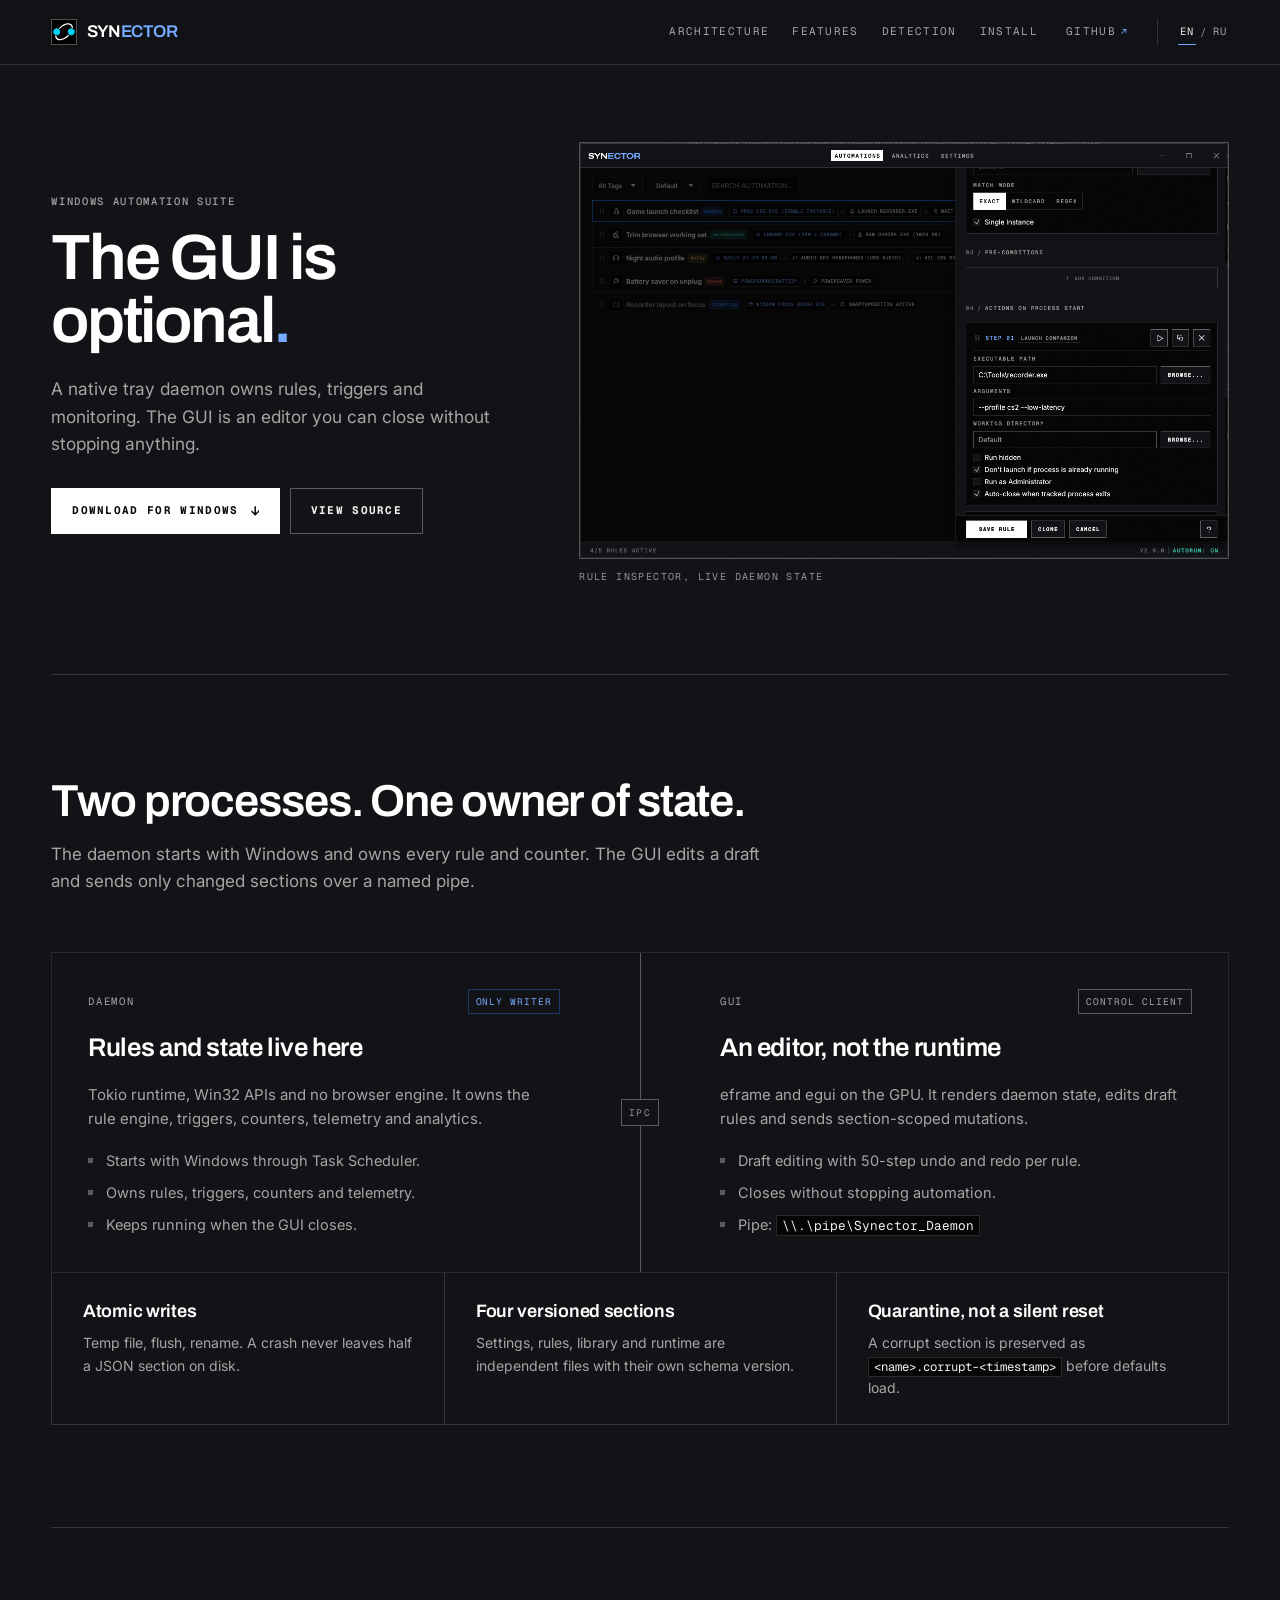
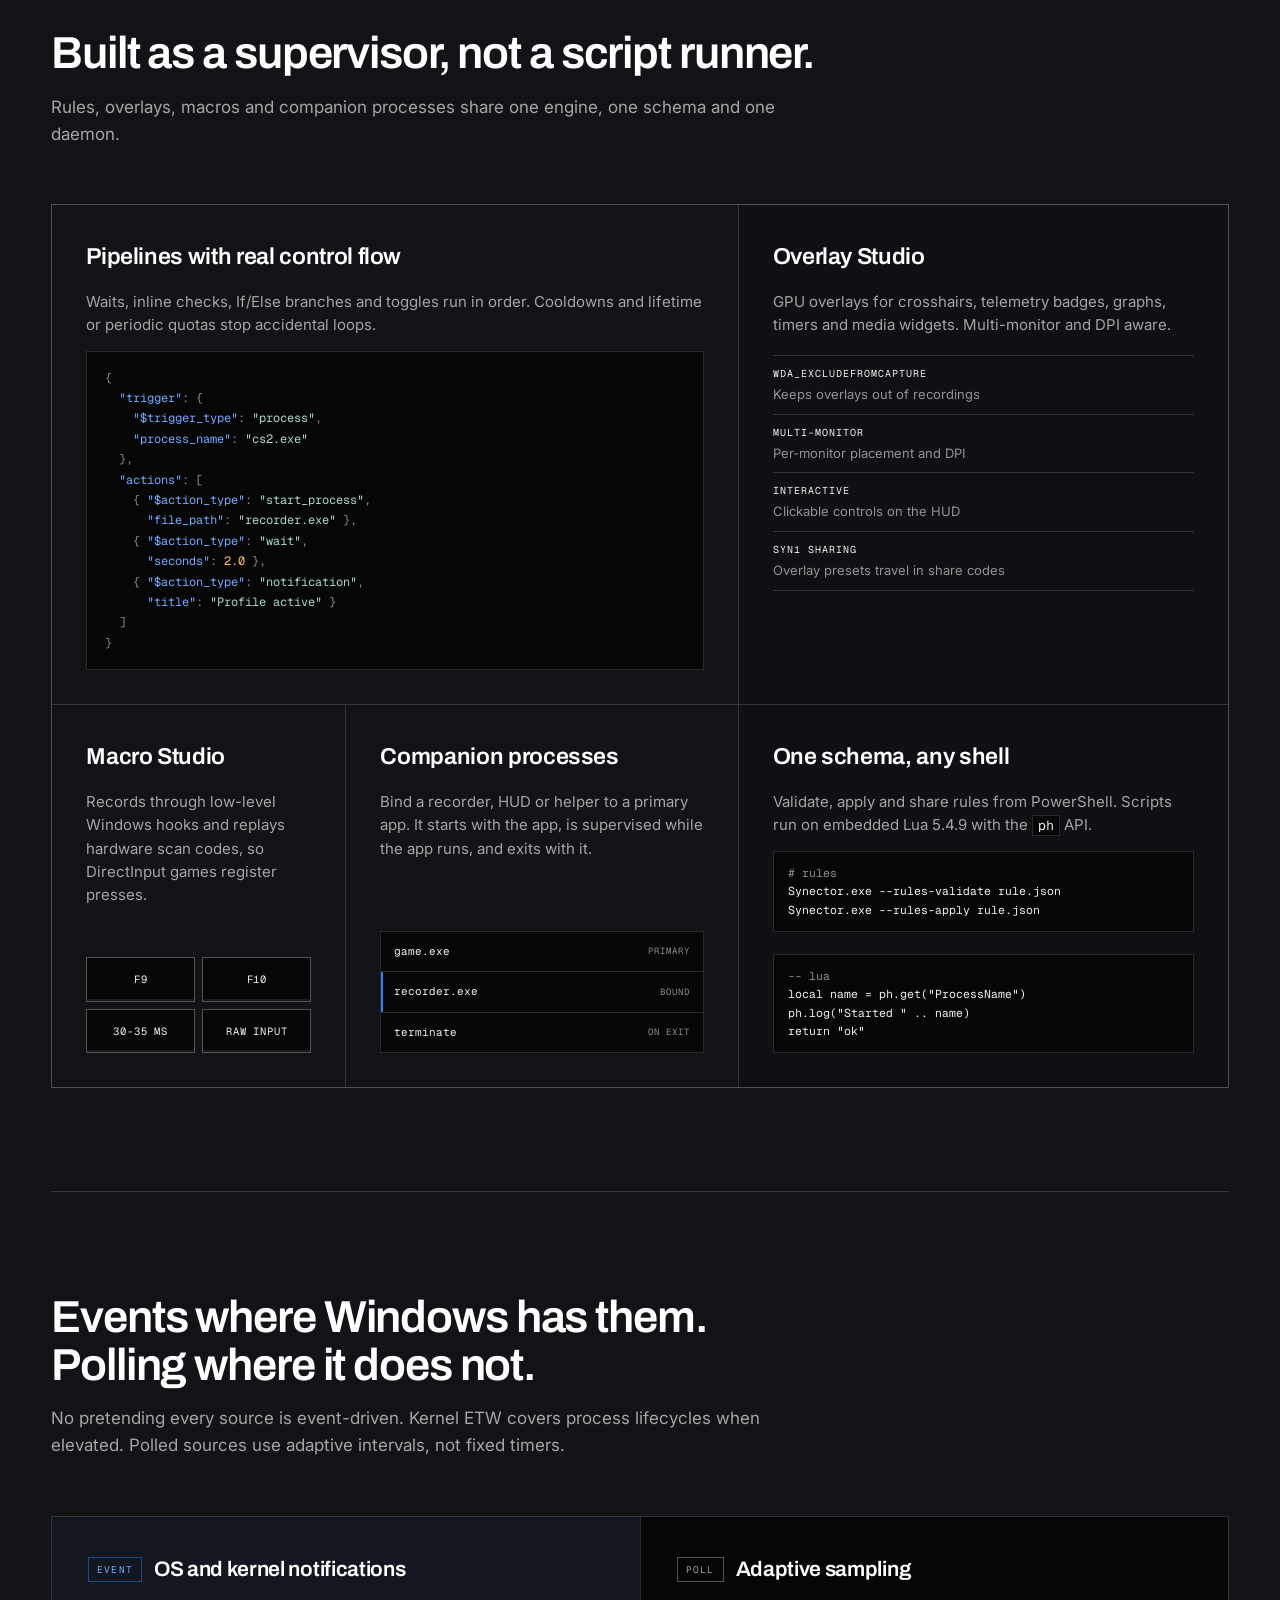
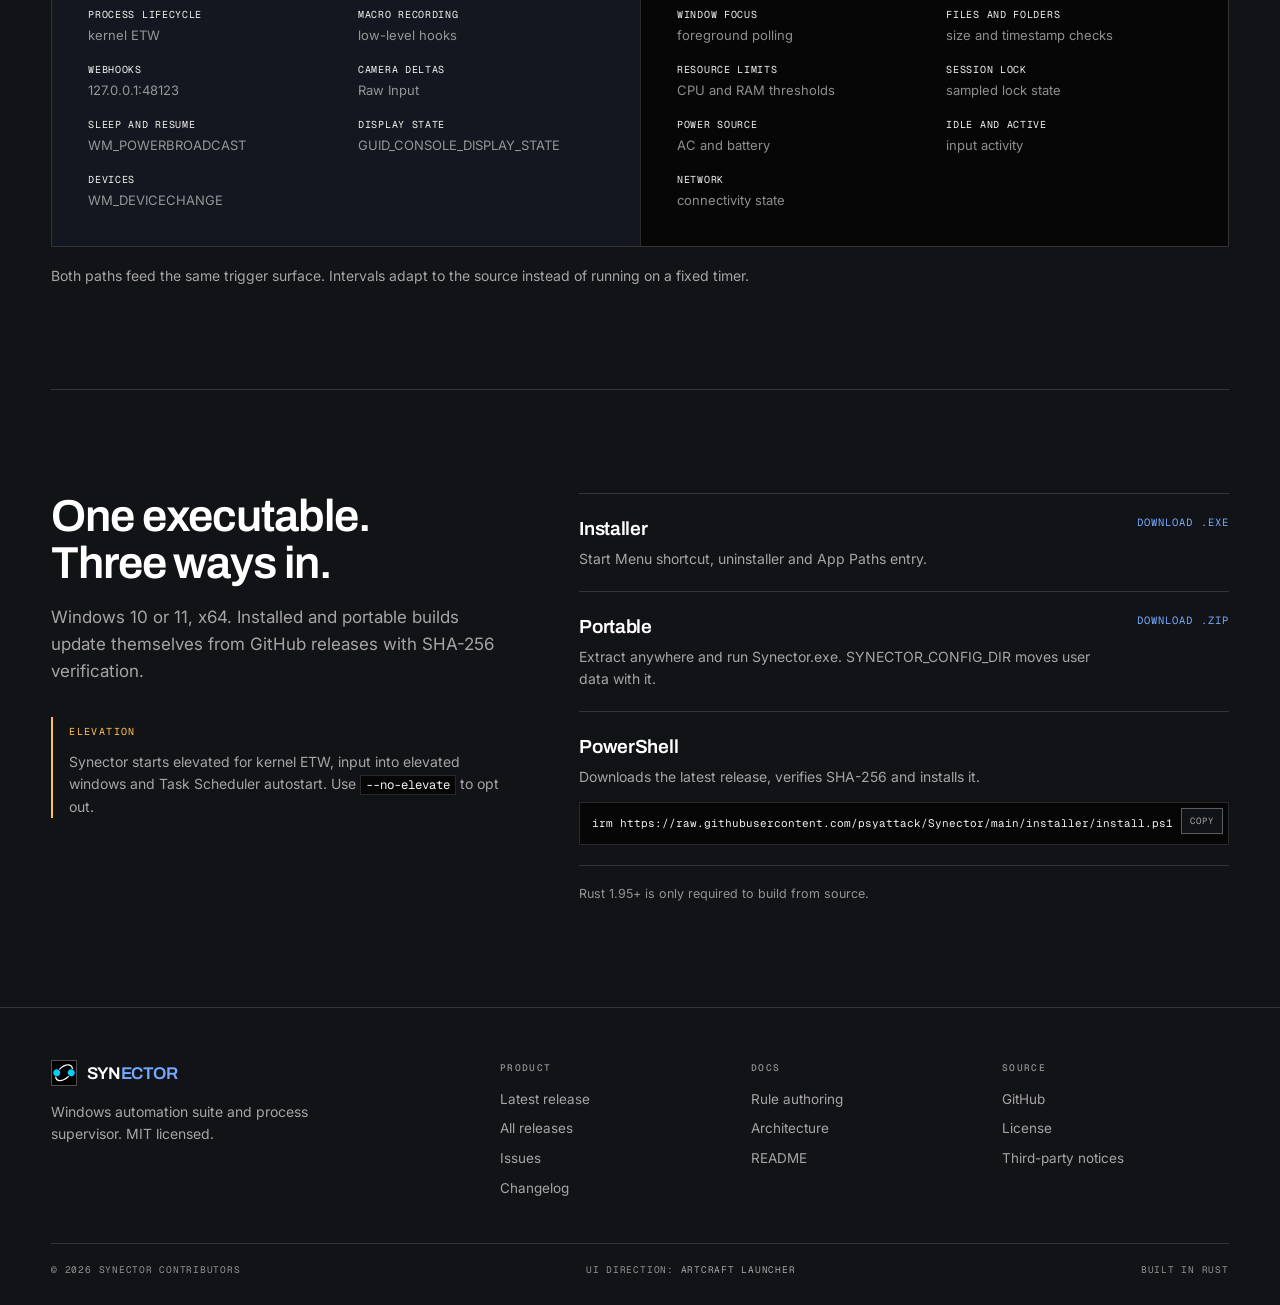
==== index.html @ 6e5cfa46 "feat(pages): add static Synector landing page Serve the bilingual one-page site from gh-pages: hero " ====
<!doctype html>
<html lang="en" data-lang="en">
<head>
  <meta charset="utf-8">
  <meta name="viewport" content="width=device-width, initial-scale=1">
  <title>Synector - Windows automation suite and process supervisor</title>
  <meta name="description" content="A native Windows automation suite written in pure Rust. A tray daemon owns rules, triggers and monitoring; the GUI is an optional editor. No telemetry.">
  <meta name="theme-color" content="#121316">
  <link rel="canonical" href="https://psyattack.github.io/Synector/">

  <meta property="og:type" content="website">
  <meta property="og:site_name" content="Synector">
  <meta property="og:title" content="Synector - the GUI is optional">
  <meta property="og:description" content="A native Windows automation suite in pure Rust. The tray daemon owns rules, triggers and monitoring. The window is only an editor.">
  <meta property="og:url" content="https://psyattack.github.io/Synector/">
  <meta property="og:image" content="https://psyattack.github.io/Synector/assets/og.png">
  <meta property="og:image:width" content="1200">
  <meta property="og:image:height" content="630">
  <meta name="twitter:card" content="summary_large_image">
  <meta name="twitter:title" content="Synector - the GUI is optional">
  <meta name="twitter:description" content="A native Windows automation suite in pure Rust. Rules keep running when the window closes.">
  <meta name="twitter:image" content="https://psyattack.github.io/Synector/assets/og.png">

  <link rel="icon" type="image/png" href="assets/icon-256.png">
  <link rel="apple-touch-icon" href="assets/icon-256.png">
  <link rel="preload" href="fonts/Archivo-Variable.woff2" as="font" type="font/woff2" crossorigin>
  <link rel="preload" href="fonts/Inter-Variable.woff2" as="font" type="font/woff2" crossorigin>
  <link rel="stylesheet" href="styles.css">
  <script>
    (function () {
      try {
        var query = new URLSearchParams(location.search).get('lang');
        var stored = localStorage.getItem('synector-lang');
        var auto = (navigator.language || 'en').toLowerCase().indexOf('ru') === 0 ? 'ru' : 'en';
        var lang = query === 'ru' || query === 'en' ? query : (stored === 'ru' || stored === 'en' ? stored : auto);
        document.documentElement.dataset.lang = lang;
        document.documentElement.lang = lang;
      } catch (e) {}
    })();
  </script>
</head>
<body>
  <a class="skip-link" href="#main"><span class="en">Skip to content</span><span class="ru" lang="ru">Перейти к содержимому</span></a>

  <header class="site-header">
    <div class="shell header-inner">
      <a class="brand" href="#top" aria-label="Synector">
        <img src="assets/logo.svg" width="26" height="26" alt="">
        <span class="wordmark">SYN<span>ECTOR</span></span>
      </a>
      <nav class="nav" aria-label="Primary">
        <div class="nav-links">
          <a href="#architecture"><span class="en">Architecture</span><span class="ru" lang="ru">Архитектура</span></a>
          <a href="#features"><span class="en">Features</span><span class="ru" lang="ru">Возможности</span></a>
          <a href="#detection"><span class="en">Detection</span><span class="ru" lang="ru">Триггеры</span></a>
          <a href="#install"><span class="en">Install</span><span class="ru" lang="ru">Установка</span></a>
        </div>
        <a class="nav-ext" href="https://github.com/psyattack/Synector">GitHub<span class="ext-mark" aria-hidden="true">↗</span></a>
        <div class="lang" role="group" aria-label="Language">
          <button type="button" data-set-lang="en" aria-label="English" aria-pressed="true">EN</button>
          <span aria-hidden="true">/</span>
          <button type="button" data-set-lang="ru" aria-label="Русский" aria-pressed="false">RU</button>
        </div>
      </nav>
    </div>
  </header>

  <main id="main">
    <section class="hero shell" id="top">
      <div class="hero-copy">
        <p class="eyebrow"><span class="en">Windows automation suite</span><span class="ru" lang="ru">Набор автоматизации для Windows</span></p>
        <h1><span class="en">The GUI is optional<span class="accent">.</span></span><span class="ru" lang="ru">Интерфейс не обязателен<span class="accent">.</span></span></h1>
        <p class="lede">
          <span class="en">A native tray daemon owns rules, triggers and monitoring. The GUI is an editor you can close without stopping anything.</span>
          <span class="ru" lang="ru">Фоновый демон в трее ведёт правила, триггеры и мониторинг. Окно служит только редактором: закрывайте его, автоматизация продолжится.</span>
        </p>
        <div class="cta-row">
          <a class="btn btn-primary" href="https://github.com/psyattack/Synector/releases/latest">
            <span class="en">Download for Windows</span><span class="ru" lang="ru">Скачать для Windows</span>
            <span class="btn-glyph" aria-hidden="true">↓</span>
          </a>
          <a class="btn btn-ghost" href="https://github.com/psyattack/Synector">
            <span class="en">View source</span><span class="ru" lang="ru">Исходный код</span>
          </a>
        </div>
      </div>
      <figure class="hero-shot">
        <img src="assets/inspector.png" width="1280" height="820"
             alt="Synector rule inspector showing a process trigger and a companion process step"
             data-alt-en="Synector rule inspector showing a process trigger and a companion process step"
             data-alt-ru="Инспектор правила Synector с триггером процесса и шагом запуска спутника">
        <figcaption>
          <span class="en">Rule inspector, live daemon state</span>
          <span class="ru" lang="ru">Инспектор правила и состояние демона</span>
        </figcaption>
      </figure>
    </section>

    <section class="section shell" id="architecture">
      <div class="section-head">
        <h2><span class="en">Two processes. One owner of state.</span><span class="ru" lang="ru">Два процесса. Один владелец состояния.</span></h2>
        <p class="section-lede">
          <span class="en">The daemon starts with Windows and owns every rule and counter. The GUI edits a draft and sends only changed sections over a named pipe.</span>
          <span class="ru" lang="ru">Демон стартует вместе с Windows и владеет правилами и счётчиками. Интерфейс редактирует черновик и отправляет по именованному каналу только изменённые секции.</span>
        </p>
      </div>

      <div class="architecture">
        <article class="arch-card">
          <div class="arch-head">
            <span class="mono label"><span class="en">Daemon</span><span class="ru" lang="ru">Демон</span></span>
            <span class="arch-state"><span class="en">Only writer</span><span class="ru" lang="ru">Пишет только он</span></span>
          </div>
          <h3><span class="en">Rules and state live here</span><span class="ru" lang="ru">Здесь живут правила и состояние</span></h3>
          <p>
            <span class="en">Tokio runtime, Win32 APIs and no browser engine. It owns the rule engine, triggers, counters, telemetry and analytics.</span>
            <span class="ru" lang="ru">Среда Tokio, Win32 API и никакого браузерного движка. Здесь работают движок правил, триггеры, счётчики, телеметрия и аналитика.</span>
          </p>
          <ul class="facts">
            <li><span class="en">Starts with Windows through Task Scheduler.</span><span class="ru" lang="ru">Стартует с Windows через Планировщик заданий.</span></li>
            <li><span class="en">Owns rules, triggers, counters and telemetry.</span><span class="ru" lang="ru">Владеет правилами, триггерами, счётчиками и телеметрией.</span></li>
            <li><span class="en">Keeps running when the GUI closes.</span><span class="ru" lang="ru">Продолжает работу после закрытия окна.</span></li>
          </ul>
        </article>

        <div class="arch-link" aria-hidden="true">
          <span class="pipe-label">IPC</span>
        </div>

        <article class="arch-card arch-gui">
          <div class="arch-head">
            <span class="mono label"><span class="en">GUI</span><span class="ru" lang="ru">Интерфейс</span></span>
            <span class="arch-state neutral"><span class="en">Control client</span><span class="ru" lang="ru">Клиент управления</span></span>
          </div>
          <h3><span class="en">An editor, not the runtime</span><span class="ru" lang="ru">Редактор, а не среда выполнения</span></h3>
          <p>
            <span class="en">eframe and egui on the GPU. It renders daemon state, edits draft rules and sends section-scoped mutations.</span>
            <span class="ru" lang="ru">eframe и egui на GPU. Он показывает состояние демона, редактирует черновики правил и отправляет изменения по секциям.</span>
          </p>
          <ul class="facts">
            <li><span class="en">Draft editing with 50-step undo and redo per rule.</span><span class="ru" lang="ru">Черновики с 50 шагами отмены и повтора для каждого правила.</span></li>
            <li><span class="en">Closes without stopping automation.</span><span class="ru" lang="ru">Закрывается, не останавливая автоматизацию.</span></li>
            <li><span class="en">Pipe: <code class="inline">\\.\pipe\Synector_Daemon</code></span><span class="ru" lang="ru">Канал: <code class="inline">\\.\pipe\Synector_Daemon</code></span></li>
          </ul>
        </article>
      </div>

      <div class="reliability">
        <article>
          <h3><span class="en">Atomic writes</span><span class="ru" lang="ru">Атомарная запись</span></h3>
          <p><span class="en">Temp file, flush, rename. A crash never leaves half a JSON section on disk.</span><span class="ru" lang="ru">Временный файл, сброс на диск, переименование. Сбой не оставит половину JSON на диске.</span></p>
        </article>
        <article>
          <h3><span class="en">Four versioned sections</span><span class="ru" lang="ru">Четыре версионированные секции</span></h3>
          <p><span class="en">Settings, rules, library and runtime are independent files with their own schema version.</span><span class="ru" lang="ru">Настройки, правила, библиотека и runtime это независимые файлы со своей версией схемы.</span></p>
        </article>
        <article>
          <h3><span class="en">Quarantine, not a silent reset</span><span class="ru" lang="ru">Карантин вместо тихого сброса</span></h3>
          <p><span class="en">A corrupt section is preserved as <code class="inline">&lt;name&gt;.corrupt-&lt;timestamp&gt;</code> before defaults load.</span><span class="ru" lang="ru">Повреждённая секция сохраняется как <code class="inline">&lt;name&gt;.corrupt-&lt;timestamp&gt;</code> до загрузки значений по умолчанию.</span></p>
        </article>
      </div>
    </section>

    <section class="section shell" id="features">
      <div class="section-head">
        <h2><span class="en">Built as a supervisor, <span class="nowrap">not a script runner.</span></span><span class="ru" lang="ru">Создан как супервизор, <span class="nowrap">а не запуск скриптов.</span></span></h2>
        <p class="section-lede">
          <span class="en">Rules, overlays, macros and companion processes share one engine, one schema and one daemon.</span>
          <span class="ru" lang="ru">Правила, оверлеи, макросы и процессы-спутники работают на одном движке, одной схеме и одном демоне.</span>
        </p>
      </div>

      <div class="bento">
        <article class="cell cell-7">
          <h3><span class="en">Pipelines with real control flow</span><span class="ru" lang="ru">Пайплайны с настоящей логикой</span></h3>
          <p>
            <span class="en">Waits, inline checks, If/Else branches and toggles run in order. Cooldowns and lifetime or periodic quotas stop accidental loops.</span>
            <span class="ru" lang="ru">Ожидания, проверки, ветвления If/Else и переключатели выполняются по порядку. Кулдауны и лимиты запусков останавливают случайные циклы.</span>
          </p>
<pre class="code"><code><span class="tok-p">{</span>
  <span class="tok-k">"trigger"</span><span class="tok-p">:</span> <span class="tok-p">{</span>
    <span class="tok-k">"$trigger_type"</span><span class="tok-p">:</span> <span class="tok-s">"process"</span><span class="tok-p">,</span>
    <span class="tok-k">"process_name"</span><span class="tok-p">:</span> <span class="tok-s">"cs2.exe"</span>
  <span class="tok-p">},</span>
  <span class="tok-k">"actions"</span><span class="tok-p">:</span> <span class="tok-p">[</span>
    <span class="tok-p">{</span> <span class="tok-k">"$action_type"</span><span class="tok-p">:</span> <span class="tok-s">"start_process"</span><span class="tok-p">,</span>
      <span class="tok-k">"file_path"</span><span class="tok-p">:</span> <span class="tok-s">"recorder.exe"</span> <span class="tok-p">},</span>
    <span class="tok-p">{</span> <span class="tok-k">"$action_type"</span><span class="tok-p">:</span> <span class="tok-s">"wait"</span><span class="tok-p">,</span>
      <span class="tok-k">"seconds"</span><span class="tok-p">:</span> <span class="tok-n">2.0</span> <span class="tok-p">},</span>
    <span class="tok-p">{</span> <span class="tok-k">"$action_type"</span><span class="tok-p">:</span> <span class="tok-s">"notification"</span><span class="tok-p">,</span>
      <span class="tok-k">"title"</span><span class="tok-p">:</span> <span class="tok-s">"Profile active"</span> <span class="tok-p">}</span>
  <span class="tok-p">]</span>
<span class="tok-p">}</span></code></pre>
        </article>

        <article class="cell cell-5 cell-tinted">
          <h3>Overlay Studio</h3>
          <p>
            <span class="en">GPU overlays for crosshairs, telemetry badges, graphs, timers and media widgets. Multi-monitor and DPI aware.</span>
            <span class="ru" lang="ru">GPU-оверлеи для прицелов, телеметрии, графиков, таймеров и медиавиджетов. Поддержка нескольких мониторов и DPI.</span>
          </p>
          <dl class="mini-spec">
            <div>
              <dt>WDA_EXCLUDEFROMCAPTURE</dt>
              <dd><span class="en">Keeps overlays out of recordings</span><span class="ru" lang="ru">Не попадает на запись экрана</span></dd>
            </div>
            <div>
              <dt>MULTI-MONITOR</dt>
              <dd><span class="en">Per-monitor placement and DPI</span><span class="ru" lang="ru">Размещение на каждом мониторе с учётом DPI</span></dd>
            </div>
            <div>
              <dt>INTERACTIVE</dt>
              <dd><span class="en">Clickable controls on the HUD</span><span class="ru" lang="ru">Кнопки и переключатели на оверлее</span></dd>
            </div>
            <div>
              <dt>SYN1 SHARING</dt>
              <dd><span class="en">Overlay presets travel in share codes</span><span class="ru" lang="ru">Пресеты оверлеев переносятся в кодах SYN1</span></dd>
            </div>
          </dl>
        </article>

        <article class="cell cell-3">
          <h3>Macro Studio</h3>
          <p>
            <span class="en">Records through low-level Windows hooks and replays hardware scan codes, so DirectInput games register presses.</span>
            <span class="ru" lang="ru">Пишет через низкоуровневые хуки Windows и воспроизводит аппаратные скан-коды, поэтому DirectInput-игры видят нажатия.</span>
          </p>
          <div class="keys">
            <span>F9</span>
            <span>F10</span>
            <span>30-35 MS</span>
            <span>RAW INPUT</span>
          </div>
        </article>

        <article class="cell cell-4">
          <h3><span class="en">Companion processes</span><span class="ru" lang="ru">Процессы-спутники</span></h3>
          <p>
            <span class="en">Bind a recorder, HUD or helper to a primary app. It starts with the app, is supervised while the app runs, and exits with it.</span>
            <span class="ru" lang="ru">Привяжите рекордер, HUD или помощника к основной программе. Он запускается вместе с ней, работает под присмотром и завершается вместе с ней.</span>
          </p>
          <div class="chain">
            <div class="chain-node"><code>game.exe</code><small><span class="en">Primary</span><span class="ru" lang="ru">Основной</span></small></div>
            <div class="chain-node"><code>recorder.exe</code><small><span class="en">Bound</span><span class="ru" lang="ru">Связанный</span></small></div>
            <div class="chain-node"><code>terminate</code><small><span class="en">On exit</span><span class="ru" lang="ru">При выходе</span></small></div>
          </div>
        </article>

        <article class="cell cell-5 cell-tinted">
          <h3><span class="en">One schema, any shell</span><span class="ru" lang="ru">Одна схема для любой оболочки</span></h3>
          <p>
            <span class="en">Validate, apply and share rules from PowerShell. Scripts run on embedded Lua 5.4.9 with the <code class="inline">ph</code> API.</span>
            <span class="ru" lang="ru">Проверяйте, применяйте и передавайте правила из PowerShell. Скрипты выполняются во встроенном Lua 5.4.9 с API <code class="inline">ph</code>.</span>
          </p>
<pre class="code code-compact"><code><span class="tok-c"># rules</span>
Synector.exe --rules-validate rule.json
Synector.exe --rules-apply rule.json</code></pre>
<pre class="code code-compact"><code><span class="tok-c">-- lua</span>
local name = ph.get("ProcessName")
ph.log("Started " .. name)
return "ok"</code></pre>
        </article>
      </div>
    </section>

    <section class="section shell" id="detection">
      <div class="section-head">
        <h2><span class="en">Events where Windows has them. Polling where it does not.</span><span class="ru" lang="ru">События там, где Windows их даёт. Опрос там, где их нет.</span></h2>
        <p class="section-lede">
          <span class="en">No pretending every source is event-driven. Kernel ETW covers process lifecycles when elevated. Polled sources use adaptive intervals, not fixed timers.</span>
          <span class="ru" lang="ru">Никаких заявлений, что все источники событийные. При повышенных правах жизненный цикл процессов отслеживается через kernel ETW. Опрашиваемые источники используют адаптивные интервалы, а не фиксированные таймеры.</span>
        </p>
      </div>

      <div class="detect-grid">
        <article class="detect-panel detect-event">
          <header class="detect-head">
            <span class="tag tag-event"><span class="en">Event</span><span class="ru" lang="ru">Событие</span></span>
            <h3><span class="en">OS and kernel notifications</span><span class="ru" lang="ru">Уведомления ОС и ядра</span></h3>
          </header>
          <dl class="detect-list">
            <div><dt><span class="en">Process lifecycle</span><span class="ru" lang="ru">Жизненный цикл процессов</span></dt><dd>kernel ETW</dd></div>
            <div><dt><span class="en">Macro recording</span><span class="ru" lang="ru">Запись макроса</span></dt><dd><span class="en">low-level hooks</span><span class="ru" lang="ru">низкоуровневые хуки</span></dd></div>
            <div><dt><span class="en">Webhooks</span><span class="ru" lang="ru">Вебхуки</span></dt><dd>127.0.0.1:48123</dd></div>
            <div><dt><span class="en">Camera deltas</span><span class="ru" lang="ru">Повороты камеры</span></dt><dd>Raw Input</dd></div>
            <div><dt><span class="en">Sleep and resume</span><span class="ru" lang="ru">Сон и пробуждение</span></dt><dd>WM_POWERBROADCAST</dd></div>
            <div><dt><span class="en">Display state</span><span class="ru" lang="ru">Состояние дисплея</span></dt><dd>GUID_CONSOLE_DISPLAY_STATE</dd></div>
            <div><dt><span class="en">Devices</span><span class="ru" lang="ru">Устройства</span></dt><dd>WM_DEVICECHANGE</dd></div>
          </dl>
        </article>

        <article class="detect-panel detect-poll">
          <header class="detect-head">
            <span class="tag tag-poll"><span class="en">Poll</span><span class="ru" lang="ru">Опрос</span></span>
            <h3><span class="en">Adaptive sampling</span><span class="ru" lang="ru">Адаптивная выборка</span></h3>
          </header>
          <dl class="detect-list">
            <div><dt><span class="en">Window focus</span><span class="ru" lang="ru">Фокус окна</span></dt><dd><span class="en">foreground polling</span><span class="ru" lang="ru">опрос активного окна</span></dd></div>
            <div><dt><span class="en">Files and folders</span><span class="ru" lang="ru">Файлы и папки</span></dt><dd><span class="en">size and timestamp checks</span><span class="ru" lang="ru">проверка размера и времени</span></dd></div>
            <div><dt><span class="en">Resource limits</span><span class="ru" lang="ru">Лимиты ресурсов</span></dt><dd><span class="en">CPU and RAM thresholds</span><span class="ru" lang="ru">пороги CPU и RAM</span></dd></div>
            <div><dt><span class="en">Session lock</span><span class="ru" lang="ru">Блокировка сеанса</span></dt><dd><span class="en">sampled lock state</span><span class="ru" lang="ru">опрос состояния блокировки</span></dd></div>
            <div><dt><span class="en">Power source</span><span class="ru" lang="ru">Питание</span></dt><dd><span class="en">AC and battery</span><span class="ru" lang="ru">сеть и батарея</span></dd></div>
            <div><dt><span class="en">Idle and active</span><span class="ru" lang="ru">Простой и активность</span></dt><dd><span class="en">input activity</span><span class="ru" lang="ru">активность ввода</span></dd></div>
            <div><dt><span class="en">Network</span><span class="ru" lang="ru">Сеть</span></dt><dd><span class="en">connectivity state</span><span class="ru" lang="ru">состояние подключения</span></dd></div>
          </dl>
        </article>
      </div>
      <p class="detect-note">
        <span class="en">Both paths feed the same trigger surface. Intervals adapt to the source instead of running on a fixed timer.</span>
        <span class="ru" lang="ru">Оба пути питают один набор триггеров. Интервалы подстраиваются под источник, а не работают по фиксированному таймеру.</span>
      </p>
    </section>

    <section class="section shell" id="install">
      <div class="install-grid">
        <div class="install-copy">
          <h2><span class="en">One executable. <span class="nowrap">Three ways in.</span></span><span class="ru" lang="ru">Один файл. Три способа установки.</span></h2>
          <p class="section-lede">
            <span class="en">Windows 10 or 11, x64. Installed and portable builds update themselves from GitHub releases with SHA-256 verification.</span>
            <span class="ru" lang="ru">Windows 10 или 11, x64. Установленная и портативная версии обновляются из GitHub Releases с проверкой SHA-256.</span>
          </p>
          <div class="elevation">
            <span class="mono"><span class="en">Elevation</span><span class="ru" lang="ru">Права</span></span>
            <p>
              <span class="en">Synector starts elevated for kernel ETW, input into elevated windows and Task Scheduler autostart. Use <code class="inline">--no-elevate</code> to opt out.</span>
              <span class="ru" lang="ru">Synector запускается с правами администратора для kernel ETW, ввода в повышенные окна и автозапуска через Планировщик заданий. Отключите это флагом <code class="inline">--no-elevate</code>.</span>
            </p>
          </div>
        </div>

        <div class="install-options">
          <article class="install-option">
            <h3><span class="en">Installer</span><span class="ru" lang="ru">Установщик</span></h3>
            <a href="https://github.com/psyattack/Synector/releases/latest">Download .exe</a>
            <p><span class="en">Start Menu shortcut, uninstaller and App Paths entry.</span><span class="ru" lang="ru">Ярлык в меню Пуск, деинсталлятор и запись App Paths.</span></p>
          </article>
          <article class="install-option">
            <h3><span class="en">Portable</span><span class="ru" lang="ru">Портативная версия</span></h3>
            <a href="https://github.com/psyattack/Synector/releases/latest">Download .zip</a>
            <p><span class="en">Extract anywhere and run Synector.exe. SYNECTOR_CONFIG_DIR moves user data with it.</span><span class="ru" lang="ru">Распакуйте в любую папку и запустите Synector.exe. SYNECTOR_CONFIG_DIR переносит данные вместе с программой.</span></p>
          </article>
          <article class="install-option">
            <h3>PowerShell</h3>
            <p><span class="en">Downloads the latest release, verifies SHA-256 and installs it.</span><span class="ru" lang="ru">Скачивает последний релиз, проверяет SHA-256 и устанавливает.</span></p>
            <div class="code-shell">
              <pre class="code code-line"><code>irm https://raw.githubusercontent.com/psyattack/Synector/main/installer/install.ps1 | iex</code></pre>
              <button class="copy-btn" type="button" data-copy="irm https://raw.githubusercontent.com/psyattack/Synector/main/installer/install.ps1 | iex">
                <span class="copy-idle"><span class="en">Copy</span><span class="ru" lang="ru">Копировать</span></span>
                <span class="copy-done" role="status" aria-live="polite"><span class="en">Copied</span><span class="ru" lang="ru">Скопировано</span></span>
              </button>
            </div>
          </article>
          <p class="requirements">
            <span class="en">Rust 1.95+ is only required to build from source.</span>
            <span class="ru" lang="ru">Rust 1.95+ нужен только для сборки из исходников.</span>
          </p>
        </div>
      </div>
    </section>
  </main>

  <footer class="site-footer">
    <div class="shell">
      <div class="footer-main">
        <div class="footer-brand">
          <a class="brand" href="#top" aria-label="Synector">
            <img src="assets/logo.svg" width="26" height="26" alt="">
            <span class="wordmark">SYN<span>ECTOR</span></span>
          </a>
          <p><span class="en">Windows automation suite and process supervisor. MIT licensed.</span><span class="ru" lang="ru">Набор автоматизации и супервизор процессов для Windows. Лицензия MIT.</span></p>
        </div>
        <nav class="footer-cols" aria-label="Footer">
          <div class="footer-col">
            <h4><span class="en">Product</span><span class="ru" lang="ru">Продукт</span></h4>
            <a href="https://github.com/psyattack/Synector/releases/latest"><span class="en">Latest release</span><span class="ru" lang="ru">Последний релиз</span></a>
            <a href="https://github.com/psyattack/Synector/releases"><span class="en">All releases</span><span class="ru" lang="ru">Все релизы</span></a>
            <a href="https://github.com/psyattack/Synector/issues"><span class="en">Issues</span><span class="ru" lang="ru">Ошибки</span></a>
            <a href="https://github.com/psyattack/Synector/blob/main/CHANGELOG.md"><span class="en">Changelog</span><span class="ru" lang="ru">Изменения</span></a>
          </div>
          <div class="footer-col">
            <h4><span class="en">Docs</span><span class="ru" lang="ru">Документация</span></h4>
            <a href="https://github.com/psyattack/Synector/blob/main/docs/RULE_AUTHORING.md"><span class="en">Rule authoring</span><span class="ru" lang="ru">Правила из CLI</span></a>
            <a href="https://github.com/psyattack/Synector/blob/main/docs/ARCHITECTURE.md"><span class="en">Architecture</span><span class="ru" lang="ru">Архитектура</span></a>
            <a href="https://github.com/psyattack/Synector/blob/main/README.md"><span class="en">README</span><span class="ru" lang="ru">README</span></a>
          </div>
          <div class="footer-col">
            <h4><span class="en">Source</span><span class="ru" lang="ru">Код</span></h4>
            <a href="https://github.com/psyattack/Synector">GitHub</a>
            <a href="https://github.com/psyattack/Synector/blob/main/LICENSE"><span class="en">License</span><span class="ru" lang="ru">Лицензия</span></a>
            <a href="https://github.com/psyattack/Synector/blob/main/THIRD-PARTY-NOTICES.md"><span class="en">Third-party notices</span><span class="ru" lang="ru">Сторонние компоненты</span></a>
          </div>
        </nav>
      </div>
      <div class="footer-bottom">
        <span>© 2026 <span class="en">Synector contributors</span><span class="ru" lang="ru">Участники Synector</span></span>
        <span><span class="en">UI direction</span><span class="ru" lang="ru">Идея интерфейса</span>: <a href="https://github.com/storytold/craft-launcher">ArtCraft Launcher</a></span>
        <span><span class="en">Built in Rust</span><span class="ru" lang="ru">Написано на Rust</span></span>
      </div>
    </div>
  </footer>

  <script src="main.js" defer></script>
</body>
</html>
---- styles.css ----
@font-face {
  font-family: "Archivo";
  src: url("fonts/Archivo-Variable.woff2") format("woff2");
  font-weight: 100 900;
  font-style: normal;
  font-display: swap;
}
@font-face {
  font-family: "Inter";
  src: url("fonts/Inter-Variable.woff2") format("woff2");
  font-weight: 100 900;
  font-style: normal;
  font-display: swap;
}
@font-face {
  font-family: "GeistMono";
  src: url("fonts/GeistMono-Variable.woff2") format("woff2");
  font-weight: 100 900;
  font-style: normal;
  font-display: swap;
}

:root {
  --bg: #121316;
  --bg-lift: #15161a;
  --bg-sunken: #060607;
  --ink: #f2f1ee;
  --ink-strong: #ffffff;
  --muted: rgba(242, 241, 238, 0.66);
  --faint: rgba(242, 241, 238, 0.58);
  --line: rgba(242, 241, 238, 0.15);
  --line-strong: rgba(242, 241, 238, 0.32);
  --accent: #2d81ff;
  --accent-ink: #74aaff;
  --good: #3fd6b8;
  --warn: #ffc14d;
  --bad: #ff6259;
  --invert-bg: #ffffff;
  --invert-fg: #0b0b0c;
  --font-display: "Archivo", "Inter", system-ui, sans-serif;
  --font-body: "Inter", system-ui, sans-serif;
  --font-mono: "GeistMono", ui-monospace, "Cascadia Mono", Consolas, monospace;
  --gutter: clamp(20px, 4vw, 56px);
  --max: 1280px;
}

*,
*::before,
*::after {
  box-sizing: border-box;
}

html {
  scroll-behavior: smooth;
  -webkit-text-size-adjust: 100%;
}

html[data-lang="en"] .ru,
html[data-lang="ru"] .en {
  display: none !important;
}

body {
  margin: 0;
  background: var(--bg);
  color: var(--ink);
  font-family: var(--font-body);
  font-size: 16px;
  line-height: 1.6;
  -webkit-font-smoothing: antialiased;
  text-rendering: optimizeLegibility;
}

img {
  display: block;
  max-width: 100%;
}

a {
  color: inherit;
}

button {
  font: inherit;
}

code,
pre {
  font-family: var(--font-mono);
}

::selection {
  background: var(--accent);
  color: #ffffff;
}

:focus-visible {
  outline: 2px solid var(--accent-ink);
  outline-offset: 3px;
}

.shell {
  width: min(var(--max), calc(100% - 2 * var(--gutter)));
  margin-inline: auto;
}

.mono {
  font-family: var(--font-mono);
}

.nowrap {
  white-space: nowrap;
}

.skip-link {
  position: fixed;
  top: -100px;
  left: 16px;
  z-index: 100;
  background: var(--invert-bg);
  color: var(--invert-fg);
  padding: 10px 16px;
  font-family: var(--font-mono);
  font-size: 11px;
  letter-spacing: 0.1em;
  text-transform: uppercase;
  text-decoration: none;
}

.skip-link:focus {
  top: 12px;
}

/* Header */

.site-header {
  position: sticky;
  top: 0;
  z-index: 50;
  background: rgba(18, 19, 22, 0.96);
  border-bottom: 1px solid var(--line);
}

.header-inner {
  height: 64px;
  display: flex;
  align-items: center;
  justify-content: space-between;
  gap: 24px;
}

.brand {
  display: inline-flex;
  align-items: center;
  gap: 10px;
  text-decoration: none;
  flex: 0 0 auto;
}

.brand img {
  width: 26px;
  height: 26px;
  border: 1px solid var(--line-strong);
  background: #000000;
}

.wordmark {
  font-family: var(--font-display);
  font-weight: 620;
  font-size: 17px;
  letter-spacing: -0.03em;
  color: var(--ink-strong);
}

.wordmark span {
  color: var(--accent-ink);
}

.nav {
  display: flex;
  align-items: center;
  gap: clamp(16px, 2.2vw, 30px);
  min-width: 0;
}

.nav-links {
  display: flex;
  align-items: center;
  gap: clamp(14px, 1.8vw, 24px);
}

.nav a {
  position: relative;
  padding: 6px 0;
  font-family: var(--font-mono);
  font-size: 11px;
  letter-spacing: 0.12em;
  text-transform: uppercase;
  color: var(--muted);
  text-decoration: none;
  white-space: nowrap;
}

.nav a:hover {
  color: var(--ink);
}

.nav-links a::after,
.nav-ext::after {
  content: "";
  position: absolute;
  left: 0;
  right: 0;
  bottom: 0;
  height: 1px;
  background: var(--accent-ink);
  transform: scaleX(0);
  transform-origin: left;
  transition: transform 0.18s ease;
}

.nav-links a:hover::after,
.nav-ext:hover::after {
  transform: scaleX(1);
}

.ext-mark {
  margin-left: 5px;
  color: var(--accent-ink);
  font-size: 10px;
}

.lang {
  display: flex;
  align-items: center;
  gap: 4px;
  padding-left: clamp(12px, 1.6vw, 20px);
  border-left: 1px solid var(--line);
  font-family: var(--font-mono);
  font-size: 10.5px;
  letter-spacing: 0.1em;
  color: var(--faint);
}

.lang button {
  background: none;
  border: 0;
  border-bottom: 1px solid transparent;
  color: var(--muted);
  font-family: inherit;
  font-size: inherit;
  letter-spacing: inherit;
  cursor: pointer;
  padding: 4px 2px;
}

.lang button:hover {
  color: var(--ink);
}

.lang button[aria-pressed="true"] {
  color: var(--ink);
  border-bottom-color: var(--accent-ink);
}

/* Hero */

.hero {
  display: grid;
  grid-template-columns: minmax(0, 5fr) minmax(0, 7fr);
  gap: clamp(32px, 5vw, 72px);
  align-items: center;
  padding-block: clamp(44px, 6vw, 80px) clamp(56px, 7vw, 96px);
}

.hero-copy {
  min-width: 0;
}

.eyebrow {
  margin: 0 0 18px;
  font-family: var(--font-mono);
  font-size: 10.5px;
  font-weight: 500;
  letter-spacing: 0.16em;
  text-transform: uppercase;
  color: var(--muted);
}

h1 {
  margin: 0 0 22px;
  font-family: var(--font-display);
  font-weight: 620;
  font-size: clamp(44px, 5vw, 68px);
  line-height: 0.98;
  letter-spacing: -0.035em;
  color: var(--ink-strong);
}

.accent {
  color: var(--accent-ink);
}

.lede {
  max-width: 47ch;
  margin: 0 0 30px;
  font-size: clamp(16px, 1.35vw, 18px);
  line-height: 1.6;
  color: var(--muted);
}

.cta-row {
  display: flex;
  flex-wrap: wrap;
  gap: 10px;
}

.btn {
  display: inline-flex;
  align-items: center;
  justify-content: center;
  gap: 12px;
  height: 46px;
  padding: 0 20px;
  border: 1px solid transparent;
  font-family: var(--font-mono);
  font-size: 11px;
  font-weight: 700;
  letter-spacing: 0.12em;
  text-transform: uppercase;
  text-decoration: none;
  white-space: nowrap;
  transition: background-color 0.16s ease, color 0.16s ease, border-color 0.16s ease, transform 0.1s ease;
}

.btn:active {
  transform: translateY(1px);
}

.btn-primary {
  background: var(--invert-bg);
  color: var(--invert-fg);
}

.btn-primary:hover {
  background: var(--accent);
  border-color: var(--accent);
  color: #ffffff;
}

.btn-ghost {
  border-color: var(--line-strong);
  background: transparent;
  color: var(--ink);
}

.btn-ghost:hover {
  border-color: var(--ink);
  background: rgba(255, 255, 255, 0.04);
}

.btn-glyph {
  font-size: 14px;
  letter-spacing: 0;
}

.hero-shot {
  margin: 0;
  min-width: 0;
}

.hero-shot img {
  width: 100%;
  height: auto;
  border: 1px solid var(--line-strong);
  background: var(--bg-sunken);
}

.hero-shot figcaption {
  display: flex;
  justify-content: space-between;
  gap: 16px;
  margin-top: 10px;
  font-family: var(--font-mono);
  font-size: 10px;
  letter-spacing: 0.14em;
  text-transform: uppercase;
  color: var(--faint);
}

/* Sections */

.section {
  padding-block: clamp(64px, 8vw, 104px);
  border-top: 1px solid var(--line);
}

.section-head {
  max-width: 780px;
  margin-bottom: clamp(32px, 4.5vw, 56px);
}

h2 {
  margin: 0 0 16px;
  font-family: var(--font-display);
  font-weight: 620;
  font-size: clamp(30px, 3.5vw, 46px);
  line-height: 1.06;
  letter-spacing: -0.025em;
  color: var(--ink-strong);
}

.section-lede {
  max-width: 66ch;
  margin: 0;
  font-size: 17px;
  color: var(--muted);
}

h3 {
  font-family: var(--font-display);
  font-weight: 620;
  letter-spacing: -0.015em;
  color: var(--ink-strong);
}

/* Architecture */

.architecture {
  display: grid;
  grid-template-columns: minmax(0, 1fr) 88px minmax(0, 1fr);
  border: 1px solid var(--line);
  background: var(--bg-sunken);
}

.arch-card {
  display: flex;
  flex-direction: column;
  gap: 14px;
  min-width: 0;
  padding: clamp(24px, 3vw, 36px);
  background: var(--bg);
}

.arch-head {
  display: flex;
  align-items: center;
  justify-content: space-between;
  gap: 12px;
}

.mono.label {
  font-size: 10.5px;
  letter-spacing: 0.16em;
  text-transform: uppercase;
  color: var(--muted);
}

.arch-state {
  padding: 4px 7px;
  border: 1px solid rgba(45, 129, 255, 0.35);
  font-family: var(--font-mono);
  font-size: 9.5px;
  letter-spacing: 0.1em;
  text-transform: uppercase;
  color: var(--accent-ink);
  white-space: nowrap;
}

.arch-state.neutral {
  border-color: var(--line-strong);
  color: var(--muted);
}

.arch-card h3 {
  margin: 0;
  font-size: clamp(21px, 2vw, 26px);
}

.arch-card p {
  margin: 0;
  font-size: 15px;
  color: var(--muted);
}

.facts {
  display: grid;
  gap: 9px;
  margin: 4px 0 0;
  padding: 0;
  list-style: none;
}

.facts li {
  display: grid;
  grid-template-columns: 8px 1fr;
  gap: 10px;
  font-size: 14.5px;
  color: var(--muted);
}

.facts li::before {
  content: "";
  width: 5px;
  height: 5px;
  margin-top: 9px;
  background: var(--line-strong);
}

.arch-link {
  position: relative;
  display: flex;
  align-items: center;
  justify-content: center;
  background: var(--bg);
}

.arch-link::before {
  content: "";
  position: absolute;
  top: 0;
  bottom: 0;
  left: 50%;
  width: 1px;
  background: var(--line-strong);
}

.pipe-label {
  position: relative;
  z-index: 1;
  padding: 5px 7px;
  border: 1px solid var(--line-strong);
  background: var(--bg);
  font-family: var(--font-mono);
  font-size: 9.5px;
  letter-spacing: 0.16em;
  color: var(--faint);
}

.inline {
  padding: 1px 5px;
  border: 1px solid var(--line);
  background: var(--bg-sunken);
  font-family: var(--font-mono);
  font-size: 0.88em;
  color: var(--ink);
  white-space: nowrap;
}

.reliability {
  display: grid;
  grid-template-columns: repeat(3, minmax(0, 1fr));
  border: 1px solid var(--line);
  border-top: 0;
}

.reliability article {
  padding: 24px clamp(20px, 2.4vw, 32px);
}

.reliability article + article {
  border-left: 1px solid var(--line);
}

.reliability h3 {
  margin: 0 0 6px;
  font-size: 18px;
}

.reliability p {
  margin: 0;
  font-size: 14px;
  color: var(--muted);
}

/* Bento */

.bento {
  display: grid;
  grid-template-columns: repeat(12, minmax(0, 1fr));
  gap: 1px;
  border: 1px solid var(--line);
  background: var(--line);
}

.cell {
  display: flex;
  flex-direction: column;
  gap: 14px;
  min-width: 0;
  padding: clamp(24px, 2.8vw, 34px);
  background: var(--bg);
}

.cell-7 { grid-column: span 7; }
.cell-5 { grid-column: span 5; }
.cell-4 { grid-column: span 4; }
.cell-3 { grid-column: span 3; }

.cell-tinted {
  background: #0f1013;
}

.cell h3 {
  margin: 0;
  font-size: clamp(20px, 1.8vw, 25px);
}

.cell p {
  margin: 0;
  font-size: 15px;
  line-height: 1.55;
  color: var(--muted);
}

.code {
  margin: 0;
  padding: 16px 18px;
  overflow-x: auto;
  border: 1px solid var(--line);
  background: var(--bg-sunken);
  font-family: var(--font-mono);
  font-size: 12px;
  line-height: 1.7;
  color: var(--ink);
}

.code + .code {
  margin-top: 8px;
}

.code-compact {
  padding: 12px 14px;
  font-size: 11.5px;
  line-height: 1.6;
}

.cell-7 .code,
.cell-5 .code:first-of-type,
.keys,
.chain {
  margin-top: auto;
}

.mini-spec {
  margin-top: 4px;
}

.cell-5 .code + .code {
  margin-top: 8px;
}

.tok-k { color: var(--accent-ink); }
.tok-s { color: #a9d9c8; }
.tok-n { color: var(--warn); }
.tok-b { color: var(--warn); }
.tok-p { color: var(--faint); }
.tok-c { color: var(--faint); }

.mini-spec {
  margin-bottom: 0;
  border-top: 1px solid var(--line);
}

.mini-spec > div {
  padding: 10px 0;
  border-bottom: 1px solid var(--line);
}

.mini-spec dt {
  margin-bottom: 3px;
  font-family: var(--font-mono);
  font-size: 10px;
  letter-spacing: 0.1em;
  text-transform: uppercase;
  color: var(--ink);
}

.mini-spec dd {
  margin: 0;
  font-size: 13px;
  line-height: 1.45;
  color: var(--faint);
}

.keys {
  display: grid;
  grid-template-columns: 1fr 1fr;
  gap: 7px;
}

.keys span {
  padding: 13px 6px;
  border: 1px solid var(--line-strong);
  background: var(--bg-sunken);
  box-shadow: inset 0 -2px 0 rgba(255, 255, 255, 0.08);
  font-family: var(--font-mono);
  font-size: 10.5px;
  letter-spacing: 0.08em;
  text-align: center;
  color: var(--ink);
}

.chain {
  border: 1px solid var(--line);
  background: var(--bg-sunken);
}

.chain-node {
  display: flex;
  align-items: center;
  justify-content: space-between;
  gap: 10px;
  padding: 11px 13px;
}

.chain-node:nth-child(2) {
  box-shadow: inset 2px 0 0 var(--accent);
}

.chain-node + .chain-node {
  border-top: 1px solid var(--line);
}

.chain-node code {
  font-size: 11px;
  color: var(--ink);
}

.chain-node small {
  font-family: var(--font-mono);
  font-size: 9px;
  letter-spacing: 0.1em;
  text-transform: uppercase;
  color: var(--faint);
}

/* Detection */

.detect-grid {
  display: grid;
  grid-template-columns: minmax(0, 1fr) minmax(0, 1fr);
  border: 1px solid var(--line);
}

.detect-panel {
  min-width: 0;
  padding: clamp(24px, 3vw, 36px);
}

.detect-event {
  background: rgba(45, 129, 255, 0.045);
}

.detect-poll {
  background: var(--bg-sunken);
}

.detect-panel + .detect-panel {
  border-left: 1px solid var(--line);
}

.detect-head {
  display: flex;
  align-items: center;
  gap: 12px;
  margin-bottom: 22px;
}

.tag {
  padding: 4px 8px;
  font-family: var(--font-mono);
  font-size: 9.5px;
  letter-spacing: 0.12em;
  text-transform: uppercase;
  white-space: nowrap;
}

.tag-event {
  border: 1px solid rgba(45, 129, 255, 0.45);
  color: var(--accent-ink);
}

.tag-poll {
  border: 1px solid var(--line-strong);
  color: var(--muted);
}

.detect-head h3 {
  margin: 0;
  font-size: 21px;
}

.detect-list {
  display: grid;
  grid-template-columns: 1fr 1fr;
  gap: 18px 24px;
  margin: 0;
}

.detect-list dt {
  margin-bottom: 4px;
  font-family: var(--font-mono);
  font-size: 10px;
  letter-spacing: 0.07em;
  line-height: 1.4;
  text-transform: uppercase;
  color: var(--ink);
}

.detect-list dd {
  margin: 0;
  font-size: 13px;
  line-height: 1.45;
  color: var(--faint);
}

.detect-note {
  margin: 18px 0 0;
  font-size: 14px;
  color: var(--muted);
}

/* Install */

.install-grid {
  display: grid;
  grid-template-columns: minmax(0, 5fr) minmax(0, 7fr);
  gap: clamp(32px, 5vw, 72px);
  align-items: start;
}

.elevation {
  margin-top: 32px;
  padding-left: 16px;
  border-left: 2px solid var(--warn);
}

.elevation .mono {
  font-size: 10px;
  letter-spacing: 0.14em;
  text-transform: uppercase;
  color: var(--warn);
}

.elevation p {
  max-width: 48ch;
  margin: 8px 0 0;
  font-size: 14px;
  color: var(--muted);
}

.install-options {
  border-top: 1px solid var(--line);
}

.install-option {
  display: grid;
  grid-template-columns: minmax(0, 1fr) auto;
  gap: 4px 24px;
  align-items: start;
  padding: 20px 0;
  border-bottom: 1px solid var(--line);
}

.install-option h3 {
  grid-column: 1;
  grid-row: 1;
  margin: 0;
  font-size: 19px;
}

.install-option > a {
  grid-column: 2;
  grid-row: 1;
  padding-bottom: 2px;
  border-bottom: 1px solid transparent;
  font-family: var(--font-mono);
  font-size: 10.5px;
  letter-spacing: 0.1em;
  text-transform: uppercase;
  color: var(--accent-ink);
  text-decoration: none;
  white-space: nowrap;
}

.install-option > a:hover {
  border-color: var(--accent-ink);
}

.install-option p {
  grid-column: 1 / -1;
  max-width: 58ch;
  margin: 0;
  font-size: 14px;
  color: var(--muted);
}

.code-shell {
  position: relative;
  grid-column: 1 / -1;
  min-width: 0;
  margin-top: 10px;
}

.code-shell .code {
  margin: 0;
  padding: 11px 12px;
  padding-right: 96px;
  font-size: 11px;
  white-space: nowrap;
}

.copy-btn {
  position: absolute;
  top: 6px;
  right: 6px;
  height: 26px;
  padding: 0 8px;
  border: 1px solid var(--line-strong);
  background: var(--bg);
  color: var(--muted);
  font-family: var(--font-mono);
  font-size: 9px;
  letter-spacing: 0.1em;
  text-transform: uppercase;
  cursor: pointer;
}

.copy-btn:hover {
  border-color: var(--ink);
  color: var(--ink);
}

.copy-btn.is-copied {
  border-color: var(--good);
  color: var(--good);
}

.copy-done {
  display: none;
}

.copy-btn.is-copied .copy-idle {
  display: none;
}

.copy-btn.is-copied .copy-done {
  display: inline;
}

.requirements {
  margin: 18px 0 0;
  font-size: 12.5px;
  color: var(--faint);
}

/* Footer */

.site-footer {
  border-top: 1px solid var(--line);
  padding-block: 52px 28px;
}

.footer-main {
  display: grid;
  grid-template-columns: minmax(0, 1.1fr) minmax(0, 2fr);
  gap: 48px;
}

.footer-brand .brand {
  margin-bottom: 14px;
}

.footer-brand p {
  max-width: 36ch;
  margin: 0;
  font-size: 14px;
  color: var(--muted);
}

.footer-cols {
  display: grid;
  grid-template-columns: repeat(3, minmax(0, 1fr));
  gap: 24px;
}

.footer-col h4 {
  margin: 0 0 10px;
  font-family: var(--font-mono);
  font-size: 9.5px;
  font-weight: 500;
  letter-spacing: 0.14em;
  text-transform: uppercase;
  color: var(--faint);
}

.footer-col a {
  display: block;
  padding: 4px 0;
  font-size: 13.5px;
  color: var(--muted);
  text-decoration: none;
}

.footer-col a:hover {
  color: var(--ink);
}

.footer-bottom {
  display: flex;
  flex-wrap: wrap;
  justify-content: space-between;
  gap: 12px 24px;
  margin-top: 40px;
  padding-top: 18px;
  border-top: 1px solid var(--line);
  font-family: var(--font-mono);
  font-size: 9.5px;
  letter-spacing: 0.08em;
  text-transform: uppercase;
  color: var(--faint);
}

.footer-bottom a {
  color: var(--muted);
  text-decoration: none;
}

.footer-bottom a:hover {
  color: var(--ink);
}

/* Responsive */

@media (max-width: 1080px) {
  .hero {
    grid-template-columns: 1fr;
    gap: 36px;
    padding-block: 44px 64px;
  }

  .hero-copy {
    max-width: 700px;
  }

  .hero-shot {
    max-width: 860px;
  }

  .architecture {
    grid-template-columns: 1fr;
  }

  .arch-link {
    height: 56px;
  }

  .arch-link::before {
    top: 50%;
    bottom: auto;
    left: 0;
    right: 0;
    width: auto;
    height: 1px;
  }

  .reliability {
    grid-template-columns: 1fr;
  }

  .reliability article + article {
    border-top: 1px solid var(--line);
    border-left: 0;
  }

  .cell-7,
  .cell-5,
  .cell-4,
  .cell-3 {
    grid-column: span 6;
  }

  .bento > :last-child {
    grid-column: span 12;
  }
}

@media (max-width: 900px) {
  .nav-links {
    display: none;
  }

  .detect-grid {
    grid-template-columns: 1fr;
  }

  .detect-panel + .detect-panel {
    border-top: 1px solid var(--line);
    border-left: 0;
  }

  .install-grid {
    grid-template-columns: 1fr;
  }

  .footer-main {
    grid-template-columns: 1fr;
    gap: 32px;
  }
}

@media (max-width: 720px) {
  .cell-7,
  .cell-5,
  .cell-4,
  .cell-3,
  .bento > :last-child {
    grid-column: span 12;
  }

  .detect-list {
    grid-template-columns: 1fr;
    gap: 14px;
  }

  .footer-cols {
    grid-template-columns: 1fr 1fr;
  }

  .header-inner,
  .nav {
    gap: 12px;
  }

  .lang {
    padding-left: 10px;
  }

  .hero-shot figcaption {
    font-size: 9px;
  }

  .section {
    padding-block: 56px;
  }

  .cta-row {
    flex-direction: column;
    align-items: stretch;
  }

  .btn {
    width: 100%;
  }

  .install-option {
    grid-template-columns: 1fr;
  }

  .install-option > a {
    grid-column: 1;
    grid-row: 2;
    justify-self: start;
  }

  .cell .code {
    padding: 12px;
    font-size: 11px;
  }

  .code-shell {
    display: flex;
    flex-direction: column;
    gap: 6px;
  }

  .code-shell .code {
    padding-right: 12px;
    font-size: 10.5px;
  }

  .copy-btn {
    position: static;
    align-self: flex-end;
  }

  .footer-bottom {
    flex-direction: column;
    gap: 8px;
  }
}

@media (max-width: 480px) {
  .nav-ext {
    display: none;
  }

  .eyebrow {
    letter-spacing: 0.12em;
  }

  .bento {
    display: block;
    border: 0;
    background: transparent;
  }

  .cell {
    border: 1px solid var(--line);
  }

  .cell + .cell {
    border-top: 0;
  }

  .footer-cols {
    grid-template-columns: 1fr;
  }

  .arch-head {
    flex-wrap: wrap;
  }
}

@media (prefers-reduced-motion: reduce) {
  html {
    scroll-behavior: auto;
  }

  *,
  *::before,
  *::after {
    transition-duration: 0.01ms !important;
    animation-duration: 0.01ms !important;
    animation-iteration-count: 1 !important;
  }
}
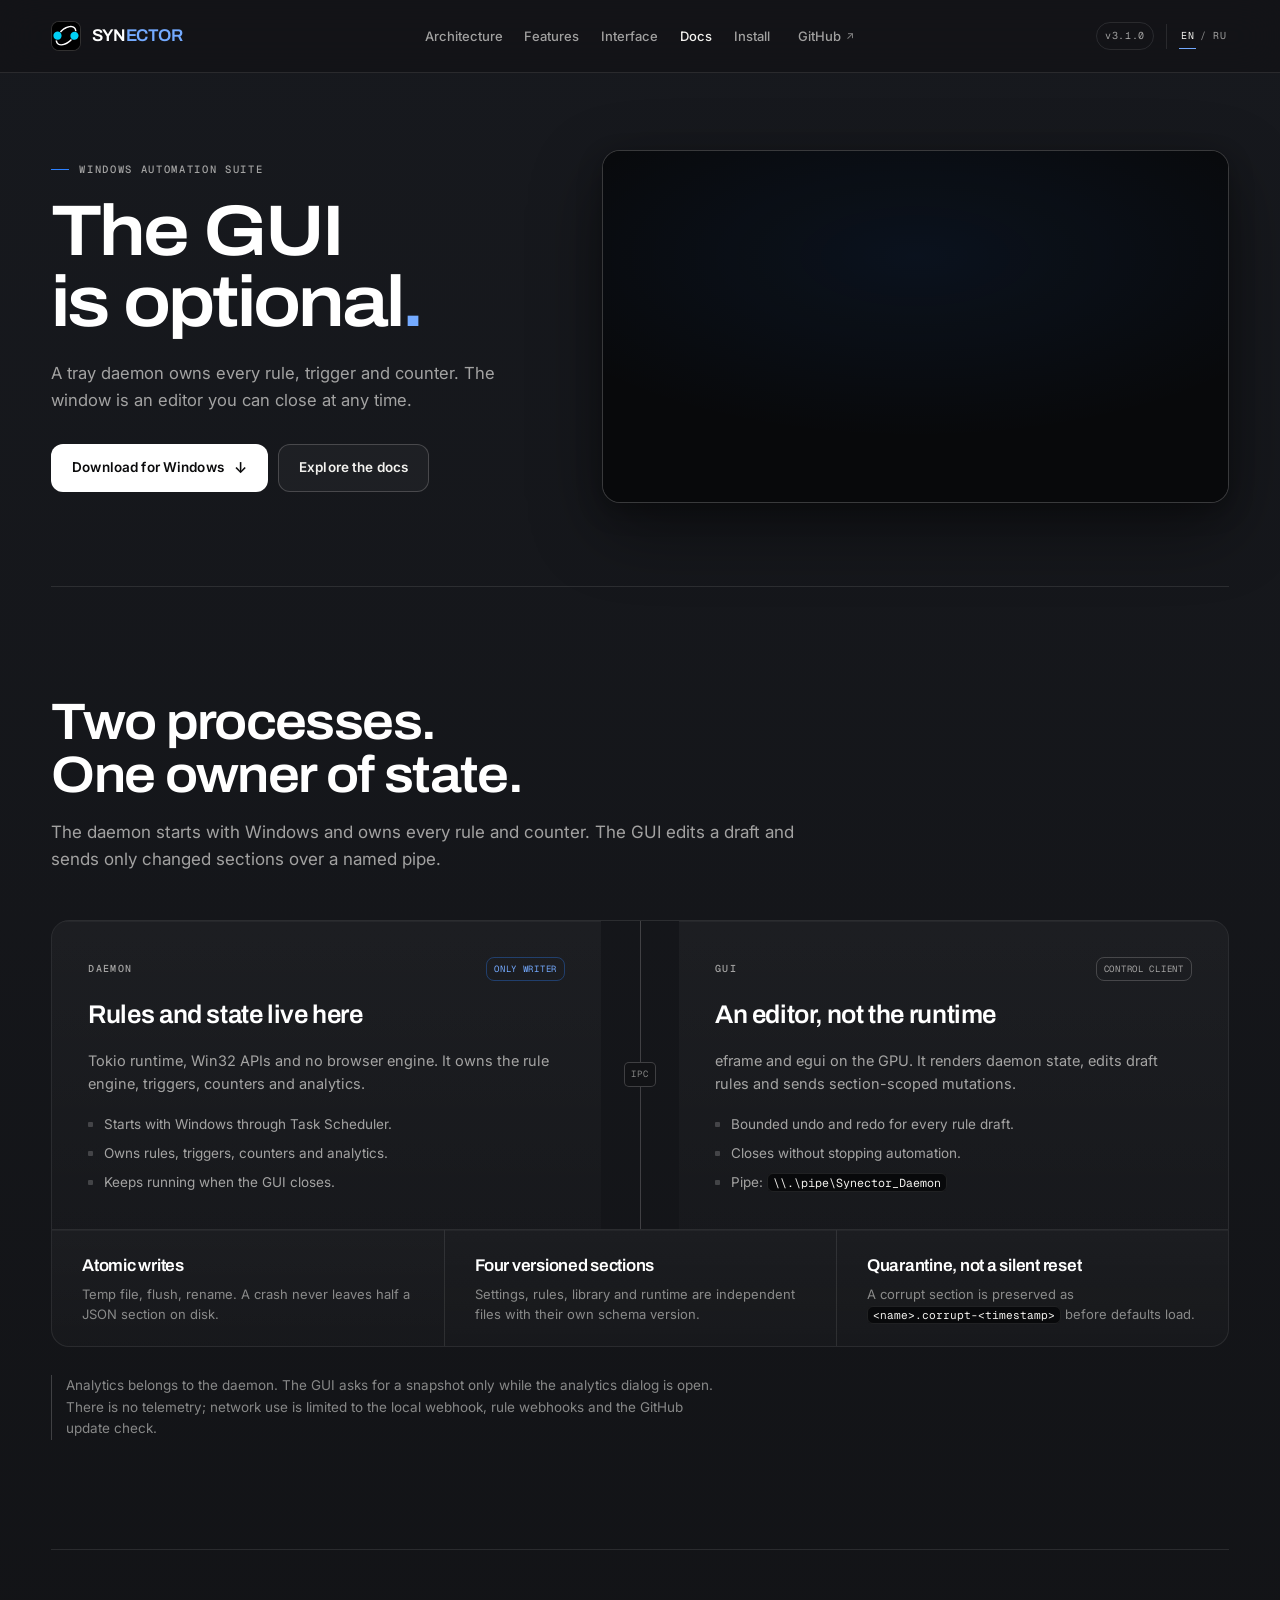
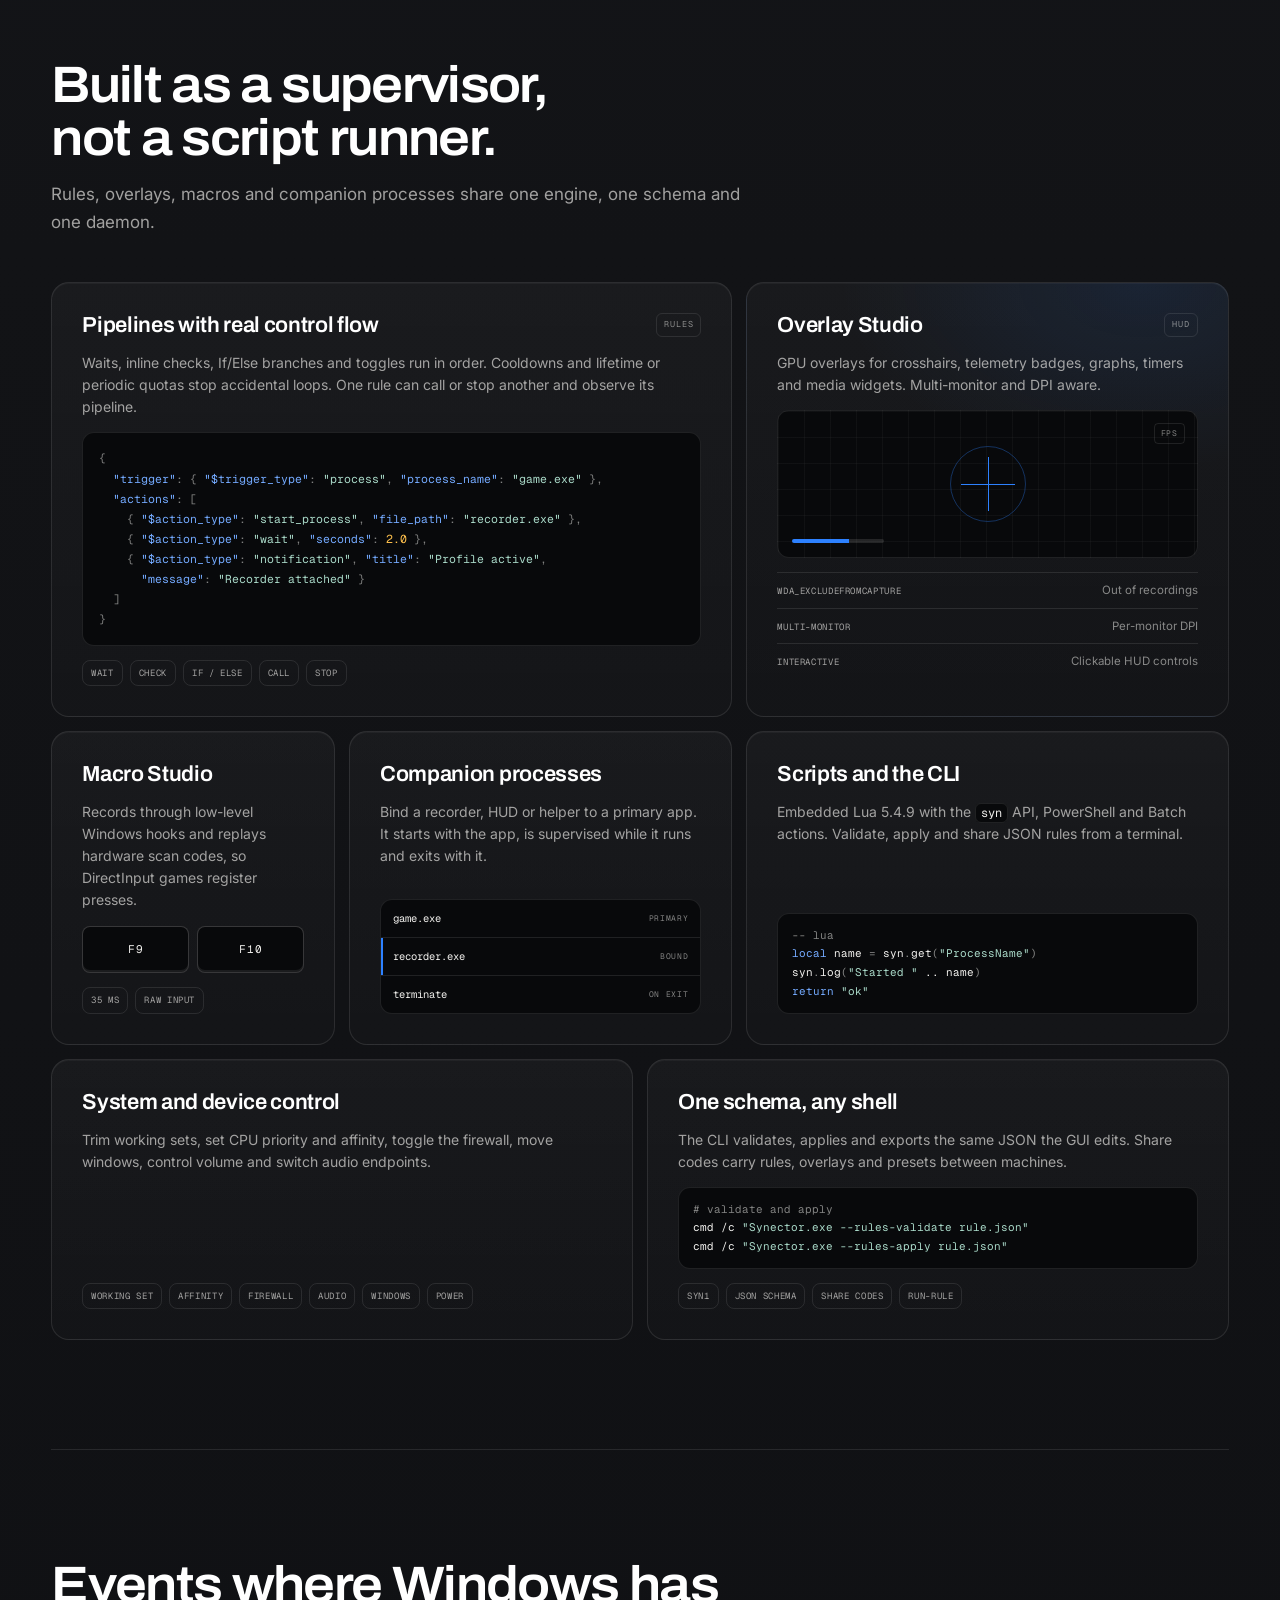
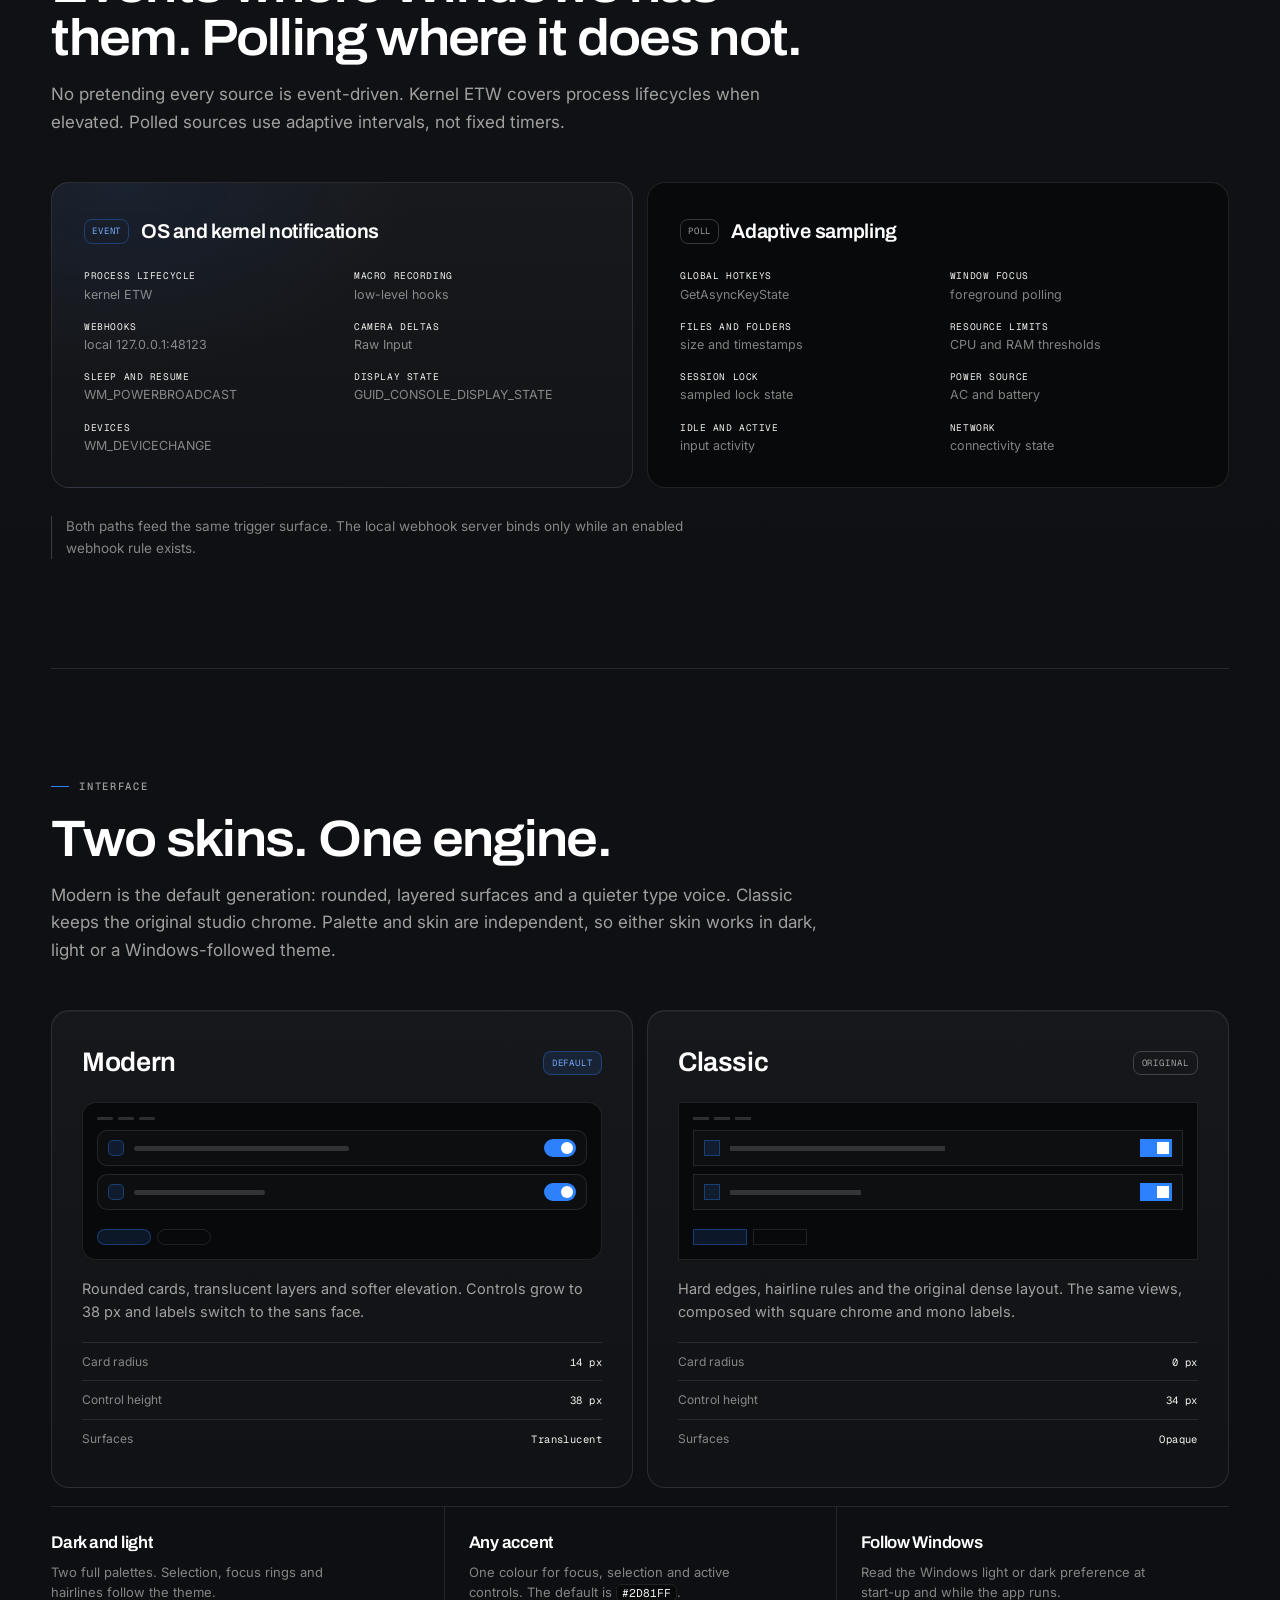
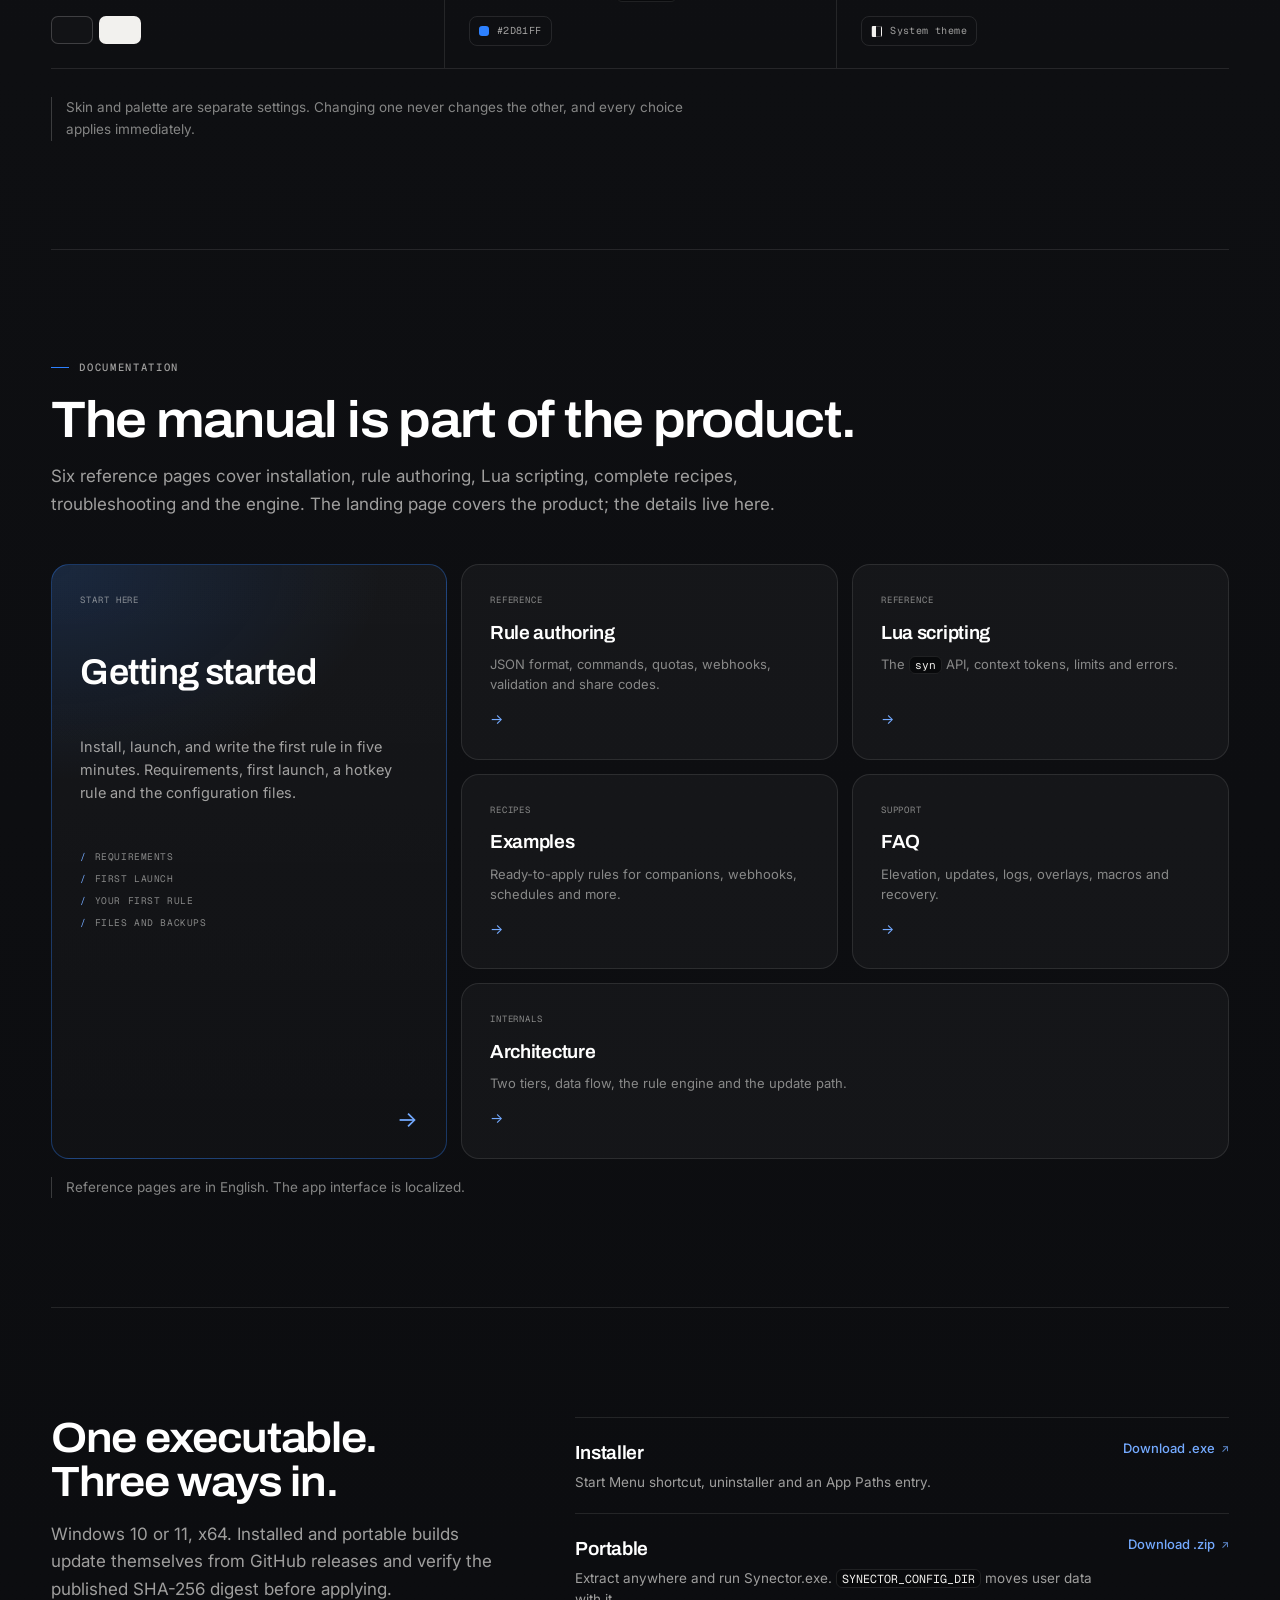
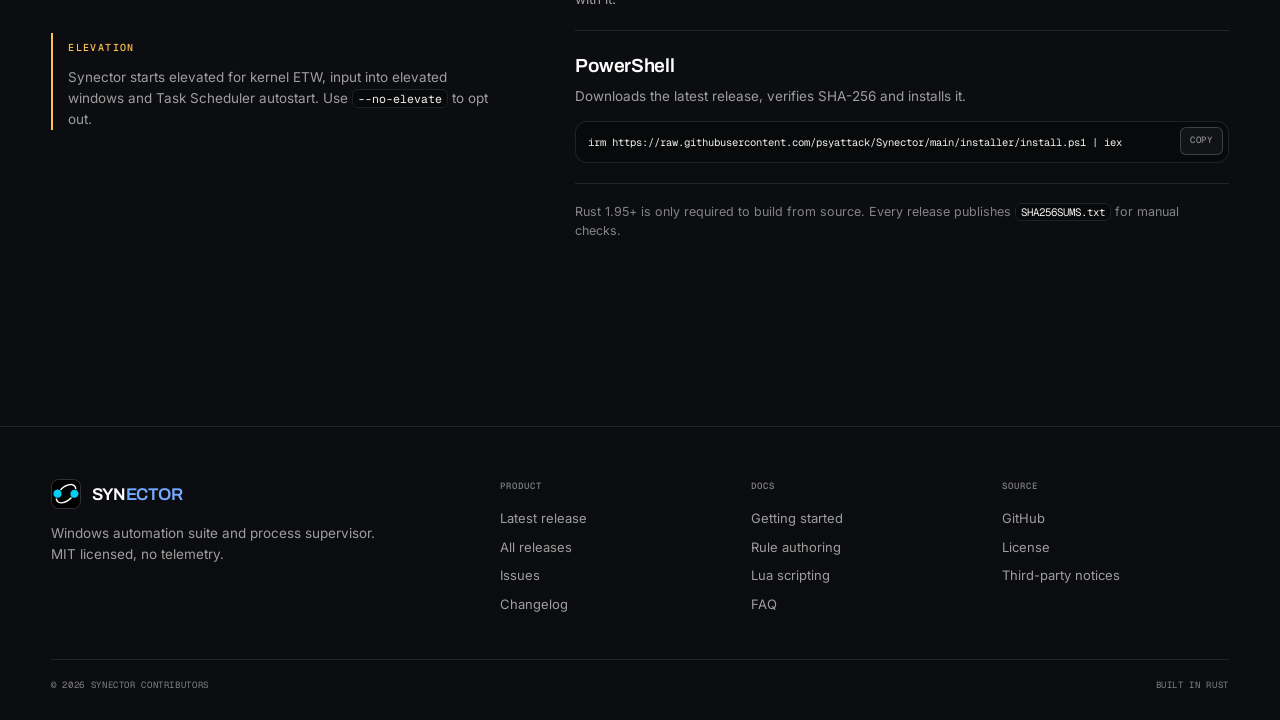
==== commit 766cb45a: "feat(pages): rebuild the site for the new interface Replace the single-page landing with a redesigne" ====
--- a/index.html
+++ b/index.html
@@ -4,22 +4,18 @@
   <meta charset="utf-8">
   <meta name="viewport" content="width=device-width, initial-scale=1">
   <title>Synector - Windows automation suite and process supervisor</title>
-  <meta name="description" content="A native Windows automation suite written in pure Rust. A tray daemon owns rules, triggers and monitoring; the GUI is an optional editor. No telemetry.">
+  <meta name="description" content="A native Windows automation suite written in pure Rust. A tray daemon owns rules, triggers and counters; the GUI is an editor you can close. No telemetry.">
   <meta name="theme-color" content="#121316">
   <link rel="canonical" href="https://psyattack.github.io/Synector/">
 
   <meta property="og:type" content="website">
   <meta property="og:site_name" content="Synector">
   <meta property="og:title" content="Synector - the GUI is optional">
-  <meta property="og:description" content="A native Windows automation suite in pure Rust. The tray daemon owns rules, triggers and monitoring. The window is only an editor.">
+  <meta property="og:description" content="A native Windows automation suite in pure Rust. The tray daemon owns rules, triggers and counters. The window is only an editor.">
   <meta property="og:url" content="https://psyattack.github.io/Synector/">
-  <meta property="og:image" content="https://psyattack.github.io/Synector/assets/og.png">
-  <meta property="og:image:width" content="1200">
-  <meta property="og:image:height" content="630">
-  <meta name="twitter:card" content="summary_large_image">
+  <meta name="twitter:card" content="summary">
   <meta name="twitter:title" content="Synector - the GUI is optional">
   <meta name="twitter:description" content="A native Windows automation suite in pure Rust. Rules keep running when the window closes.">
-  <meta name="twitter:image" content="https://psyattack.github.io/Synector/assets/og.png">
 
   <link rel="icon" type="image/png" href="assets/icon-256.png">
   <link rel="apple-touch-icon" href="assets/icon-256.png">
@@ -38,6 +34,20 @@
       } catch (e) {}
     })();
   </script>
+  <script type="application/ld+json">
+  {
+    "@context": "https://schema.org",
+    "@type": "SoftwareApplication",
+    "name": "Synector",
+    "applicationCategory": "UtilitiesApplication",
+    "operatingSystem": "Windows 10, Windows 11",
+    "url": "https://psyattack.github.io/Synector/",
+    "downloadUrl": "https://github.com/psyattack/Synector/releases/latest",
+    "license": "https://github.com/psyattack/Synector/blob/main/LICENSE",
+    "offers": {"@type": "Offer", "price": "0", "priceCurrency": "USD"},
+    "description": "A native Windows automation suite and process supervisor written in pure Rust, with a tray daemon, visual rule pipelines, overlays, macros and a client GUI."
+  }
+  </script>
 </head>
 <body>
   <a class="skip-link" href="#main"><span class="en">Skip to content</span><span class="ru" lang="ru">Перейти к содержимому</span></a>
@@ -45,22 +55,43 @@
   <header class="site-header">
     <div class="shell header-inner">
       <a class="brand" href="#top" aria-label="Synector">
-        <img src="assets/logo.svg" width="26" height="26" alt="">
+        <img class="brand-mark" src="assets/logo.svg" width="30" height="30" alt="">
         <span class="wordmark">SYN<span>ECTOR</span></span>
       </a>
+
       <nav class="nav" aria-label="Primary">
         <div class="nav-links">
           <a href="#architecture"><span class="en">Architecture</span><span class="ru" lang="ru">Архитектура</span></a>
           <a href="#features"><span class="en">Features</span><span class="ru" lang="ru">Возможности</span></a>
-          <a href="#detection"><span class="en">Detection</span><span class="ru" lang="ru">Триггеры</span></a>
+          <a href="#interface"><span class="en">Interface</span><span class="ru" lang="ru">Интерфейс</span></a>
+          <a class="nav-docs" href="docs/index.html"><span class="en">Docs</span><span class="ru" lang="ru">Документация</span></a>
           <a href="#install"><span class="en">Install</span><span class="ru" lang="ru">Установка</span></a>
         </div>
-        <a class="nav-ext" href="https://github.com/psyattack/Synector">GitHub<span class="ext-mark" aria-hidden="true">↗</span></a>
+        <a class="nav-ext" href="https://github.com/psyattack/Synector">GitHub<span class="ext" aria-hidden="true">↗</span></a>
+      </nav>
+
+      <div class="header-end">
+        <a class="version-pill" href="https://github.com/psyattack/Synector/releases/latest" aria-label="Synector 3.1.0 release">v3.1.0</a>
         <div class="lang" role="group" aria-label="Language">
           <button type="button" data-set-lang="en" aria-label="English" aria-pressed="true">EN</button>
           <span aria-hidden="true">/</span>
           <button type="button" data-set-lang="ru" aria-label="Русский" aria-pressed="false">RU</button>
         </div>
+        <button class="nav-toggle" type="button" aria-expanded="false" aria-controls="mobile-nav" data-nav-toggle>
+          <span class="nav-toggle-lines" aria-hidden="true"><span></span><span></span></span>
+          <span class="sr-only">Menu</span>
+        </button>
+      </div>
+    </div>
+
+    <div class="mobile-nav" id="mobile-nav" hidden>
+      <nav class="shell mobile-nav-inner" aria-label="Mobile">
+        <a href="#architecture"><span class="en">Architecture</span><span class="ru" lang="ru">Архитектура</span></a>
+        <a href="#features"><span class="en">Features</span><span class="ru" lang="ru">Возможности</span></a>
+        <a href="#interface"><span class="en">Interface</span><span class="ru" lang="ru">Интерфейс</span></a>
+        <a href="docs/index.html"><span class="en">Documentation</span><span class="ru" lang="ru">Документация</span></a>
+        <a href="#install"><span class="en">Install</span><span class="ru" lang="ru">Установка</span></a>
+        <a href="https://github.com/psyattack/Synector">GitHub<span class="ext" aria-hidden="true">↗</span></a>
       </nav>
     </div>
   </header>
@@ -71,74 +102,73 @@
         <p class="eyebrow"><span class="en">Windows automation suite</span><span class="ru" lang="ru">Набор автоматизации для Windows</span></p>
         <h1><span class="en">The GUI is optional<span class="accent">.</span></span><span class="ru" lang="ru">Интерфейс не обязателен<span class="accent">.</span></span></h1>
         <p class="lede">
-          <span class="en">A native tray daemon owns rules, triggers and monitoring. The GUI is an editor you can close without stopping anything.</span>
-          <span class="ru" lang="ru">Фоновый демон в трее ведёт правила, триггеры и мониторинг. Окно служит только редактором: закрывайте его, автоматизация продолжится.</span>
+          <span class="en">A tray daemon owns every rule, trigger and counter. The window is an editor you can close at any time.</span>
+          <span class="ru" lang="ru">Фоновый демон в трее ведёт правила, триггеры и счётчики. Окно лишь редактор, который можно закрыть в любой момент.</span>
         </p>
         <div class="cta-row">
           <a class="btn btn-primary" href="https://github.com/psyattack/Synector/releases/latest">
             <span class="en">Download for Windows</span><span class="ru" lang="ru">Скачать для Windows</span>
             <span class="btn-glyph" aria-hidden="true">↓</span>
           </a>
-          <a class="btn btn-ghost" href="https://github.com/psyattack/Synector">
-            <span class="en">View source</span><span class="ru" lang="ru">Исходный код</span>
-          </a>
-        </div>
-      </div>
-      <figure class="hero-shot">
-        <img src="assets/inspector.png" width="1280" height="820"
-             alt="Synector rule inspector showing a process trigger and a companion process step"
-             data-alt-en="Synector rule inspector showing a process trigger and a companion process step"
-             data-alt-ru="Инспектор правила Synector с триггером процесса и шагом запуска спутника">
-        <figcaption>
-          <span class="en">Rule inspector, live daemon state</span>
-          <span class="ru" lang="ru">Инспектор правила и состояние демона</span>
-        </figcaption>
+          <a class="btn btn-ghost" href="docs/index.html">
+            <span class="en">Explore the docs</span><span class="ru" lang="ru">Открыть документацию</span>
+          </a>
+        </div>
+      </div>
+
+      <figure class="demo">
+        <div class="demo-frame">
+          <video class="demo-video" id="product-demo" autoplay muted loop playsinline preload="auto"
+                 aria-label="Synector product tour" data-label-en="Synector product tour" data-label-ru="Обзор Synector">
+            <source src="assets/synector-preview.mp4" type="video/mp4">
+            <span class="en">This browser cannot play the product tour. <a href="assets/synector-preview.mp4">Download the video</a>.</span>
+            <span class="ru" lang="ru">Браузер не может воспроизвести обзор. <a href="assets/synector-preview.mp4">Скачать видео</a>.</span>
+          </video>
+        </div>
       </figure>
     </section>
 
     <section class="section shell" id="architecture">
-      <div class="section-head">
+      <header class="section-head">
         <h2><span class="en">Two processes. One owner of state.</span><span class="ru" lang="ru">Два процесса. Один владелец состояния.</span></h2>
         <p class="section-lede">
           <span class="en">The daemon starts with Windows and owns every rule and counter. The GUI edits a draft and sends only changed sections over a named pipe.</span>
           <span class="ru" lang="ru">Демон стартует вместе с Windows и владеет правилами и счётчиками. Интерфейс редактирует черновик и отправляет по именованному каналу только изменённые секции.</span>
         </p>
-      </div>
+      </header>
 
       <div class="architecture">
         <article class="arch-card">
           <div class="arch-head">
-            <span class="mono label"><span class="en">Daemon</span><span class="ru" lang="ru">Демон</span></span>
-            <span class="arch-state"><span class="en">Only writer</span><span class="ru" lang="ru">Пишет только он</span></span>
+            <span class="mono-label"><span class="en">Daemon</span><span class="ru" lang="ru">Демон</span></span>
+            <span class="state-badge"><span class="en">Only writer</span><span class="ru" lang="ru">Пишет только он</span></span>
           </div>
           <h3><span class="en">Rules and state live here</span><span class="ru" lang="ru">Здесь живут правила и состояние</span></h3>
           <p>
-            <span class="en">Tokio runtime, Win32 APIs and no browser engine. It owns the rule engine, triggers, counters, telemetry and analytics.</span>
-            <span class="ru" lang="ru">Среда Tokio, Win32 API и никакого браузерного движка. Здесь работают движок правил, триггеры, счётчики, телеметрия и аналитика.</span>
+            <span class="en">Tokio runtime, Win32 APIs and no browser engine. It owns the rule engine, triggers, counters and analytics.</span>
+            <span class="ru" lang="ru">Среда Tokio, Win32 API и никакого браузерного движка. Здесь работают движок правил, триггеры, счётчики и аналитика.</span>
           </p>
           <ul class="facts">
             <li><span class="en">Starts with Windows through Task Scheduler.</span><span class="ru" lang="ru">Стартует с Windows через Планировщик заданий.</span></li>
-            <li><span class="en">Owns rules, triggers, counters and telemetry.</span><span class="ru" lang="ru">Владеет правилами, триггерами, счётчиками и телеметрией.</span></li>
+            <li><span class="en">Owns rules, triggers, counters and analytics.</span><span class="ru" lang="ru">Владеет правилами, триггерами, счётчиками и аналитикой.</span></li>
             <li><span class="en">Keeps running when the GUI closes.</span><span class="ru" lang="ru">Продолжает работу после закрытия окна.</span></li>
           </ul>
         </article>
 
-        <div class="arch-link" aria-hidden="true">
-          <span class="pipe-label">IPC</span>
-        </div>
-
-        <article class="arch-card arch-gui">
+        <div class="arch-link" aria-hidden="true"><span>IPC</span></div>
+
+        <article class="arch-card">
           <div class="arch-head">
-            <span class="mono label"><span class="en">GUI</span><span class="ru" lang="ru">Интерфейс</span></span>
-            <span class="arch-state neutral"><span class="en">Control client</span><span class="ru" lang="ru">Клиент управления</span></span>
+            <span class="mono-label"><span class="en">GUI</span><span class="ru" lang="ru">Интерфейс</span></span>
+            <span class="state-badge neutral"><span class="en">Control client</span><span class="ru" lang="ru">Клиент управления</span></span>
           </div>
           <h3><span class="en">An editor, not the runtime</span><span class="ru" lang="ru">Редактор, а не среда выполнения</span></h3>
           <p>
             <span class="en">eframe and egui on the GPU. It renders daemon state, edits draft rules and sends section-scoped mutations.</span>
-            <span class="ru" lang="ru">eframe и egui на GPU. Он показывает состояние демона, редактирует черновики правил и отправляет изменения по секциям.</span>
+            <span class="ru" lang="ru">eframe и egui на GPU. Показывает состояние демона, редактирует черновики правил и отправляет изменения по секциям.</span>
           </p>
           <ul class="facts">
-            <li><span class="en">Draft editing with 50-step undo and redo per rule.</span><span class="ru" lang="ru">Черновики с 50 шагами отмены и повтора для каждого правила.</span></li>
+            <li><span class="en">Bounded undo and redo for every rule draft.</span><span class="ru" lang="ru">Ограниченная история отмены и повтора для каждого правила.</span></li>
             <li><span class="en">Closes without stopping automation.</span><span class="ru" lang="ru">Закрывается, не останавливая автоматизацию.</span></li>
             <li><span class="en">Pipe: <code class="inline">\\.\pipe\Synector_Daemon</code></span><span class="ru" lang="ru">Канал: <code class="inline">\\.\pipe\Synector_Daemon</code></span></li>
           </ul>
@@ -152,91 +182,93 @@
         </article>
         <article>
           <h3><span class="en">Four versioned sections</span><span class="ru" lang="ru">Четыре версионированные секции</span></h3>
-          <p><span class="en">Settings, rules, library and runtime are independent files with their own schema version.</span><span class="ru" lang="ru">Настройки, правила, библиотека и runtime это независимые файлы со своей версией схемы.</span></p>
+          <p><span class="en">Settings, rules, library and runtime are independent files with their own schema version.</span><span class="ru" lang="ru">Settings, rules, library и runtime это независимые файлы со своей версией схемы.</span></p>
         </article>
         <article>
           <h3><span class="en">Quarantine, not a silent reset</span><span class="ru" lang="ru">Карантин вместо тихого сброса</span></h3>
           <p><span class="en">A corrupt section is preserved as <code class="inline">&lt;name&gt;.corrupt-&lt;timestamp&gt;</code> before defaults load.</span><span class="ru" lang="ru">Повреждённая секция сохраняется как <code class="inline">&lt;name&gt;.corrupt-&lt;timestamp&gt;</code> до загрузки значений по умолчанию.</span></p>
         </article>
       </div>
+
+      <p class="section-note">
+        <span class="en">Analytics belongs to the daemon. The GUI asks for a snapshot only while the analytics dialog is open. There is no telemetry; network use is limited to the local webhook, rule webhooks and the GitHub update check.</span>
+        <span class="ru" lang="ru">Аналитика принадлежит демону. Интерфейс запрашивает снимок только пока открыт диалог аналитики. Телеметрии нет: сеть используется только локальным вебхуком, вебхуками из правил и проверкой обновлений на GitHub.</span>
+      </p>
     </section>
 
     <section class="section shell" id="features">
-      <div class="section-head">
+      <header class="section-head">
         <h2><span class="en">Built as a supervisor, <span class="nowrap">not a script runner.</span></span><span class="ru" lang="ru">Создан как супервизор, <span class="nowrap">а не запуск скриптов.</span></span></h2>
         <p class="section-lede">
           <span class="en">Rules, overlays, macros and companion processes share one engine, one schema and one daemon.</span>
           <span class="ru" lang="ru">Правила, оверлеи, макросы и процессы-спутники работают на одном движке, одной схеме и одном демоне.</span>
         </p>
-      </div>
+      </header>
 
       <div class="bento">
-        <article class="cell cell-7">
-          <h3><span class="en">Pipelines with real control flow</span><span class="ru" lang="ru">Пайплайны с настоящей логикой</span></h3>
-          <p>
-            <span class="en">Waits, inline checks, If/Else branches and toggles run in order. Cooldowns and lifetime or periodic quotas stop accidental loops.</span>
-            <span class="ru" lang="ru">Ожидания, проверки, ветвления If/Else и переключатели выполняются по порядку. Кулдауны и лимиты запусков останавливают случайные циклы.</span>
-          </p>
-<pre class="code"><code><span class="tok-p">{</span>
-  <span class="tok-k">"trigger"</span><span class="tok-p">:</span> <span class="tok-p">{</span>
-    <span class="tok-k">"$trigger_type"</span><span class="tok-p">:</span> <span class="tok-s">"process"</span><span class="tok-p">,</span>
-    <span class="tok-k">"process_name"</span><span class="tok-p">:</span> <span class="tok-s">"cs2.exe"</span>
-  <span class="tok-p">},</span>
+        <article class="cell cell-pipeline">
+          <div class="cell-head">
+            <h3><span class="en">Pipelines with real control flow</span><span class="ru" lang="ru">Конвейеры с настоящей логикой</span></h3>
+            <span class="tag"><span class="en">Rules</span><span class="ru" lang="ru">Правила</span></span>
+          </div>
+          <p>
+            <span class="en">Waits, inline checks, If/Else branches and toggles run in order. Cooldowns and lifetime or periodic quotas stop accidental loops. One rule can call or stop another and observe its pipeline.</span>
+            <span class="ru" lang="ru">Ожидания, проверки, ветвления If/Else и переключатели выполняются по порядку. Кулдауны и лимиты запусков останавливают случайные циклы. Одно правило может вызвать или остановить другое и наблюдать за его конвейером.</span>
+          </p>
+          <pre class="code"><code><span class="tok-p">{</span>
+  <span class="tok-k">"trigger"</span><span class="tok-p">:</span> <span class="tok-p">{</span> <span class="tok-k">"$trigger_type"</span><span class="tok-p">:</span> <span class="tok-s">"process"</span><span class="tok-p">,</span> <span class="tok-k">"process_name"</span><span class="tok-p">:</span> <span class="tok-s">"game.exe"</span> <span class="tok-p">},</span>
   <span class="tok-k">"actions"</span><span class="tok-p">:</span> <span class="tok-p">[</span>
-    <span class="tok-p">{</span> <span class="tok-k">"$action_type"</span><span class="tok-p">:</span> <span class="tok-s">"start_process"</span><span class="tok-p">,</span>
-      <span class="tok-k">"file_path"</span><span class="tok-p">:</span> <span class="tok-s">"recorder.exe"</span> <span class="tok-p">},</span>
-    <span class="tok-p">{</span> <span class="tok-k">"$action_type"</span><span class="tok-p">:</span> <span class="tok-s">"wait"</span><span class="tok-p">,</span>
-      <span class="tok-k">"seconds"</span><span class="tok-p">:</span> <span class="tok-n">2.0</span> <span class="tok-p">},</span>
-    <span class="tok-p">{</span> <span class="tok-k">"$action_type"</span><span class="tok-p">:</span> <span class="tok-s">"notification"</span><span class="tok-p">,</span>
-      <span class="tok-k">"title"</span><span class="tok-p">:</span> <span class="tok-s">"Profile active"</span> <span class="tok-p">}</span>
+    <span class="tok-p">{</span> <span class="tok-k">"$action_type"</span><span class="tok-p">:</span> <span class="tok-s">"start_process"</span><span class="tok-p">,</span> <span class="tok-k">"file_path"</span><span class="tok-p">:</span> <span class="tok-s">"recorder.exe"</span> <span class="tok-p">},</span>
+    <span class="tok-p">{</span> <span class="tok-k">"$action_type"</span><span class="tok-p">:</span> <span class="tok-s">"wait"</span><span class="tok-p">,</span> <span class="tok-k">"seconds"</span><span class="tok-p">:</span> <span class="tok-n">2.0</span> <span class="tok-p">},</span>
+    <span class="tok-p">{</span> <span class="tok-k">"$action_type"</span><span class="tok-p">:</span> <span class="tok-s">"notification"</span><span class="tok-p">,</span> <span class="tok-k">"title"</span><span class="tok-p">:</span> <span class="tok-s">"Profile active"</span><span class="tok-p">,</span>
+      <span class="tok-k">"message"</span><span class="tok-p">:</span> <span class="tok-s">"Recorder attached"</span> <span class="tok-p">}</span>
   <span class="tok-p">]</span>
 <span class="tok-p">}</span></code></pre>
-        </article>
-
-        <article class="cell cell-5 cell-tinted">
-          <h3>Overlay Studio</h3>
+          <ul class="chips" aria-label="Pipeline step types">
+            <li>Wait</li><li>Check</li><li>If / Else</li><li>Call</li><li>Stop</li>
+          </ul>
+        </article>
+
+        <article class="cell cell-overlay cell-tinted">
+          <div class="cell-head">
+            <h3>Overlay Studio</h3>
+            <span class="tag"><span class="en">HUD</span><span class="ru" lang="ru">HUD</span></span>
+          </div>
           <p>
             <span class="en">GPU overlays for crosshairs, telemetry badges, graphs, timers and media widgets. Multi-monitor and DPI aware.</span>
             <span class="ru" lang="ru">GPU-оверлеи для прицелов, телеметрии, графиков, таймеров и медиавиджетов. Поддержка нескольких мониторов и DPI.</span>
           </p>
+          <div class="hud" aria-hidden="true">
+            <span class="hud-cross"></span>
+            <span class="hud-ring"></span>
+            <span class="hud-badge">FPS</span>
+            <span class="hud-bar"></span>
+          </div>
           <dl class="mini-spec">
-            <div>
-              <dt>WDA_EXCLUDEFROMCAPTURE</dt>
-              <dd><span class="en">Keeps overlays out of recordings</span><span class="ru" lang="ru">Не попадает на запись экрана</span></dd>
-            </div>
-            <div>
-              <dt>MULTI-MONITOR</dt>
-              <dd><span class="en">Per-monitor placement and DPI</span><span class="ru" lang="ru">Размещение на каждом мониторе с учётом DPI</span></dd>
-            </div>
-            <div>
-              <dt>INTERACTIVE</dt>
-              <dd><span class="en">Clickable controls on the HUD</span><span class="ru" lang="ru">Кнопки и переключатели на оверлее</span></dd>
-            </div>
-            <div>
-              <dt>SYN1 SHARING</dt>
-              <dd><span class="en">Overlay presets travel in share codes</span><span class="ru" lang="ru">Пресеты оверлеев переносятся в кодах SYN1</span></dd>
-            </div>
+            <div><dt>WDA_EXCLUDEFROMCAPTURE</dt><dd><span class="en">Out of recordings</span><span class="ru" lang="ru">Не попадает на запись</span></dd></div>
+            <div><dt>MULTI-MONITOR</dt><dd><span class="en">Per-monitor DPI</span><span class="ru" lang="ru">DPI каждого монитора</span></dd></div>
+            <div><dt>INTERACTIVE</dt><dd><span class="en">Clickable HUD controls</span><span class="ru" lang="ru">Кликабельные элементы HUD</span></dd></div>
           </dl>
         </article>
 
-        <article class="cell cell-3">
-          <h3>Macro Studio</h3>
+        <article class="cell cell-macro">
+          <div class="cell-head">
+            <h3>Macro Studio</h3>
+          </div>
           <p>
             <span class="en">Records through low-level Windows hooks and replays hardware scan codes, so DirectInput games register presses.</span>
             <span class="ru" lang="ru">Пишет через низкоуровневые хуки Windows и воспроизводит аппаратные скан-коды, поэтому DirectInput-игры видят нажатия.</span>
           </p>
-          <div class="keys">
-            <span>F9</span>
-            <span>F10</span>
-            <span>30-35 MS</span>
-            <span>RAW INPUT</span>
-          </div>
-        </article>
-
-        <article class="cell cell-4">
-          <h3><span class="en">Companion processes</span><span class="ru" lang="ru">Процессы-спутники</span></h3>
-          <p>
-            <span class="en">Bind a recorder, HUD or helper to a primary app. It starts with the app, is supervised while the app runs, and exits with it.</span>
+          <div class="keys" aria-hidden="true"><span>F9</span><span>F10</span></div>
+          <div class="chips"><span>35 ms</span><span>Raw Input</span></div>
+        </article>
+
+        <article class="cell cell-companion">
+          <div class="cell-head">
+            <h3><span class="en">Companion processes</span><span class="ru" lang="ru">Процессы-спутники</span></h3>
+          </div>
+          <p>
+            <span class="en">Bind a recorder, HUD or helper to a primary app. It starts with the app, is supervised while it runs and exits with it.</span>
             <span class="ru" lang="ru">Привяжите рекордер, HUD или помощника к основной программе. Он запускается вместе с ней, работает под присмотром и завершается вместе с ней.</span>
           </p>
           <div class="chain">
@@ -246,42 +278,75 @@
           </div>
         </article>
 
-        <article class="cell cell-5 cell-tinted">
-          <h3><span class="en">One schema, any shell</span><span class="ru" lang="ru">Одна схема для любой оболочки</span></h3>
-          <p>
-            <span class="en">Validate, apply and share rules from PowerShell. Scripts run on embedded Lua 5.4.9 with the <code class="inline">ph</code> API.</span>
-            <span class="ru" lang="ru">Проверяйте, применяйте и передавайте правила из PowerShell. Скрипты выполняются во встроенном Lua 5.4.9 с API <code class="inline">ph</code>.</span>
-          </p>
-<pre class="code code-compact"><code><span class="tok-c"># rules</span>
-Synector.exe --rules-validate rule.json
-Synector.exe --rules-apply rule.json</code></pre>
-<pre class="code code-compact"><code><span class="tok-c">-- lua</span>
-local name = ph.get("ProcessName")
-ph.log("Started " .. name)
-return "ok"</code></pre>
+        <article class="cell cell-scripting">
+          <div class="cell-head">
+            <h3><span class="en">Scripts and the CLI</span><span class="ru" lang="ru">Скрипты и CLI</span></h3>
+          </div>
+          <p>
+            <span class="en">Embedded Lua 5.4.9 with the <code class="inline">syn</code> API, PowerShell and Batch actions. Validate, apply and share JSON rules from a terminal.</span>
+            <span class="ru" lang="ru">Встроенный Lua 5.4.9 с API <code class="inline">syn</code>, действия PowerShell и Batch. Проверяйте, применяйте и передавайте правила в JSON из терминала.</span>
+          </p>
+          <pre class="code code-compact"><code><span class="tok-c">-- lua</span>
+<span class="tok-k">local</span> name <span class="tok-p">=</span> syn<span class="tok-p">.</span>get<span class="tok-p">(</span><span class="tok-s">"ProcessName"</span><span class="tok-p">)</span>
+syn<span class="tok-p">.</span>log<span class="tok-p">(</span><span class="tok-s">"Started "</span> .. name<span class="tok-p">)</span>
+<span class="tok-k">return</span> <span class="tok-s">"ok"</span></code></pre>
+        </article>
+
+        <article class="cell cell-system">
+          <div class="cell-head">
+            <h3><span class="en">System and device control</span><span class="ru" lang="ru">Управление системой и устройствами</span></h3>
+          </div>
+          <p>
+            <span class="en">Trim working sets, set CPU priority and affinity, toggle the firewall, move windows, control volume and switch audio endpoints.</span>
+            <span class="ru" lang="ru">Обрезайте рабочий набор, задавайте приоритет и сродство CPU, переключайте брандмауэр, управляйте окнами, громкостью и аудиоустройствами.</span>
+          </p>
+          <ul class="chips">
+            <li><span class="en">Working set</span><span class="ru" lang="ru">Рабочий набор</span></li>
+            <li><span class="en">Affinity</span><span class="ru" lang="ru">Сродство</span></li>
+            <li><span class="en">Firewall</span><span class="ru" lang="ru">Брандмауэр</span></li>
+            <li><span class="en">Audio</span><span class="ru" lang="ru">Аудио</span></li>
+            <li><span class="en">Windows</span><span class="ru" lang="ru">Окна</span></li>
+            <li><span class="en">Power</span><span class="ru" lang="ru">Питание</span></li>
+          </ul>
+        </article>
+
+        <article class="cell cell-cli">
+          <div class="cell-head">
+            <h3><span class="en">One schema, any shell</span><span class="ru" lang="ru">Одна схема для любой оболочки</span></h3>
+          </div>
+          <p>
+            <span class="en">The CLI validates, applies and exports the same JSON the GUI edits. Share codes carry rules, overlays and presets between machines.</span>
+            <span class="ru" lang="ru">CLI проверяет, применяет и экспортирует тот же JSON, который редактирует интерфейс. Share-коды переносят правила, оверлеи и пресеты между машинами.</span>
+          </p>
+          <pre class="code code-compact"><code><span class="tok-c"># validate and apply</span>
+cmd /c <span class="tok-s">"Synector.exe --rules-validate rule.json"</span>
+cmd /c <span class="tok-s">"Synector.exe --rules-apply rule.json"</span></code></pre>
+          <ul class="chips">
+            <li>SYN1</li><li>JSON schema</li><li>Share codes</li><li>run-rule</li>
+          </ul>
         </article>
       </div>
     </section>
 
     <section class="section shell" id="detection">
-      <div class="section-head">
+      <header class="section-head">
         <h2><span class="en">Events where Windows has them. Polling where it does not.</span><span class="ru" lang="ru">События там, где Windows их даёт. Опрос там, где их нет.</span></h2>
         <p class="section-lede">
           <span class="en">No pretending every source is event-driven. Kernel ETW covers process lifecycles when elevated. Polled sources use adaptive intervals, not fixed timers.</span>
           <span class="ru" lang="ru">Никаких заявлений, что все источники событийные. При повышенных правах жизненный цикл процессов отслеживается через kernel ETW. Опрашиваемые источники используют адаптивные интервалы, а не фиксированные таймеры.</span>
         </p>
-      </div>
+      </header>
 
       <div class="detect-grid">
         <article class="detect-panel detect-event">
           <header class="detect-head">
-            <span class="tag tag-event"><span class="en">Event</span><span class="ru" lang="ru">Событие</span></span>
+            <span class="detect-tag"><span class="en">Event</span><span class="ru" lang="ru">Событие</span></span>
             <h3><span class="en">OS and kernel notifications</span><span class="ru" lang="ru">Уведомления ОС и ядра</span></h3>
           </header>
           <dl class="detect-list">
             <div><dt><span class="en">Process lifecycle</span><span class="ru" lang="ru">Жизненный цикл процессов</span></dt><dd>kernel ETW</dd></div>
             <div><dt><span class="en">Macro recording</span><span class="ru" lang="ru">Запись макроса</span></dt><dd><span class="en">low-level hooks</span><span class="ru" lang="ru">низкоуровневые хуки</span></dd></div>
-            <div><dt><span class="en">Webhooks</span><span class="ru" lang="ru">Вебхуки</span></dt><dd>127.0.0.1:48123</dd></div>
+            <div><dt><span class="en">Webhooks</span><span class="ru" lang="ru">Вебхуки</span></dt><dd><span class="en">local 127.0.0.1:48123</span><span class="ru" lang="ru">локально 127.0.0.1:48123</span></dd></div>
             <div><dt><span class="en">Camera deltas</span><span class="ru" lang="ru">Повороты камеры</span></dt><dd>Raw Input</dd></div>
             <div><dt><span class="en">Sleep and resume</span><span class="ru" lang="ru">Сон и пробуждение</span></dt><dd>WM_POWERBROADCAST</dd></div>
             <div><dt><span class="en">Display state</span><span class="ru" lang="ru">Состояние дисплея</span></dt><dd>GUID_CONSOLE_DISPLAY_STATE</dd></div>
@@ -291,36 +356,174 @@
 
         <article class="detect-panel detect-poll">
           <header class="detect-head">
-            <span class="tag tag-poll"><span class="en">Poll</span><span class="ru" lang="ru">Опрос</span></span>
+            <span class="detect-tag muted"><span class="en">Poll</span><span class="ru" lang="ru">Опрос</span></span>
             <h3><span class="en">Adaptive sampling</span><span class="ru" lang="ru">Адаптивная выборка</span></h3>
           </header>
           <dl class="detect-list">
+            <div><dt><span class="en">Global hotkeys</span><span class="ru" lang="ru">Глобальные горячие клавиши</span></dt><dd>GetAsyncKeyState</dd></div>
             <div><dt><span class="en">Window focus</span><span class="ru" lang="ru">Фокус окна</span></dt><dd><span class="en">foreground polling</span><span class="ru" lang="ru">опрос активного окна</span></dd></div>
-            <div><dt><span class="en">Files and folders</span><span class="ru" lang="ru">Файлы и папки</span></dt><dd><span class="en">size and timestamp checks</span><span class="ru" lang="ru">проверка размера и времени</span></dd></div>
+            <div><dt><span class="en">Files and folders</span><span class="ru" lang="ru">Файлы и папки</span></dt><dd><span class="en">size and timestamps</span><span class="ru" lang="ru">размер и время</span></dd></div>
             <div><dt><span class="en">Resource limits</span><span class="ru" lang="ru">Лимиты ресурсов</span></dt><dd><span class="en">CPU and RAM thresholds</span><span class="ru" lang="ru">пороги CPU и RAM</span></dd></div>
-            <div><dt><span class="en">Session lock</span><span class="ru" lang="ru">Блокировка сеанса</span></dt><dd><span class="en">sampled lock state</span><span class="ru" lang="ru">опрос состояния блокировки</span></dd></div>
+            <div><dt><span class="en">Session lock</span><span class="ru" lang="ru">Блокировка сеанса</span></dt><dd><span class="en">sampled lock state</span><span class="ru" lang="ru">опрос блокировки</span></dd></div>
             <div><dt><span class="en">Power source</span><span class="ru" lang="ru">Питание</span></dt><dd><span class="en">AC and battery</span><span class="ru" lang="ru">сеть и батарея</span></dd></div>
             <div><dt><span class="en">Idle and active</span><span class="ru" lang="ru">Простой и активность</span></dt><dd><span class="en">input activity</span><span class="ru" lang="ru">активность ввода</span></dd></div>
             <div><dt><span class="en">Network</span><span class="ru" lang="ru">Сеть</span></dt><dd><span class="en">connectivity state</span><span class="ru" lang="ru">состояние подключения</span></dd></div>
           </dl>
         </article>
       </div>
-      <p class="detect-note">
-        <span class="en">Both paths feed the same trigger surface. Intervals adapt to the source instead of running on a fixed timer.</span>
-        <span class="ru" lang="ru">Оба пути питают один набор триггеров. Интервалы подстраиваются под источник, а не работают по фиксированному таймеру.</span>
+      <p class="section-note">
+        <span class="en">Both paths feed the same trigger surface. The local webhook server binds only while an enabled webhook rule exists.</span>
+        <span class="ru" lang="ru">Оба пути питают один набор триггеров. Локальный вебхук слушает порт только пока существует включённое правило с вебхуком.</span>
+      </p>
+    </section>
+
+    <section class="section shell" id="interface">
+      <header class="section-head">
+        <p class="kicker"><span class="en">Interface</span><span class="ru" lang="ru">Интерфейс</span></p>
+        <h2><span class="en">Two skins. One engine.</span><span class="ru" lang="ru">Два скина. Один движок.</span></h2>
+        <p class="section-lede">
+          <span class="en">Modern is the default generation: rounded, layered surfaces and a quieter type voice. Classic keeps the original studio chrome. Palette and skin are independent, so either skin works in dark, light or a Windows-followed theme.</span>
+          <span class="ru" lang="ru">Modern теперь основная тема: округлые слоистые поверхности и более спокойная типографика. Classic сохраняет исходный студийный хром. Палитра и скин независимы, поэтому любой скин работает с тёмной, светлой или системной темой Windows.</span>
+        </p>
+      </header>
+
+      <div class="skin-grid">
+        <article class="skin-card">
+          <div class="skin-card-head">
+            <h3>Modern</h3>
+            <span class="badge"><span class="en">Default</span><span class="ru" lang="ru">По умолчанию</span></span>
+          </div>
+          <div class="skin-specimen skin-specimen-modern" aria-hidden="true">
+            <div class="specimen-top"><span></span><span></span><span></span></div>
+            <div class="specimen-row"><span class="specimen-key"></span><span class="specimen-line"></span><span class="specimen-toggle"></span></div>
+            <div class="specimen-row"><span class="specimen-key"></span><span class="specimen-line short"></span><span class="specimen-toggle"></span></div>
+            <div class="specimen-foot"><span class="specimen-pill"></span><span class="specimen-pill"></span></div>
+          </div>
+          <p>
+            <span class="en">Rounded cards, translucent layers and softer elevation. Controls grow to 38 px and labels switch to the sans face.</span>
+            <span class="ru" lang="ru">Округлые карточки, полупрозрачные слои и мягкие тени. Высота элементов 38 px, подписи переходят на sans-шрифт.</span>
+          </p>
+          <dl class="spec-list">
+            <div><dt><span class="en">Card radius</span><span class="ru" lang="ru">Радиус карточки</span></dt><dd>14 px</dd></div>
+            <div><dt><span class="en">Control height</span><span class="ru" lang="ru">Высота элемента</span></dt><dd>38 px</dd></div>
+            <div><dt><span class="en">Surfaces</span><span class="ru" lang="ru">Поверхности</span></dt><dd><span class="en">Translucent</span><span class="ru" lang="ru">Полупрозрачные</span></dd></div>
+          </dl>
+        </article>
+
+        <article class="skin-card">
+          <div class="skin-card-head">
+            <h3>Classic</h3>
+            <span class="badge badge-muted"><span class="en">Original</span><span class="ru" lang="ru">Исходный</span></span>
+          </div>
+          <div class="skin-specimen skin-specimen-classic" aria-hidden="true">
+            <div class="specimen-top"><span></span><span></span><span></span></div>
+            <div class="specimen-row"><span class="specimen-key"></span><span class="specimen-line"></span><span class="specimen-toggle"></span></div>
+            <div class="specimen-row"><span class="specimen-key"></span><span class="specimen-line short"></span><span class="specimen-toggle"></span></div>
+            <div class="specimen-foot"><span class="specimen-pill"></span><span class="specimen-pill"></span></div>
+          </div>
+          <p>
+            <span class="en">Hard edges, hairline rules and the original dense layout. The same views, composed with square chrome and mono labels.</span>
+            <span class="ru" lang="ru">Жёсткие углы, тонкие линии и исходная плотная компоновка. Те же экраны, но с квадратным хромом и моно-подписями.</span>
+          </p>
+          <dl class="spec-list">
+            <div><dt><span class="en">Card radius</span><span class="ru" lang="ru">Радиус карточки</span></dt><dd>0 px</dd></div>
+            <div><dt><span class="en">Control height</span><span class="ru" lang="ru">Высота элемента</span></dt><dd>34 px</dd></div>
+            <div><dt><span class="en">Surfaces</span><span class="ru" lang="ru">Поверхности</span></dt><dd><span class="en">Opaque</span><span class="ru" lang="ru">Непрозрачные</span></dd></div>
+          </dl>
+        </article>
+      </div>
+
+      <div class="appearance-strip">
+        <article>
+          <h3><span class="en">Dark and light</span><span class="ru" lang="ru">Тёмная и светлая</span></h3>
+          <p><span class="en">Two full palettes. Selection, focus rings and hairlines follow the theme.</span><span class="ru" lang="ru">Две полные палитры. Выделение, фокус и линии следуют теме.</span></p>
+          <div class="palette-pair" aria-hidden="true"><span class="palette-dark"></span><span class="palette-light"></span></div>
+        </article>
+        <article>
+          <h3><span class="en">Any accent</span><span class="ru" lang="ru">Любой акцент</span></h3>
+          <p><span class="en">One colour for focus, selection and active controls. The default is <code class="inline">#2D81FF</code>.</span><span class="ru" lang="ru">Один цвет для фокуса, выделения и активных элементов. По умолчанию <code class="inline">#2D81FF</code>.</span></p>
+          <span class="accent-chip" aria-hidden="true"><span></span>#2D81FF</span>
+        </article>
+        <article>
+          <h3><span class="en">Follow Windows</span><span class="ru" lang="ru">Следовать Windows</span></h3>
+          <p><span class="en">Read the Windows light or dark preference at start-up and while the app runs.</span><span class="ru" lang="ru">Тема Windows читается при запуске и во время работы приложения.</span></p>
+          <span class="system-chip"><span class="system-chip-mark" aria-hidden="true"></span><span class="en">System theme</span><span class="ru" lang="ru">Системная тема</span></span>
+        </article>
+      </div>
+
+      <p class="section-note">
+        <span class="en">Skin and palette are separate settings. Changing one never changes the other, and every choice applies immediately.</span>
+        <span class="ru" lang="ru">Скин и палитра независимы. Изменение одной не меняет другую, а любой выбор применяется сразу.</span>
+      </p>
+    </section>
+
+    <section class="section shell" id="docs">
+      <header class="section-head">
+        <p class="kicker"><span class="en">Documentation</span><span class="ru" lang="ru">Документация</span></p>
+        <h2><span class="en">The manual is part of the product.</span><span class="ru" lang="ru">Руководство стало частью продукта.</span></h2>
+        <p class="section-lede">
+          <span class="en">Six reference pages cover installation, rule authoring, Lua scripting, complete recipes, troubleshooting and the engine. The landing page covers the product; the details live here.</span>
+          <span class="ru" lang="ru">Шесть справочных страниц: установка, авторство правил, Lua-скрипты, готовые рецепты, диагностика и устройство движка. Лендинг рассказывает о продукте, детали живут здесь.</span>
+        </p>
+      </header>
+
+      <div class="docs-teaser">
+        <a class="docs-lead" href="docs/getting-started.html">
+          <span class="docs-kind"><span class="en">Start here</span><span class="ru" lang="ru">Начните здесь</span></span>
+          <h3><span class="en">Getting started</span><span class="ru" lang="ru">С чего начать</span></h3>
+          <p><span class="en">Install, launch, and write the first rule in five minutes. Requirements, first launch, a hotkey rule and the configuration files.</span><span class="ru" lang="ru">Установите, запустите и напишите первое правило за пять минут. Требования, первый запуск, правило на хоткее и файлы конфигурации.</span></p>
+          <ul class="docs-lead-list">
+            <li><span class="en">Requirements</span><span class="ru" lang="ru">Требования</span></li>
+            <li><span class="en">First launch</span><span class="ru" lang="ru">Первый запуск</span></li>
+            <li><span class="en">Your first rule</span><span class="ru" lang="ru">Первое правило</span></li>
+            <li><span class="en">Files and backups</span><span class="ru" lang="ru">Файлы и резервные копии</span></li>
+          </ul>
+          <span class="docs-arrow" aria-hidden="true">→</span>
+        </a>
+        <div class="docs-grid">
+          <a class="docs-card" href="docs/rules.html">
+            <span class="docs-kind"><span class="en">Reference</span><span class="ru" lang="ru">Справочник</span></span>
+            <h3><span class="en">Rule authoring</span><span class="ru" lang="ru">Авторство правил</span></h3>
+            <p><span class="en">JSON format, commands, quotas, webhooks, validation and share codes.</span><span class="ru" lang="ru">JSON-формат, команды, квоты, вебхуки, валидация и share-коды.</span></p>
+          </a>
+          <a class="docs-card" href="docs/scripting.html">
+            <span class="docs-kind"><span class="en">Reference</span><span class="ru" lang="ru">Справочник</span></span>
+            <h3><span class="en">Lua scripting</span><span class="ru" lang="ru">Lua-скрипты</span></h3>
+            <p><span class="en">The <code class="inline">syn</code> API, context tokens, limits and errors.</span><span class="ru" lang="ru">API <code class="inline">syn</code>, контекстные токены, лимиты и ошибки.</span></p>
+          </a>
+          <a class="docs-card" href="docs/examples.html">
+            <span class="docs-kind"><span class="en">Recipes</span><span class="ru" lang="ru">Рецепты</span></span>
+            <h3><span class="en">Examples</span><span class="ru" lang="ru">Примеры</span></h3>
+            <p><span class="en">Ready-to-apply rules for companions, webhooks, schedules and more.</span><span class="ru" lang="ru">Готовые правила для спутников, вебхуков, расписаний и не только.</span></p>
+          </a>
+          <a class="docs-card" href="docs/faq.html">
+            <span class="docs-kind"><span class="en">Support</span><span class="ru" lang="ru">Поддержка</span></span>
+            <h3>FAQ</h3>
+            <p><span class="en">Elevation, updates, logs, overlays, macros and recovery.</span><span class="ru" lang="ru">Права, обновления, логи, оверлеи, макросы и восстановление.</span></p>
+          </a>
+          <a class="docs-card" href="docs/architecture.html">
+            <span class="docs-kind"><span class="en">Internals</span><span class="ru" lang="ru">Внутреннее</span></span>
+            <h3><span class="en">Architecture</span><span class="ru" lang="ru">Архитектура</span></h3>
+            <p><span class="en">Two tiers, data flow, the rule engine and the update path.</span><span class="ru" lang="ru">Два уровня, поток данных, движок правил и обновления.</span></p>
+          </a>
+        </div>
+      </div>
+      <p class="section-note docs-note">
+        <span class="en">Reference pages are in English. The app interface is localized.</span>
+        <span class="ru" lang="ru">Справочные страницы на английском. Интерфейс приложения локализован.</span>
       </p>
     </section>
 
     <section class="section shell" id="install">
       <div class="install-grid">
         <div class="install-copy">
-          <h2><span class="en">One executable. <span class="nowrap">Three ways in.</span></span><span class="ru" lang="ru">Один файл. Три способа установки.</span></h2>
+          <h2><span class="en">One executable. <span class="nowrap">Three ways in.</span></span><span class="ru" lang="ru">Один файл. <span class="nowrap">Три способа установки.</span></span></h2>
           <p class="section-lede">
-            <span class="en">Windows 10 or 11, x64. Installed and portable builds update themselves from GitHub releases with SHA-256 verification.</span>
-            <span class="ru" lang="ru">Windows 10 или 11, x64. Установленная и портативная версии обновляются из GitHub Releases с проверкой SHA-256.</span>
+            <span class="en">Windows 10 or 11, x64. Installed and portable builds update themselves from GitHub releases and verify the published SHA-256 digest before applying.</span>
+            <span class="ru" lang="ru">Windows 10 или 11, x64. Установленная и портативная версии обновляются из GitHub Releases и проверяют опубликованный SHA-256 перед применением.</span>
           </p>
           <div class="elevation">
-            <span class="mono"><span class="en">Elevation</span><span class="ru" lang="ru">Права</span></span>
+            <span class="mono-label"><span class="en">Elevation</span><span class="ru" lang="ru">Права</span></span>
             <p>
               <span class="en">Synector starts elevated for kernel ETW, input into elevated windows and Task Scheduler autostart. Use <code class="inline">--no-elevate</code> to opt out.</span>
               <span class="ru" lang="ru">Synector запускается с правами администратора для kernel ETW, ввода в повышенные окна и автозапуска через Планировщик заданий. Отключите это флагом <code class="inline">--no-elevate</code>.</span>
@@ -331,13 +534,13 @@
         <div class="install-options">
           <article class="install-option">
             <h3><span class="en">Installer</span><span class="ru" lang="ru">Установщик</span></h3>
-            <a href="https://github.com/psyattack/Synector/releases/latest">Download .exe</a>
-            <p><span class="en">Start Menu shortcut, uninstaller and App Paths entry.</span><span class="ru" lang="ru">Ярлык в меню Пуск, деинсталлятор и запись App Paths.</span></p>
+            <a class="text-link" href="https://github.com/psyattack/Synector/releases/latest"><span class="en">Download .exe</span><span class="ru" lang="ru">Скачать .exe</span><span class="ext" aria-hidden="true">↗</span></a>
+            <p><span class="en">Start Menu shortcut, uninstaller and an App Paths entry.</span><span class="ru" lang="ru">Ярлык в меню Пуск, деинсталлятор и запись App Paths.</span></p>
           </article>
           <article class="install-option">
             <h3><span class="en">Portable</span><span class="ru" lang="ru">Портативная версия</span></h3>
-            <a href="https://github.com/psyattack/Synector/releases/latest">Download .zip</a>
-            <p><span class="en">Extract anywhere and run Synector.exe. SYNECTOR_CONFIG_DIR moves user data with it.</span><span class="ru" lang="ru">Распакуйте в любую папку и запустите Synector.exe. SYNECTOR_CONFIG_DIR переносит данные вместе с программой.</span></p>
+            <a class="text-link" href="https://github.com/psyattack/Synector/releases/latest"><span class="en">Download .zip</span><span class="ru" lang="ru">Скачать .zip</span><span class="ext" aria-hidden="true">↗</span></a>
+            <p><span class="en">Extract anywhere and run Synector.exe. <code class="inline">SYNECTOR_CONFIG_DIR</code> moves user data with it.</span><span class="ru" lang="ru">Распакуйте в любую папку и запустите Synector.exe. <code class="inline">SYNECTOR_CONFIG_DIR</code> переносит данные вместе с программой.</span></p>
           </article>
           <article class="install-option">
             <h3>PowerShell</h3>
@@ -351,8 +554,8 @@
             </div>
           </article>
           <p class="requirements">
-            <span class="en">Rust 1.95+ is only required to build from source.</span>
-            <span class="ru" lang="ru">Rust 1.95+ нужен только для сборки из исходников.</span>
+            <span class="en">Rust 1.95+ is only required to build from source. Every release publishes <code class="inline">SHA256SUMS.txt</code> for manual checks.</span>
+            <span class="ru" lang="ru">Rust 1.95+ нужен только для сборки из исходников. Каждый релиз публикует <code class="inline">SHA256SUMS.txt</code> для ручной проверки.</span>
           </p>
         </div>
       </div>
@@ -364,10 +567,10 @@
       <div class="footer-main">
         <div class="footer-brand">
           <a class="brand" href="#top" aria-label="Synector">
-            <img src="assets/logo.svg" width="26" height="26" alt="">
+            <img class="brand-mark" src="assets/logo.svg" width="30" height="30" alt="">
             <span class="wordmark">SYN<span>ECTOR</span></span>
           </a>
-          <p><span class="en">Windows automation suite and process supervisor. MIT licensed.</span><span class="ru" lang="ru">Набор автоматизации и супервизор процессов для Windows. Лицензия MIT.</span></p>
+          <p><span class="en">Windows automation suite and process supervisor. MIT licensed, no telemetry.</span><span class="ru" lang="ru">Набор автоматизации и супервизор процессов для Windows. Лицензия MIT, без телеметрии.</span></p>
         </div>
         <nav class="footer-cols" aria-label="Footer">
           <div class="footer-col">
@@ -379,21 +582,21 @@
           </div>
           <div class="footer-col">
             <h4><span class="en">Docs</span><span class="ru" lang="ru">Документация</span></h4>
-            <a href="https://github.com/psyattack/Synector/blob/main/docs/RULE_AUTHORING.md"><span class="en">Rule authoring</span><span class="ru" lang="ru">Правила из CLI</span></a>
-            <a href="https://github.com/psyattack/Synector/blob/main/docs/ARCHITECTURE.md"><span class="en">Architecture</span><span class="ru" lang="ru">Архитектура</span></a>
-            <a href="https://github.com/psyattack/Synector/blob/main/README.md"><span class="en">README</span><span class="ru" lang="ru">README</span></a>
+            <a href="docs/getting-started.html"><span class="en">Getting started</span><span class="ru" lang="ru">С чего начать</span></a>
+            <a href="docs/rules.html"><span class="en">Rule authoring</span><span class="ru" lang="ru">Правила из CLI</span></a>
+            <a href="docs/scripting.html"><span class="en">Lua scripting</span><span class="ru" lang="ru">Lua-скрипты</span></a>
+            <a href="docs/faq.html">FAQ</a>
           </div>
           <div class="footer-col">
             <h4><span class="en">Source</span><span class="ru" lang="ru">Код</span></h4>
             <a href="https://github.com/psyattack/Synector">GitHub</a>
             <a href="https://github.com/psyattack/Synector/blob/main/LICENSE"><span class="en">License</span><span class="ru" lang="ru">Лицензия</span></a>
-            <a href="https://github.com/psyattack/Synector/blob/main/THIRD-PARTY-NOTICES.md"><span class="en">Third-party notices</span><span class="ru" lang="ru">Сторонние компоненты</span></a>
+            <a href="https://github.com/psyattack/Synector/blob/main/NOTICES.md"><span class="en">Third-party notices</span><span class="ru" lang="ru">Сторонние компоненты</span></a>
           </div>
         </nav>
       </div>
       <div class="footer-bottom">
         <span>© 2026 <span class="en">Synector contributors</span><span class="ru" lang="ru">Участники Synector</span></span>
-        <span><span class="en">UI direction</span><span class="ru" lang="ru">Идея интерфейса</span>: <a href="https://github.com/storytold/craft-launcher">ArtCraft Launcher</a></span>
         <span><span class="en">Built in Rust</span><span class="ru" lang="ru">Написано на Rust</span></span>
       </div>
     </div>
--- a/styles.css
+++ b/styles.css
@@ -2,6 +2,7 @@
   font-family: "Archivo";
   src: url("fonts/Archivo-Variable.woff2") format("woff2");
   font-weight: 100 900;
+  font-stretch: 75% 125%;
   font-style: normal;
   font-display: swap;
 }
@@ -22,26 +23,38 @@
 
 :root {
   --bg: #121316;
-  --bg-lift: #15161a;
-  --bg-sunken: #060607;
+  --bg-top: #17191e;
+  --bg-bottom: #0b0c0f;
+  --surface: rgba(242, 241, 238, 0.035);
+  --surface-strong: rgba(242, 241, 238, 0.055);
+  --surface-solid: #17191d;
+  --sunken: #08090b;
   --ink: #f2f1ee;
   --ink-strong: #ffffff;
-  --muted: rgba(242, 241, 238, 0.66);
-  --faint: rgba(242, 241, 238, 0.58);
-  --line: rgba(242, 241, 238, 0.15);
-  --line-strong: rgba(242, 241, 238, 0.32);
+  --muted: rgba(242, 241, 238, 0.64);
+  --faint: rgba(242, 241, 238, 0.52);
+  --line: rgba(242, 241, 238, 0.10);
+  --line-strong: rgba(242, 241, 238, 0.20);
   --accent: #2d81ff;
   --accent-ink: #74aaff;
+  --accent-soft: rgba(45, 129, 255, 0.12);
+  --accent-line: rgba(45, 129, 255, 0.34);
   --good: #3fd6b8;
   --warn: #ffc14d;
   --bad: #ff6259;
   --invert-bg: #ffffff;
   --invert-fg: #0b0b0c;
+  --card-radius: 18px;
+  --control-radius: 12px;
+  --chip-radius: 8px;
+  --shadow: 0 26px 70px rgba(0, 0, 0, 0.42), 0 8px 24px rgba(0, 0, 0, 0.26);
+  --shadow-soft: 0 18px 44px rgba(0, 0, 0, 0.28);
   --font-display: "Archivo", "Inter", system-ui, sans-serif;
   --font-body: "Inter", system-ui, sans-serif;
   --font-mono: "GeistMono", ui-monospace, "Cascadia Mono", Consolas, monospace;
-  --gutter: clamp(20px, 4vw, 56px);
-  --max: 1280px;
+  --gutter: clamp(20px, 4vw, 52px);
+  --max: 1240px;
+  --header-h: 72px;
 }
 
 *,
@@ -53,6 +66,7 @@
 html {
   scroll-behavior: smooth;
   -webkit-text-size-adjust: 100%;
+  background: var(--bg);
 }
 
 html[data-lang="en"] .ru,
@@ -62,16 +76,22 @@
 
 body {
   margin: 0;
-  background: var(--bg);
+  min-width: 320px;
+  background:
+    radial-gradient(1100px 720px at 50% -12%, rgba(45, 129, 255, 0.085), rgba(45, 129, 255, 0) 64%),
+    linear-gradient(180deg, var(--bg-top) 0%, var(--bg) 26%, var(--bg-bottom) 100%);
+  background-color: var(--bg);
   color: var(--ink);
   font-family: var(--font-body);
   font-size: 16px;
+  font-weight: 400;
   line-height: 1.6;
   -webkit-font-smoothing: antialiased;
   text-rendering: optimizeLegibility;
 }
 
-img {
+img,
+video {
   display: block;
   max-width: 100%;
 }
@@ -99,17 +119,25 @@
   outline-offset: 3px;
 }
 
+[hidden] {
+  display: none !important;
+}
+
 .shell {
   width: min(var(--max), calc(100% - 2 * var(--gutter)));
   margin-inline: auto;
 }
 
-.mono {
-  font-family: var(--font-mono);
-}
-
-.nowrap {
+.sr-only {
+  position: absolute;
+  width: 1px;
+  height: 1px;
+  padding: 0;
+  margin: -1px;
+  overflow: hidden;
+  clip: rect(0, 0, 0, 0);
   white-space: nowrap;
+  border: 0;
 }
 
 .skip-link {
@@ -117,9 +145,10 @@
   top: -100px;
   left: 16px;
   z-index: 100;
+  padding: 10px 16px;
+  border-radius: var(--chip-radius);
   background: var(--invert-bg);
   color: var(--invert-fg);
-  padding: 10px 16px;
   font-family: var(--font-mono);
   font-size: 11px;
   letter-spacing: 0.1em;
@@ -131,36 +160,139 @@
   top: 12px;
 }
 
+.nowrap {
+  white-space: nowrap;
+}
+
+.accent {
+  color: var(--accent-ink);
+}
+
+.mono {
+  font-family: var(--font-mono);
+}
+
+.mono-label {
+  font-family: var(--font-mono);
+  font-size: 10px;
+  font-weight: 500;
+  letter-spacing: 0.14em;
+  text-transform: uppercase;
+  color: var(--muted);
+}
+
+.inline {
+  padding: 1px 5px;
+  border: 1px solid var(--line);
+  border-radius: 6px;
+  background: var(--sunken);
+  font-family: var(--font-mono);
+  font-size: 0.86em;
+  color: var(--ink);
+  white-space: nowrap;
+}
+
+.text-link {
+  display: inline-flex;
+  align-items: center;
+  gap: 6px;
+  color: var(--accent-ink);
+  font-size: 13px;
+  font-weight: 500;
+  text-decoration: none;
+  text-underline-offset: 3px;
+}
+
+.text-link:hover {
+  color: var(--ink-strong);
+  text-decoration: underline;
+}
+
+.ext {
+  font-size: 0.82em;
+  color: currentColor;
+  opacity: 0.75;
+}
+
+.kicker {
+  display: flex;
+  align-items: center;
+  gap: 10px;
+  margin: 0 0 18px;
+  font-family: var(--font-mono);
+  font-size: 10.5px;
+  font-weight: 500;
+  letter-spacing: 0.16em;
+  text-transform: uppercase;
+  color: var(--muted);
+}
+
+.kicker::before {
+  content: "";
+  width: 18px;
+  height: 1px;
+  background: var(--accent);
+}
+
+.eyebrow {
+  display: flex;
+  align-items: center;
+  gap: 10px;
+  margin: 0 0 18px;
+  font-family: var(--font-mono);
+  font-size: 10.5px;
+  font-weight: 500;
+  letter-spacing: 0.16em;
+  text-transform: uppercase;
+  color: var(--muted);
+}
+
+.eyebrow::before {
+  content: "";
+  width: 18px;
+  height: 1px;
+  background: var(--accent);
+}
+
 /* Header */
 
 .site-header {
   position: sticky;
   top: 0;
-  z-index: 50;
-  background: rgba(18, 19, 22, 0.96);
+  z-index: 60;
   border-bottom: 1px solid var(--line);
+  background: rgba(18, 19, 22, 0.78);
+  backdrop-filter: blur(20px) saturate(1.25);
+  -webkit-backdrop-filter: blur(20px) saturate(1.25);
+}
+
+@supports not (backdrop-filter: blur(1px)) {
+  .site-header {
+    background: rgba(18, 19, 22, 0.97);
+  }
 }
 
 .header-inner {
-  height: 64px;
   display: flex;
   align-items: center;
   justify-content: space-between;
   gap: 24px;
+  min-height: var(--header-h);
 }
 
 .brand {
   display: inline-flex;
   align-items: center;
-  gap: 10px;
+  gap: 11px;
+  flex: 0 0 auto;
   text-decoration: none;
-  flex: 0 0 auto;
-}
-
-.brand img {
-  width: 26px;
-  height: 26px;
+}
+
+.brand-mark {
+  width: 30px;
+  height: 30px;
   border: 1px solid var(--line-strong);
+  border-radius: 8px;
   background: #000000;
 }
 
@@ -186,19 +318,18 @@
 .nav-links {
   display: flex;
   align-items: center;
-  gap: clamp(14px, 1.8vw, 24px);
+  gap: clamp(14px, 1.7vw, 24px);
 }
 
 .nav a {
   position: relative;
   padding: 6px 0;
-  font-family: var(--font-mono);
-  font-size: 11px;
-  letter-spacing: 0.12em;
-  text-transform: uppercase;
-  color: var(--muted);
+  color: var(--muted);
+  font-size: 13px;
+  font-weight: 500;
   text-decoration: none;
   white-space: nowrap;
+  transition: color 0.18s ease;
 }
 
 .nav a:hover {
@@ -224,34 +355,62 @@
   transform: scaleX(1);
 }
 
-.ext-mark {
-  margin-left: 5px;
+.nav-ext {
+  display: inline-flex;
+  align-items: center;
+  gap: 5px;
+}
+
+.nav-docs {
+  color: var(--ink) !important;
+}
+
+.header-end {
+  display: flex;
+  align-items: center;
+  gap: 12px;
+  flex: 0 0 auto;
+}
+
+.version-pill {
+  padding: 5px 8px;
+  border: 1px solid var(--line);
+  border-radius: 999px;
+  color: var(--muted);
+  font-family: var(--font-mono);
+  font-size: 10px;
+  letter-spacing: 0.06em;
+  text-decoration: none;
+  transition: border-color 0.18s ease, color 0.18s ease;
+}
+
+.version-pill:hover {
+  border-color: var(--accent-line);
   color: var(--accent-ink);
-  font-size: 10px;
 }
 
 .lang {
   display: flex;
   align-items: center;
   gap: 4px;
-  padding-left: clamp(12px, 1.6vw, 20px);
+  padding-left: 12px;
   border-left: 1px solid var(--line);
-  font-family: var(--font-mono);
-  font-size: 10.5px;
-  letter-spacing: 0.1em;
   color: var(--faint);
+  font-family: var(--font-mono);
+  font-size: 10px;
+  letter-spacing: 0.08em;
 }
 
 .lang button {
-  background: none;
+  padding: 4px 2px;
   border: 0;
   border-bottom: 1px solid transparent;
+  background: none;
   color: var(--muted);
   font-family: inherit;
   font-size: inherit;
   letter-spacing: inherit;
   cursor: pointer;
-  padding: 4px 2px;
 }
 
 .lang button:hover {
@@ -259,54 +418,161 @@
 }
 
 .lang button[aria-pressed="true"] {
+  border-bottom-color: var(--accent-ink);
   color: var(--ink);
-  border-bottom-color: var(--accent-ink);
+}
+
+.nav-toggle {
+  display: none;
+  width: 38px;
+  height: 38px;
+  padding: 0;
+  border: 1px solid var(--line);
+  border-radius: var(--chip-radius);
+  background: var(--surface);
+  color: var(--ink);
+  cursor: pointer;
+  transition: border-color 0.18s ease, background-color 0.18s ease;
+}
+
+.nav-toggle:hover {
+  border-color: var(--line-strong);
+  background: var(--surface-strong);
+}
+
+.nav-toggle-lines {
+  display: grid;
+  gap: 5px;
+  width: 16px;
+  margin: 0 auto;
+}
+
+.nav-toggle-lines span {
+  display: block;
+  height: 1px;
+  background: currentColor;
+}
+
+.nav-toggle[aria-expanded="true"] .nav-toggle-lines span:first-child {
+  transform: translateY(3px) rotate(45deg);
+}
+
+.nav-toggle[aria-expanded="true"] .nav-toggle-lines span:last-child {
+  transform: translateY(-3px) rotate(-45deg);
+}
+
+.nav-toggle-lines span {
+  transition: transform 0.18s ease;
+}
+
+.mobile-nav {
+  border-top: 1px solid var(--line);
+  background: rgba(18, 19, 22, 0.98);
+}
+
+.mobile-nav-inner {
+  display: grid;
+  gap: 2px;
+  padding-block: 14px 18px;
+}
+
+.mobile-nav a {
+  display: flex;
+  align-items: center;
+  justify-content: space-between;
+  padding: 12px 2px;
+  border-bottom: 1px solid var(--line);
+  color: var(--ink);
+  font-size: 15px;
+  text-decoration: none;
+}
+
+.mobile-nav a:last-child {
+  border-bottom: 0;
+}
+
+/* Buttons */
+
+.btn {
+  display: inline-flex;
+  align-items: center;
+  justify-content: center;
+  gap: 10px;
+  height: 48px;
+  padding: 0 20px;
+  border: 1px solid transparent;
+  border-radius: var(--control-radius);
+  font-size: 13.5px;
+  font-weight: 600;
+  letter-spacing: 0.01em;
+  text-decoration: none;
+  white-space: nowrap;
+  transition: transform 0.14s ease, background-color 0.18s ease, border-color 0.18s ease, color 0.18s ease;
+}
+
+.btn:active {
+  transform: translateY(1px);
+}
+
+.btn-primary {
+  background: var(--invert-bg);
+  color: var(--invert-fg);
+}
+
+.btn-primary:hover {
+  background: #e9f0ff;
+}
+
+.btn-ghost {
+  border-color: var(--line-strong);
+  background: var(--surface);
+  color: var(--ink);
+}
+
+.btn-ghost:hover {
+  border-color: var(--accent-line);
+  background: var(--surface-strong);
+}
+
+.btn-glyph {
+  font-size: 15px;
+  line-height: 1;
 }
 
 /* Hero */
 
 .hero {
   display: grid;
-  grid-template-columns: minmax(0, 5fr) minmax(0, 7fr);
-  gap: clamp(32px, 5vw, 72px);
+  grid-template-columns: minmax(0, 0.88fr) minmax(0, 1.12fr);
   align-items: center;
-  padding-block: clamp(44px, 6vw, 80px) clamp(56px, 7vw, 96px);
+  gap: clamp(32px, 4.6vw, 64px);
+  padding-block: clamp(48px, 6vw, 78px) clamp(56px, 6.5vw, 88px);
 }
 
 .hero-copy {
   min-width: 0;
-}
-
-.eyebrow {
-  margin: 0 0 18px;
-  font-family: var(--font-mono);
-  font-size: 10.5px;
-  font-weight: 500;
-  letter-spacing: 0.16em;
-  text-transform: uppercase;
-  color: var(--muted);
 }
 
 h1 {
   margin: 0 0 22px;
   font-family: var(--font-display);
   font-weight: 620;
-  font-size: clamp(44px, 5vw, 68px);
-  line-height: 0.98;
-  letter-spacing: -0.035em;
+  font-stretch: 112%;
+  font-variation-settings: "wdth" 112, "wght" 620;
+  font-size: clamp(46px, 5.6vw, 72px);
+  line-height: 0.99;
+  letter-spacing: -0.04em;
   color: var(--ink-strong);
-}
-
-.accent {
-  color: var(--accent-ink);
+  text-wrap: balance;
 }
 
 .lede {
-  max-width: 47ch;
+  max-width: 48ch;
   margin: 0 0 30px;
-  font-size: clamp(16px, 1.35vw, 18px);
-  line-height: 1.6;
-  color: var(--muted);
+  color: var(--muted);
+  font-size: clamp(16px, 1.3vw, 18px);
+  line-height: 1.62;
+  text-wrap: pretty;
 }
 
 .cta-row {
@@ -315,122 +581,419 @@
   gap: 10px;
 }
 
-.btn {
-  display: inline-flex;
-  align-items: center;
-  justify-content: center;
-  gap: 12px;
-  height: 46px;
-  padding: 0 20px;
-  border: 1px solid transparent;
-  font-family: var(--font-mono);
-  font-size: 11px;
-  font-weight: 700;
-  letter-spacing: 0.12em;
-  text-transform: uppercase;
-  text-decoration: none;
-  white-space: nowrap;
-  transition: background-color 0.16s ease, color 0.16s ease, border-color 0.16s ease, transform 0.1s ease;
-}
-
-.btn:active {
-  transform: translateY(1px);
-}
-
-.btn-primary {
-  background: var(--invert-bg);
-  color: var(--invert-fg);
-}
-
-.btn-primary:hover {
-  background: var(--accent);
-  border-color: var(--accent);
-  color: #ffffff;
-}
-
-.btn-ghost {
-  border-color: var(--line-strong);
-  background: transparent;
-  color: var(--ink);
-}
-
-.btn-ghost:hover {
-  border-color: var(--ink);
-  background: rgba(255, 255, 255, 0.04);
-}
-
-.btn-glyph {
-  font-size: 14px;
-  letter-spacing: 0;
-}
-
-.hero-shot {
+/* Demo */
+
+.demo {
+  min-width: 0;
   margin: 0;
-  min-width: 0;
-}
-
-.hero-shot img {
+  border: 1px solid var(--line-strong);
+  border-radius: var(--card-radius);
+  background: rgba(8, 9, 11, 0.72);
+  box-shadow: var(--shadow);
+  overflow: hidden;
+}
+
+.demo-frame {
+  position: relative;
+  aspect-ratio: 16 / 9;
+  background:
+    radial-gradient(600px 260px at 50% 30%, rgba(45, 129, 255, 0.08), rgba(45, 129, 255, 0) 70%),
+    var(--sunken);
+}
+
+.demo-video {
   width: 100%;
-  height: auto;
-  border: 1px solid var(--line-strong);
-  background: var(--bg-sunken);
-}
-
-.hero-shot figcaption {
-  display: flex;
-  justify-content: space-between;
-  gap: 16px;
-  margin-top: 10px;
-  font-family: var(--font-mono);
-  font-size: 10px;
-  letter-spacing: 0.14em;
-  text-transform: uppercase;
-  color: var(--faint);
+  height: 100%;
+  object-fit: cover;
 }
 
 /* Sections */
 
 .section {
-  padding-block: clamp(64px, 8vw, 104px);
+  padding-block: clamp(72px, 8.5vw, 124px);
   border-top: 1px solid var(--line);
 }
 
+section[id] {
+  scroll-margin-top: calc(var(--header-h) + 18px);
+}
+
 .section-head {
-  max-width: 780px;
-  margin-bottom: clamp(32px, 4.5vw, 56px);
+  max-width: 820px;
+  margin-bottom: clamp(30px, 4vw, 46px);
 }
 
 h2 {
   margin: 0 0 16px;
   font-family: var(--font-display);
   font-weight: 620;
-  font-size: clamp(30px, 3.5vw, 46px);
-  line-height: 1.06;
-  letter-spacing: -0.025em;
+  font-stretch: 108%;
+  font-variation-settings: "wdth" 108, "wght" 620;
+  font-size: clamp(32px, 4vw, 52px);
+  line-height: 1.04;
+  letter-spacing: -0.032em;
   color: var(--ink-strong);
-}
-
-.section-lede {
-  max-width: 66ch;
+  text-wrap: balance;
+}
+
+h3 {
   margin: 0;
-  font-size: 17px;
-  color: var(--muted);
-}
-
-h3 {
+  color: var(--ink-strong);
   font-family: var(--font-display);
   font-weight: 620;
   letter-spacing: -0.015em;
-  color: var(--ink-strong);
+}
+
+.section-lede {
+  max-width: 70ch;
+  margin: 0;
+  color: var(--muted);
+  font-size: 17px;
+  line-height: 1.62;
+  text-wrap: pretty;
+}
+
+.section-note {
+  max-width: 74ch;
+  margin: 28px 0 0;
+  padding-left: 14px;
+  border-left: 1px solid var(--line-strong);
+  color: var(--faint);
+  font-size: 13.5px;
+  line-height: 1.6;
+}
+
+/* Interface */
+
+.skin-grid {
+  display: grid;
+  grid-template-columns: repeat(2, minmax(0, 1fr));
+  gap: 14px;
+}
+
+.skin-card {
+  display: flex;
+  flex-direction: column;
+  gap: 18px;
+  min-width: 0;
+  padding: clamp(22px, 2.6vw, 30px);
+  border: 1px solid var(--line);
+  border-radius: var(--card-radius);
+  background:
+    linear-gradient(180deg, rgba(255, 255, 255, 0.035), rgba(255, 255, 255, 0.015));
+  box-shadow: inset 0 1px 0 rgba(255, 255, 255, 0.045);
+}
+
+.skin-card-head {
+  display: flex;
+  align-items: center;
+  justify-content: space-between;
+  gap: 12px;
+}
+
+.skin-card h3 {
+  font-size: clamp(22px, 2.1vw, 27px);
+}
+
+.badge {
+  padding: 4px 8px;
+  border: 1px solid var(--accent-line);
+  border-radius: var(--chip-radius);
+  background: var(--accent-soft);
+  color: var(--accent-ink);
+  font-family: var(--font-mono);
+  font-size: 9px;
+  letter-spacing: 0.1em;
+  text-transform: uppercase;
+  white-space: nowrap;
+}
+
+.badge-muted {
+  border-color: var(--line-strong);
+  background: transparent;
+  color: var(--muted);
+}
+
+.skin-card p {
+  margin: 0;
+  color: var(--muted);
+  font-size: 14.5px;
+  line-height: 1.58;
+}
+
+.skin-specimen {
+  display: flex;
+  flex-direction: column;
+  gap: 8px;
+  min-height: 158px;
+  padding: 14px;
+  border: 1px solid var(--line);
+  background: var(--sunken);
+  overflow: hidden;
+}
+
+.skin-specimen-modern {
+  border-radius: 14px;
+}
+
+.skin-specimen-classic {
+  border-radius: 0;
+}
+
+.specimen-top {
+  display: flex;
+  gap: 5px;
+  margin-bottom: 2px;
+}
+
+.specimen-top span {
+  display: block;
+  width: 16px;
+  height: 3px;
+  background: rgba(242, 241, 238, 0.16);
+}
+
+.skin-specimen-modern .specimen-top span {
+  border-radius: 999px;
+}
+
+.specimen-row {
+  display: flex;
+  align-items: center;
+  gap: 10px;
+  padding: 8px 10px;
+  border: 1px solid var(--line);
+  background: rgba(242, 241, 238, 0.025);
+}
+
+.skin-specimen-modern .specimen-row {
+  border-radius: 10px;
+}
+
+.specimen-key {
+  display: block;
+  width: 16px;
+  height: 16px;
+  flex: 0 0 auto;
+  border: 1px solid var(--accent-line);
+  background: var(--accent-soft);
+}
+
+.skin-specimen-modern .specimen-key {
+  border-radius: 5px;
+}
+
+.specimen-line {
+  display: block;
+  width: 46%;
+  height: 5px;
+  border-radius: 999px;
+  background: rgba(242, 241, 238, 0.16);
+}
+
+.skin-specimen-classic .specimen-line,
+.skin-specimen-classic .specimen-key,
+.skin-specimen-classic .specimen-toggle,
+.skin-specimen-classic .specimen-pill {
+  border-radius: 0;
+}
+
+.specimen-line.short {
+  width: 28%;
+}
+
+.specimen-toggle {
+  display: block;
+  width: 32px;
+  height: 18px;
+  margin-left: auto;
+  border-radius: 999px;
+  background: var(--accent);
+  position: relative;
+}
+
+.specimen-toggle::after {
+  content: "";
+  position: absolute;
+  top: 3px;
+  right: 3px;
+  width: 12px;
+  height: 12px;
+  border-radius: 50%;
+  background: #ffffff;
+}
+
+.skin-specimen-classic .specimen-toggle::after {
+  border-radius: 0;
+}
+
+.specimen-foot {
+  display: flex;
+  gap: 6px;
+  margin-top: auto;
+}
+
+.specimen-pill {
+  display: block;
+  width: 54px;
+  height: 16px;
+  border: 1px solid var(--line);
+  border-radius: 999px;
+}
+
+.specimen-pill:first-child {
+  border-color: var(--accent-line);
+  background: var(--accent-soft);
+}
+
+.spec-list {
+  display: grid;
+  gap: 0;
+  margin: auto 0 0;
+  padding: 0;
+  border-top: 1px solid var(--line);
+}
+
+.spec-list > div {
+  display: flex;
+  align-items: baseline;
+  justify-content: space-between;
+  gap: 12px;
+  padding: 9px 0;
+  border-bottom: 1px solid var(--line);
+}
+
+.spec-list > div:last-child {
+  border-bottom: 0;
+}
+
+.spec-list dt {
+  color: var(--faint);
+  font-size: 12px;
+}
+
+.spec-list dd {
+  margin: 0;
+  color: var(--ink);
+  font-family: var(--font-mono);
+  font-size: 10.5px;
+  letter-spacing: 0.04em;
+  text-align: right;
+}
+
+.appearance-strip {
+  display: grid;
+  grid-template-columns: repeat(3, minmax(0, 1fr));
+  gap: 0;
+  margin-top: 18px;
+  border-top: 1px solid var(--line);
+  border-bottom: 1px solid var(--line);
+}
+
+.appearance-strip article {
+  min-width: 0;
+  padding: 22px 24px;
+}
+
+.appearance-strip article + article {
+  border-left: 1px solid var(--line);
+}
+
+.appearance-strip article:first-child {
+  padding-left: 0;
+}
+
+.appearance-strip article:last-child {
+  padding-right: 0;
+}
+
+.appearance-strip h3 {
+  margin-bottom: 6px;
+  font-size: 17px;
+}
+
+.appearance-strip p {
+  max-width: 36ch;
+  margin: 0;
+  color: var(--faint);
+  font-size: 13px;
+  line-height: 1.55;
+}
+
+.palette-pair {
+  display: flex;
+  gap: 6px;
+  margin-top: 14px;
+}
+
+.palette-pair span {
+  display: block;
+  width: 42px;
+  height: 28px;
+  border: 1px solid var(--line-strong);
+  border-radius: 7px;
+}
+
+.palette-dark {
+  background: #121316;
+}
+
+.palette-light {
+  background: #f2f1ee;
+}
+
+.accent-chip {
+  display: inline-flex;
+  align-items: center;
+  gap: 8px;
+  margin-top: 14px;
+  padding: 6px 9px;
+  border: 1px solid var(--line);
+  border-radius: var(--chip-radius);
+  color: var(--muted);
+  font-family: var(--font-mono);
+  font-size: 10px;
+  letter-spacing: 0.04em;
+}
+
+.accent-chip span {
+  width: 10px;
+  height: 10px;
+  border-radius: 3px;
+  background: var(--accent);
+}
+
+.system-chip {
+  display: inline-flex;
+  align-items: center;
+  gap: 8px;
+  margin-top: 14px;
+  padding: 6px 9px;
+  border: 1px solid var(--line);
+  border-radius: var(--chip-radius);
+  color: var(--muted);
+  font-family: var(--font-mono);
+  font-size: 10px;
+  letter-spacing: 0.04em;
+}
+
+.system-chip-mark {
+  width: 11px;
+  height: 11px;
+  border: 1px solid var(--line-strong);
+  border-radius: 2px;
+  background: linear-gradient(90deg, #f2f1ee 50%, #121316 50%);
 }
 
 /* Architecture */
 
 .architecture {
   display: grid;
-  grid-template-columns: minmax(0, 1fr) 88px minmax(0, 1fr);
+  grid-template-columns: minmax(0, 1fr) 78px minmax(0, 1fr);
   border: 1px solid var(--line);
-  background: var(--bg-sunken);
+  border-radius: var(--card-radius) var(--card-radius) 0 0;
+  background: transparent;
+  overflow: hidden;
 }
 
 .arch-card {
@@ -439,7 +1002,8 @@
   gap: 14px;
   min-width: 0;
   padding: clamp(24px, 3vw, 36px);
-  background: var(--bg);
+  background: linear-gradient(180deg, rgba(255, 255, 255, 0.035), rgba(255, 255, 255, 0.015));
+  box-shadow: inset 0 1px 0 rgba(255, 255, 255, 0.04);
 }
 
 .arch-head {
@@ -449,38 +1013,32 @@
   gap: 12px;
 }
 
-.mono.label {
-  font-size: 10.5px;
-  letter-spacing: 0.16em;
+.state-badge {
+  padding: 4px 7px;
+  border: 1px solid var(--accent-line);
+  border-radius: var(--chip-radius);
+  color: var(--accent-ink);
+  font-family: var(--font-mono);
+  font-size: 9px;
+  letter-spacing: 0.08em;
   text-transform: uppercase;
-  color: var(--muted);
-}
-
-.arch-state {
-  padding: 4px 7px;
-  border: 1px solid rgba(45, 129, 255, 0.35);
-  font-family: var(--font-mono);
-  font-size: 9.5px;
-  letter-spacing: 0.1em;
-  text-transform: uppercase;
-  color: var(--accent-ink);
   white-space: nowrap;
 }
 
-.arch-state.neutral {
+.state-badge.neutral {
   border-color: var(--line-strong);
   color: var(--muted);
 }
 
 .arch-card h3 {
-  margin: 0;
   font-size: clamp(21px, 2vw, 26px);
 }
 
 .arch-card p {
   margin: 0;
-  font-size: 15px;
-  color: var(--muted);
+  color: var(--muted);
+  font-size: 14.5px;
+  line-height: 1.58;
 }
 
 .facts {
@@ -493,17 +1051,19 @@
 
 .facts li {
   display: grid;
-  grid-template-columns: 8px 1fr;
+  grid-template-columns: 6px 1fr;
   gap: 10px;
-  font-size: 14.5px;
-  color: var(--muted);
+  color: var(--muted);
+  font-size: 13.5px;
+  line-height: 1.5;
 }
 
 .facts li::before {
   content: "";
   width: 5px;
   height: 5px;
-  margin-top: 9px;
+  margin-top: 8px;
+  border-radius: 1px;
   background: var(--line-strong);
 }
 
@@ -512,7 +1072,7 @@
   display: flex;
   align-items: center;
   justify-content: center;
-  background: var(--bg);
+  background: transparent;
 }
 
 .arch-link::before {
@@ -525,26 +1085,17 @@
   background: var(--line-strong);
 }
 
-.pipe-label {
+.arch-link span {
   position: relative;
   z-index: 1;
-  padding: 5px 7px;
+  padding: 4px 6px;
   border: 1px solid var(--line-strong);
+  border-radius: 5px;
   background: var(--bg);
-  font-family: var(--font-mono);
-  font-size: 9.5px;
-  letter-spacing: 0.16em;
   color: var(--faint);
-}
-
-.inline {
-  padding: 1px 5px;
-  border: 1px solid var(--line);
-  background: var(--bg-sunken);
-  font-family: var(--font-mono);
-  font-size: 0.88em;
-  color: var(--ink);
-  white-space: nowrap;
+  font-family: var(--font-mono);
+  font-size: 9px;
+  letter-spacing: 0.12em;
 }
 
 .reliability {
@@ -552,10 +1103,16 @@
   grid-template-columns: repeat(3, minmax(0, 1fr));
   border: 1px solid var(--line);
   border-top: 0;
+  border-radius: 0 0 var(--card-radius) var(--card-radius);
+  background: transparent;
+  overflow: hidden;
 }
 
 .reliability article {
-  padding: 24px clamp(20px, 2.4vw, 32px);
+  min-width: 0;
+  padding: 22px clamp(20px, 2.5vw, 30px);
+  background: linear-gradient(180deg, rgba(255, 255, 255, 0.035), rgba(255, 255, 255, 0.015));
+  box-shadow: inset 0 1px 0 rgba(255, 255, 255, 0.04);
 }
 
 .reliability article + article {
@@ -563,14 +1120,15 @@
 }
 
 .reliability h3 {
-  margin: 0 0 6px;
-  font-size: 18px;
+  margin-bottom: 5px;
+  font-size: 17px;
 }
 
 .reliability p {
   margin: 0;
-  font-size: 14px;
-  color: var(--muted);
+  color: var(--faint);
+  font-size: 13px;
+  line-height: 1.55;
 }
 
 /* Bento */
@@ -578,9 +1136,7 @@
 .bento {
   display: grid;
   grid-template-columns: repeat(12, minmax(0, 1fr));
-  gap: 1px;
-  border: 1px solid var(--line);
-  background: var(--line);
+  gap: 14px;
 }
 
 .cell {
@@ -588,122 +1144,270 @@
   flex-direction: column;
   gap: 14px;
   min-width: 0;
-  padding: clamp(24px, 2.8vw, 34px);
-  background: var(--bg);
-}
-
-.cell-7 { grid-column: span 7; }
-.cell-5 { grid-column: span 5; }
-.cell-4 { grid-column: span 4; }
-.cell-3 { grid-column: span 3; }
+  padding: clamp(22px, 2.6vw, 30px);
+  border: 1px solid var(--line);
+  border-radius: var(--card-radius);
+  background:
+    linear-gradient(180deg, rgba(255, 255, 255, 0.035), rgba(255, 255, 255, 0.015));
+  box-shadow: inset 0 1px 0 rgba(255, 255, 255, 0.04);
+}
+
+.cell-pipeline {
+  grid-column: span 7;
+}
+
+.cell-overlay {
+  grid-column: span 5;
+}
+
+.cell-macro {
+  grid-column: span 3;
+}
+
+.cell-companion {
+  grid-column: span 4;
+}
+
+.cell-scripting {
+  grid-column: span 5;
+}
+
+.cell-system {
+  grid-column: span 6;
+}
+
+.cell-cli {
+  grid-column: span 6;
+}
 
 .cell-tinted {
-  background: #0f1013;
+  background:
+    radial-gradient(420px 260px at 82% 0%, rgba(45, 129, 255, 0.10), rgba(45, 129, 255, 0) 72%),
+    linear-gradient(180deg, rgba(255, 255, 255, 0.03), rgba(255, 255, 255, 0.012));
+}
+
+.cell-head {
+  display: flex;
+  align-items: flex-start;
+  justify-content: space-between;
+  gap: 12px;
 }
 
 .cell h3 {
-  margin: 0;
-  font-size: clamp(20px, 1.8vw, 25px);
+  font-size: clamp(19px, 1.7vw, 23px);
+  line-height: 1.15;
 }
 
 .cell p {
   margin: 0;
-  font-size: 15px;
-  line-height: 1.55;
-  color: var(--muted);
+  color: var(--muted);
+  font-size: 14px;
+  line-height: 1.58;
+}
+
+.tag {
+  flex: 0 0 auto;
+  padding: 4px 7px;
+  border: 1px solid var(--line);
+  border-radius: 6px;
+  color: var(--faint);
+  font-family: var(--font-mono);
+  font-size: 8.5px;
+  letter-spacing: 0.09em;
+  text-transform: uppercase;
 }
 
 .code {
   margin: 0;
-  padding: 16px 18px;
+  padding: 15px 16px;
   overflow-x: auto;
   border: 1px solid var(--line);
-  background: var(--bg-sunken);
-  font-family: var(--font-mono);
-  font-size: 12px;
-  line-height: 1.7;
+  border-radius: 12px;
+  background: var(--sunken);
   color: var(--ink);
-}
-
-.code + .code {
-  margin-top: 8px;
+  font-family: var(--font-mono);
+  font-size: 11.5px;
+  line-height: 1.75;
+  tab-size: 2;
 }
 
 .code-compact {
   padding: 12px 14px;
-  font-size: 11.5px;
-  line-height: 1.6;
-}
-
-.cell-7 .code,
-.cell-5 .code:first-of-type,
-.keys,
-.chain {
+  font-size: 11px;
+  line-height: 1.7;
+}
+
+.cell-pipeline .code {
   margin-top: auto;
-}
-
-.mini-spec {
-  margin-top: 4px;
-}
-
-.cell-5 .code + .code {
-  margin-top: 8px;
 }
 
 .tok-k { color: var(--accent-ink); }
 .tok-s { color: #a9d9c8; }
 .tok-n { color: var(--warn); }
-.tok-b { color: var(--warn); }
 .tok-p { color: var(--faint); }
 .tok-c { color: var(--faint); }
 
+.chips {
+  display: flex;
+  flex-wrap: wrap;
+  gap: 7px;
+  margin: 0;
+  padding: 0;
+  list-style: none;
+}
+
+.chips li,
+.chips > span {
+  padding: 5px 8px;
+  border: 1px solid var(--line);
+  border-radius: var(--chip-radius);
+  color: var(--muted);
+  font-family: var(--font-mono);
+  font-size: 9px;
+  letter-spacing: 0.07em;
+  text-transform: uppercase;
+  white-space: nowrap;
+}
+
+.hud {
+  position: relative;
+  min-height: 148px;
+  border: 1px solid var(--line);
+  border-radius: 12px;
+  background-color: var(--sunken);
+  background-image:
+    linear-gradient(rgba(242, 241, 238, 0.035) 1px, transparent 1px),
+    linear-gradient(90deg, rgba(242, 241, 238, 0.035) 1px, transparent 1px);
+  background-size: 26px 26px;
+  overflow: hidden;
+}
+
+.hud-cross {
+  position: absolute;
+  left: 50%;
+  top: 50%;
+  width: 54px;
+  height: 54px;
+  transform: translate(-50%, -50%);
+}
+
+.hud-cross::before,
+.hud-cross::after {
+  content: "";
+  position: absolute;
+  background: var(--accent);
+}
+
+.hud-cross::before {
+  left: 50%;
+  top: 0;
+  bottom: 0;
+  width: 1px;
+}
+
+.hud-cross::after {
+  top: 50%;
+  left: 0;
+  right: 0;
+  height: 1px;
+}
+
+.hud-ring {
+  position: absolute;
+  left: 50%;
+  top: 50%;
+  width: 76px;
+  height: 76px;
+  transform: translate(-50%, -50%);
+  border: 1px solid var(--accent-line);
+  border-radius: 50%;
+}
+
+.hud-badge {
+  position: absolute;
+  top: 12px;
+  right: 12px;
+  padding: 3px 6px;
+  border: 1px solid var(--line);
+  border-radius: 4px;
+  color: var(--faint);
+  font-family: var(--font-mono);
+  font-size: 8px;
+  letter-spacing: 0.08em;
+}
+
+.hud-bar {
+  position: absolute;
+  left: 14px;
+  bottom: 14px;
+  width: 92px;
+  height: 4px;
+  border-radius: 999px;
+  background: linear-gradient(90deg, var(--accent) 0 62%, rgba(242, 241, 238, 0.12) 62%);
+}
+
 .mini-spec {
-  margin-bottom: 0;
+  margin: 0;
   border-top: 1px solid var(--line);
 }
 
 .mini-spec > div {
-  padding: 10px 0;
+  display: flex;
+  align-items: baseline;
+  justify-content: space-between;
+  gap: 12px;
+  padding: 8px 0;
   border-bottom: 1px solid var(--line);
 }
 
+.mini-spec > div:last-child {
+  border-bottom: 0;
+}
+
 .mini-spec dt {
-  margin-bottom: 3px;
-  font-family: var(--font-mono);
-  font-size: 10px;
-  letter-spacing: 0.1em;
-  text-transform: uppercase;
-  color: var(--ink);
+  font-family: var(--font-mono);
+  font-size: 9px;
+  letter-spacing: 0.07em;
+  color: var(--muted);
 }
 
 .mini-spec dd {
   margin: 0;
-  font-size: 13px;
-  line-height: 1.45;
   color: var(--faint);
+  font-size: 11.5px;
+  text-align: right;
 }
 
 .keys {
   display: grid;
   grid-template-columns: 1fr 1fr;
-  gap: 7px;
+  gap: 8px;
+  margin-top: auto;
 }
 
 .keys span {
-  padding: 13px 6px;
+  padding: 14px 6px;
   border: 1px solid var(--line-strong);
-  background: var(--bg-sunken);
+  border-radius: 8px;
+  background: var(--sunken);
   box-shadow: inset 0 -2px 0 rgba(255, 255, 255, 0.08);
-  font-family: var(--font-mono);
-  font-size: 10.5px;
+  color: var(--ink);
+  font-family: var(--font-mono);
+  font-size: 11px;
   letter-spacing: 0.08em;
   text-align: center;
-  color: var(--ink);
+}
+
+.cell-macro .chips {
+  margin-top: 0;
 }
 
 .chain {
+  margin-top: auto;
   border: 1px solid var(--line);
-  background: var(--bg-sunken);
+  border-radius: 12px;
+  background: var(--sunken);
+  overflow: hidden;
 }
 
 .chain-node {
@@ -711,7 +1415,7 @@
   align-items: center;
   justify-content: space-between;
   gap: 10px;
-  padding: 11px 13px;
+  padding: 10px 12px;
 }
 
 .chain-node:nth-child(2) {
@@ -723,102 +1427,230 @@
 }
 
 .chain-node code {
-  font-size: 11px;
   color: var(--ink);
+  font-size: 10.5px;
 }
 
 .chain-node small {
+  color: var(--faint);
+  font-family: var(--font-mono);
+  font-size: 8px;
+  letter-spacing: 0.08em;
+  text-transform: uppercase;
+}
+
+.cell-scripting .code {
+  margin-top: auto;
+}
+
+.cell-system .chips,
+.cell-cli .chips {
+  margin-top: auto;
+}
+
+/* Detection */
+
+.detect-grid {
+  display: grid;
+  grid-template-columns: repeat(2, minmax(0, 1fr));
+  gap: 14px;
+}
+
+.detect-panel {
+  min-width: 0;
+  padding: clamp(22px, 2.8vw, 32px);
+  border: 1px solid var(--line);
+  border-radius: var(--card-radius);
+  background:
+    linear-gradient(180deg, rgba(255, 255, 255, 0.035), rgba(255, 255, 255, 0.015));
+}
+
+.detect-event {
+  background:
+    radial-gradient(420px 280px at 12% 0%, rgba(45, 129, 255, 0.09), rgba(45, 129, 255, 0) 70%),
+    linear-gradient(180deg, rgba(255, 255, 255, 0.035), rgba(255, 255, 255, 0.015));
+}
+
+.detect-poll {
+  background: var(--sunken);
+}
+
+.detect-head {
+  display: flex;
+  align-items: center;
+  gap: 12px;
+  margin-bottom: 22px;
+}
+
+.detect-head h3 {
+  font-size: 20px;
+}
+
+.detect-tag {
+  flex: 0 0 auto;
+  padding: 4px 7px;
+  border: 1px solid var(--accent-line);
+  border-radius: var(--chip-radius);
+  color: var(--accent-ink);
+  font-family: var(--font-mono);
+  font-size: 9px;
+  letter-spacing: 0.09em;
+  text-transform: uppercase;
+}
+
+.detect-tag.muted {
+  border-color: var(--line-strong);
+  color: var(--muted);
+}
+
+.detect-list {
+  display: grid;
+  grid-template-columns: 1fr 1fr;
+  gap: 16px 24px;
+  margin: 0;
+}
+
+.detect-list dt {
+  margin-bottom: 3px;
+  color: var(--ink);
+  font-family: var(--font-mono);
+  font-size: 9.5px;
+  letter-spacing: 0.06em;
+  line-height: 1.4;
+  text-transform: uppercase;
+}
+
+.detect-list dd {
+  margin: 0;
+  color: var(--faint);
+  font-size: 12.5px;
+  line-height: 1.45;
+}
+
+/* Docs teaser */
+
+.docs-teaser {
+  display: grid;
+  grid-template-columns: minmax(0, 1.02fr) minmax(0, 1.98fr);
+  gap: 14px;
+}
+
+.docs-lead,
+.docs-card {
+  position: relative;
+  display: flex;
+  flex-direction: column;
+  min-width: 0;
+  padding: clamp(22px, 2.5vw, 28px);
+  border: 1px solid var(--line);
+  border-radius: var(--card-radius);
+  background: var(--surface);
+  text-decoration: none;
+  transition: border-color 0.18s ease, background-color 0.18s ease, transform 0.18s ease;
+}
+
+.docs-lead {
+  justify-content: space-between;
+  gap: 26px;
+  background:
+    radial-gradient(460px 300px at 0% 0%, rgba(45, 129, 255, 0.16), rgba(45, 129, 255, 0) 72%),
+    linear-gradient(180deg, rgba(255, 255, 255, 0.04), rgba(255, 255, 255, 0.018));
+  border-color: var(--accent-line);
+}
+
+.docs-lead:hover,
+.docs-card:hover {
+  border-color: var(--accent-line);
+  background-color: var(--surface-strong);
+  transform: translateY(-2px);
+}
+
+.docs-kind {
+  color: var(--faint);
   font-family: var(--font-mono);
   font-size: 9px;
   letter-spacing: 0.1em;
   text-transform: uppercase;
+}
+
+.docs-lead h3 {
+  margin: 10px 0 8px;
+  font-size: clamp(26px, 2.8vw, 36px);
+}
+
+.docs-lead p {
+  max-width: 42ch;
+  margin: 0;
+  color: var(--muted);
+  font-size: 14.5px;
+  line-height: 1.6;
+}
+
+.docs-lead-list {
+  display: grid;
+  gap: 7px;
+  margin: 18px 0 0;
+  padding: 0;
+  list-style: none;
+}
+
+.docs-lead-list li {
   color: var(--faint);
-}
-
-/* Detection */
-
-.detect-grid {
+  font-family: var(--font-mono);
+  font-size: 9.5px;
+  letter-spacing: 0.06em;
+  text-transform: uppercase;
+}
+
+.docs-lead-list li::before {
+  content: "/";
+  margin-right: 8px;
+  color: var(--accent-ink);
+}
+
+.docs-arrow {
+  align-self: flex-end;
+  color: var(--accent-ink);
+  font-size: 22px;
+  line-height: 1;
+}
+
+.docs-grid {
   display: grid;
-  grid-template-columns: minmax(0, 1fr) minmax(0, 1fr);
-  border: 1px solid var(--line);
-}
-
-.detect-panel {
-  min-width: 0;
-  padding: clamp(24px, 3vw, 36px);
-}
-
-.detect-event {
-  background: rgba(45, 129, 255, 0.045);
-}
-
-.detect-poll {
-  background: var(--bg-sunken);
-}
-
-.detect-panel + .detect-panel {
-  border-left: 1px solid var(--line);
-}
-
-.detect-head {
-  display: flex;
-  align-items: center;
-  gap: 12px;
-  margin-bottom: 22px;
-}
-
-.tag {
-  padding: 4px 8px;
-  font-family: var(--font-mono);
-  font-size: 9.5px;
-  letter-spacing: 0.12em;
-  text-transform: uppercase;
-  white-space: nowrap;
-}
-
-.tag-event {
-  border: 1px solid rgba(45, 129, 255, 0.45);
+  grid-template-columns: repeat(2, minmax(0, 1fr));
+  gap: 14px;
+}
+
+.docs-card:last-child {
+  grid-column: span 2;
+}
+
+.docs-card h3 {
+  margin: 10px 0 6px;
+  font-size: 19px;
+}
+
+.docs-card p {
+  margin: 0;
+  color: var(--faint);
+  font-size: 13px;
+  line-height: 1.55;
+}
+
+.docs-card::after {
+  content: "→";
+  margin-top: auto;
+  padding-top: 14px;
   color: var(--accent-ink);
-}
-
-.tag-poll {
-  border: 1px solid var(--line-strong);
-  color: var(--muted);
-}
-
-.detect-head h3 {
-  margin: 0;
-  font-size: 21px;
-}
-
-.detect-list {
-  display: grid;
-  grid-template-columns: 1fr 1fr;
-  gap: 18px 24px;
-  margin: 0;
-}
-
-.detect-list dt {
-  margin-bottom: 4px;
-  font-family: var(--font-mono);
-  font-size: 10px;
-  letter-spacing: 0.07em;
-  line-height: 1.4;
-  text-transform: uppercase;
-  color: var(--ink);
-}
-
-.detect-list dd {
-  margin: 0;
-  font-size: 13px;
-  line-height: 1.45;
-  color: var(--faint);
-}
-
-.detect-note {
-  margin: 18px 0 0;
   font-size: 14px;
-  color: var(--muted);
+}
+
+.docs-lead .docs-arrow {
+  margin-top: auto;
+}
+
+.docs-note {
+  margin-top: 18px;
 }
 
 /* Install */
@@ -826,28 +1658,31 @@
 .install-grid {
   display: grid;
   grid-template-columns: minmax(0, 5fr) minmax(0, 7fr);
-  gap: clamp(32px, 5vw, 72px);
+  gap: clamp(32px, 4.5vw, 64px);
   align-items: start;
 }
 
+.install-copy h2 {
+  max-width: 22ch;
+  font-size: clamp(30px, 3.3vw, 44px);
+}
+
 .elevation {
-  margin-top: 32px;
-  padding-left: 16px;
+  margin-top: 30px;
+  padding-left: 15px;
   border-left: 2px solid var(--warn);
 }
 
-.elevation .mono {
-  font-size: 10px;
-  letter-spacing: 0.14em;
-  text-transform: uppercase;
+.elevation .mono-label {
   color: var(--warn);
 }
 
 .elevation p {
   max-width: 48ch;
   margin: 8px 0 0;
-  font-size: 14px;
-  color: var(--muted);
+  color: var(--muted);
+  font-size: 13.5px;
+  line-height: 1.55;
 }
 
 .install-options {
@@ -866,34 +1701,22 @@
 .install-option h3 {
   grid-column: 1;
   grid-row: 1;
-  margin: 0;
   font-size: 19px;
 }
 
-.install-option > a {
+.install-option > .text-link {
   grid-column: 2;
   grid-row: 1;
-  padding-bottom: 2px;
-  border-bottom: 1px solid transparent;
-  font-family: var(--font-mono);
-  font-size: 10.5px;
-  letter-spacing: 0.1em;
-  text-transform: uppercase;
-  color: var(--accent-ink);
-  text-decoration: none;
-  white-space: nowrap;
-}
-
-.install-option > a:hover {
-  border-color: var(--accent-ink);
+  justify-self: end;
 }
 
 .install-option p {
   grid-column: 1 / -1;
   max-width: 58ch;
   margin: 0;
-  font-size: 14px;
-  color: var(--muted);
+  color: var(--muted);
+  font-size: 13.5px;
+  line-height: 1.55;
 }
 
 .code-shell {
@@ -904,10 +1727,9 @@
 }
 
 .code-shell .code {
-  margin: 0;
   padding: 11px 12px;
-  padding-right: 96px;
-  font-size: 11px;
+  padding-right: 98px;
+  font-size: 10.5px;
   white-space: nowrap;
 }
 
@@ -915,16 +1737,18 @@
   position: absolute;
   top: 6px;
   right: 6px;
-  height: 26px;
-  padding: 0 8px;
+  height: 28px;
+  padding: 0 9px;
   border: 1px solid var(--line-strong);
+  border-radius: 6px;
   background: var(--bg);
   color: var(--muted);
   font-family: var(--font-mono);
   font-size: 9px;
-  letter-spacing: 0.1em;
+  letter-spacing: 0.08em;
   text-transform: uppercase;
   cursor: pointer;
+  transition: border-color 0.18s ease, color 0.18s ease;
 }
 
 .copy-btn:hover {
@@ -951,13 +1775,50 @@
 
 .requirements {
   margin: 18px 0 0;
+  color: var(--faint);
   font-size: 12.5px;
-  color: var(--faint);
+  line-height: 1.55;
+}
+
+/* Not found */
+
+.notfound {
+  max-width: 780px;
+  padding-block: clamp(84px, 12vw, 160px) clamp(72px, 10vw, 120px);
+}
+
+.notfound h1 {
+  max-width: 12ch;
+  font-size: clamp(48px, 7vw, 84px);
+}
+
+.notfound .lede {
+  max-width: 46ch;
+}
+
+.notfound-links {
+  display: flex;
+  flex-wrap: wrap;
+  gap: 12px 22px;
+  margin-top: 44px;
+  padding-top: 20px;
+  border-top: 1px solid var(--line);
+}
+
+.notfound-links a {
+  color: var(--muted);
+  font-size: 13px;
+  text-decoration: none;
+}
+
+.notfound-links a:hover {
+  color: var(--ink);
 }
 
 /* Footer */
 
 .site-footer {
+  margin-top: clamp(48px, 6vw, 84px);
   border-top: 1px solid var(--line);
   padding-block: 52px 28px;
 }
@@ -973,10 +1834,11 @@
 }
 
 .footer-brand p {
-  max-width: 36ch;
+  max-width: 38ch;
   margin: 0;
-  font-size: 14px;
-  color: var(--muted);
+  color: var(--muted);
+  font-size: 13.5px;
+  line-height: 1.55;
 }
 
 .footer-cols {
@@ -987,19 +1849,19 @@
 
 .footer-col h4 {
   margin: 0 0 10px;
-  font-family: var(--font-mono);
-  font-size: 9.5px;
+  color: var(--faint);
+  font-family: var(--font-mono);
+  font-size: 9px;
   font-weight: 500;
-  letter-spacing: 0.14em;
+  letter-spacing: 0.12em;
   text-transform: uppercase;
-  color: var(--faint);
 }
 
 .footer-col a {
   display: block;
   padding: 4px 0;
-  font-size: 13.5px;
-  color: var(--muted);
+  color: var(--muted);
+  font-size: 13px;
   text-decoration: none;
 }
 
@@ -1015,11 +1877,11 @@
   margin-top: 40px;
   padding-top: 18px;
   border-top: 1px solid var(--line);
-  font-family: var(--font-mono);
-  font-size: 9.5px;
-  letter-spacing: 0.08em;
+  color: var(--faint);
+  font-family: var(--font-mono);
+  font-size: 9px;
+  letter-spacing: 0.07em;
   text-transform: uppercase;
-  color: var(--faint);
 }
 
 .footer-bottom a {
@@ -1036,16 +1898,20 @@
 @media (max-width: 1080px) {
   .hero {
     grid-template-columns: 1fr;
-    gap: 36px;
-    padding-block: 44px 64px;
+    gap: 34px;
+    padding-block: 48px 64px;
   }
 
   .hero-copy {
-    max-width: 700px;
-  }
-
-  .hero-shot {
+    max-width: 760px;
+  }
+
+  .demo {
     max-width: 860px;
+  }
+
+  .skin-card p {
+    font-size: 14px;
   }
 
   .architecture {
@@ -1053,7 +1919,7 @@
   }
 
   .arch-link {
-    height: 56px;
+    height: 52px;
   }
 
   .arch-link::before {
@@ -1074,33 +1940,100 @@
     border-left: 0;
   }
 
-  .cell-7,
-  .cell-5,
-  .cell-4,
-  .cell-3 {
+  .cell-pipeline,
+  .cell-overlay,
+  .cell-macro,
+  .cell-companion,
+  .cell-scripting,
+  .cell-system,
+  .cell-cli {
     grid-column: span 6;
   }
 
-  .bento > :last-child {
-    grid-column: span 12;
+  .cell-system,
+  .cell-cli {
+    grid-column: span 6;
+  }
+
+  .docs-teaser {
+    grid-template-columns: 1fr;
+  }
+
+  .docs-lead {
+    min-height: 260px;
+  }
+
+  .install-grid {
+    grid-template-columns: 1fr;
+  }
+
+  .install-copy {
+    max-width: 760px;
+  }
+
+  .install-copy h2 {
+    max-width: 20ch;
   }
 }
 
 @media (max-width: 900px) {
-  .nav-links {
+  :root {
+    --header-h: 64px;
+  }
+
+  .nav {
     display: none;
   }
 
-  .detect-grid {
+  .nav-toggle {
+    display: inline-grid;
+    place-items: center;
+  }
+
+  .version-pill {
+    display: none;
+  }
+
+  .header-inner {
+    gap: 14px;
+  }
+
+  .skin-grid {
     grid-template-columns: 1fr;
   }
 
-  .detect-panel + .detect-panel {
+  .appearance-strip {
+    grid-template-columns: 1fr;
+  }
+
+  .appearance-strip article {
+    padding: 18px 0;
+  }
+
+  .appearance-strip article + article {
     border-top: 1px solid var(--line);
     border-left: 0;
   }
 
-  .install-grid {
+  .appearance-strip article:last-child {
+    padding-right: 0;
+  }
+
+  .bento {
+    grid-template-columns: repeat(2, minmax(0, 1fr));
+  }
+
+  .cell-pipeline,
+  .cell-overlay,
+  .cell-macro,
+  .cell-companion,
+  .cell-scripting,
+  .cell-system,
+  .cell-cli {
+    grid-column: span 2;
+  }
+
+  .detect-grid {
     grid-template-columns: 1fr;
   }
 
@@ -1111,62 +2044,39 @@
 }
 
 @media (max-width: 720px) {
-  .cell-7,
-  .cell-5,
-  .cell-4,
-  .cell-3,
-  .bento > :last-child {
-    grid-column: span 12;
+  .nav-ext {
+    display: none;
+  }
+
+  .bento {
+    grid-template-columns: 1fr;
+  }
+
+  .cell-pipeline,
+  .cell-overlay,
+  .cell-macro,
+  .cell-companion,
+  .cell-scripting,
+  .cell-system,
+  .cell-cli {
+    grid-column: span 1;
   }
 
   .detect-list {
     grid-template-columns: 1fr;
-    gap: 14px;
+    gap: 13px;
+  }
+
+  .docs-grid {
+    grid-template-columns: 1fr;
+  }
+
+  .docs-card:last-child {
+    grid-column: span 1;
   }
 
   .footer-cols {
     grid-template-columns: 1fr 1fr;
-  }
-
-  .header-inner,
-  .nav {
-    gap: 12px;
-  }
-
-  .lang {
-    padding-left: 10px;
-  }
-
-  .hero-shot figcaption {
-    font-size: 9px;
-  }
-
-  .section {
-    padding-block: 56px;
-  }
-
-  .cta-row {
-    flex-direction: column;
-    align-items: stretch;
-  }
-
-  .btn {
-    width: 100%;
-  }
-
-  .install-option {
-    grid-template-columns: 1fr;
-  }
-
-  .install-option > a {
-    grid-column: 1;
-    grid-row: 2;
-    justify-self: start;
-  }
-
-  .cell .code {
-    padding: 12px;
-    font-size: 11px;
   }
 
   .code-shell {
@@ -1177,7 +2087,7 @@
 
   .code-shell .code {
     padding-right: 12px;
-    font-size: 10.5px;
+    font-size: 9.5px;
   }
 
   .copy-btn {
@@ -1185,6 +2095,16 @@
     align-self: flex-end;
   }
 
+  .install-option {
+    grid-template-columns: 1fr;
+  }
+
+  .install-option > .text-link {
+    grid-column: 1;
+    grid-row: 2;
+    justify-self: start;
+  }
+
   .footer-bottom {
     flex-direction: column;
     gap: 8px;
@@ -1192,34 +2112,43 @@
 }
 
 @media (max-width: 480px) {
-  .nav-ext {
-    display: none;
-  }
-
-  .eyebrow {
-    letter-spacing: 0.12em;
-  }
-
-  .bento {
-    display: block;
-    border: 0;
-    background: transparent;
-  }
-
-  .cell {
-    border: 1px solid var(--line);
-  }
-
-  .cell + .cell {
-    border-top: 0;
+  .cta-row {
+    flex-direction: column;
+    align-items: stretch;
+  }
+
+  .btn {
+    width: 100%;
+  }
+
+  .hero {
+    padding-top: 36px;
+  }
+
+  .brand-mark {
+    width: 27px;
+    height: 27px;
+  }
+
+  .wordmark {
+    font-size: 16px;
+  }
+
+  .lang {
+    padding-left: 8px;
   }
 
   .footer-cols {
     grid-template-columns: 1fr;
   }
 
-  .arch-head {
-    flex-wrap: wrap;
+  .spec-list > div {
+    flex-direction: column;
+    gap: 2px;
+  }
+
+  .spec-list dd {
+    text-align: left;
   }
 }
 
@@ -1231,8 +2160,16 @@
   *,
   *::before,
   *::after {
-    transition-duration: 0.01ms !important;
     animation-duration: 0.01ms !important;
     animation-iteration-count: 1 !important;
-  }
-}
+    transition-duration: 0.01ms !important;
+  }
+}
+
+@media (prefers-reduced-transparency: reduce) {
+  .site-header {
+    background: var(--bg);
+    backdrop-filter: none;
+    -webkit-backdrop-filter: none;
+  }
+}
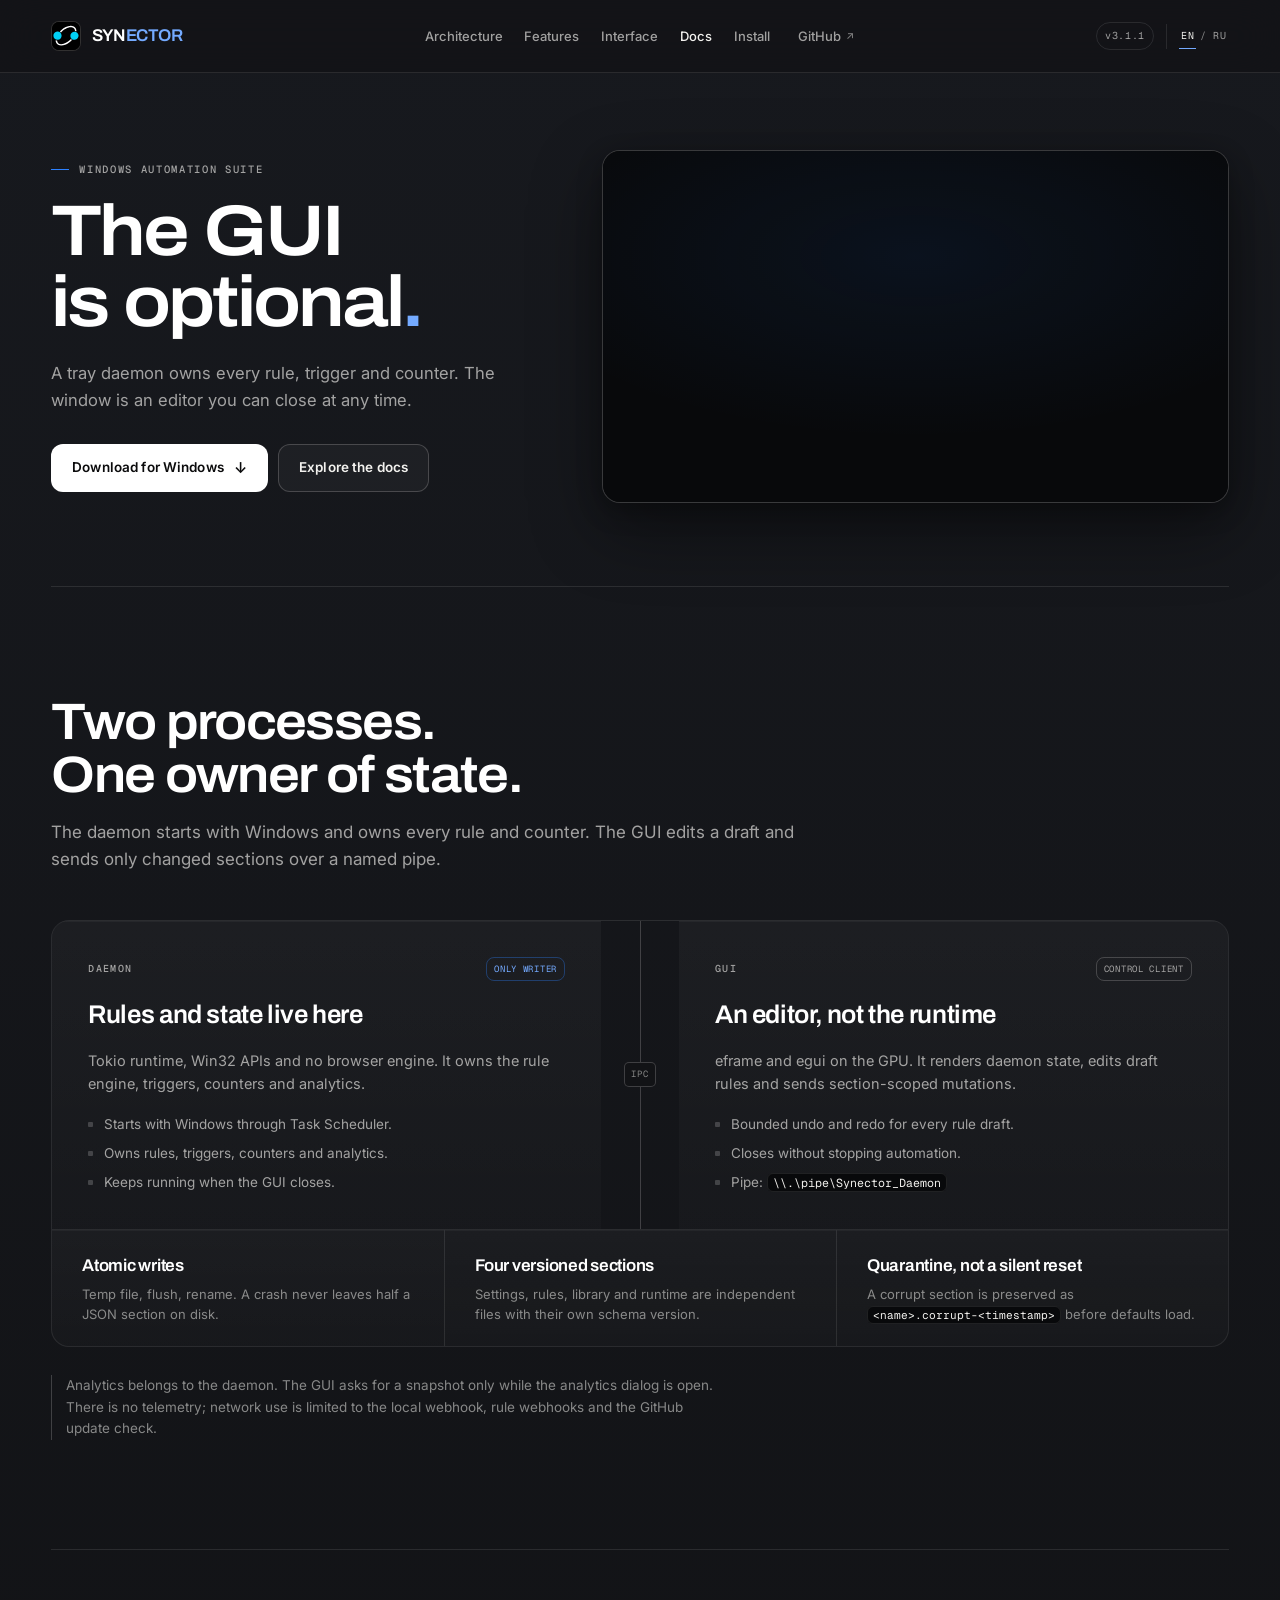
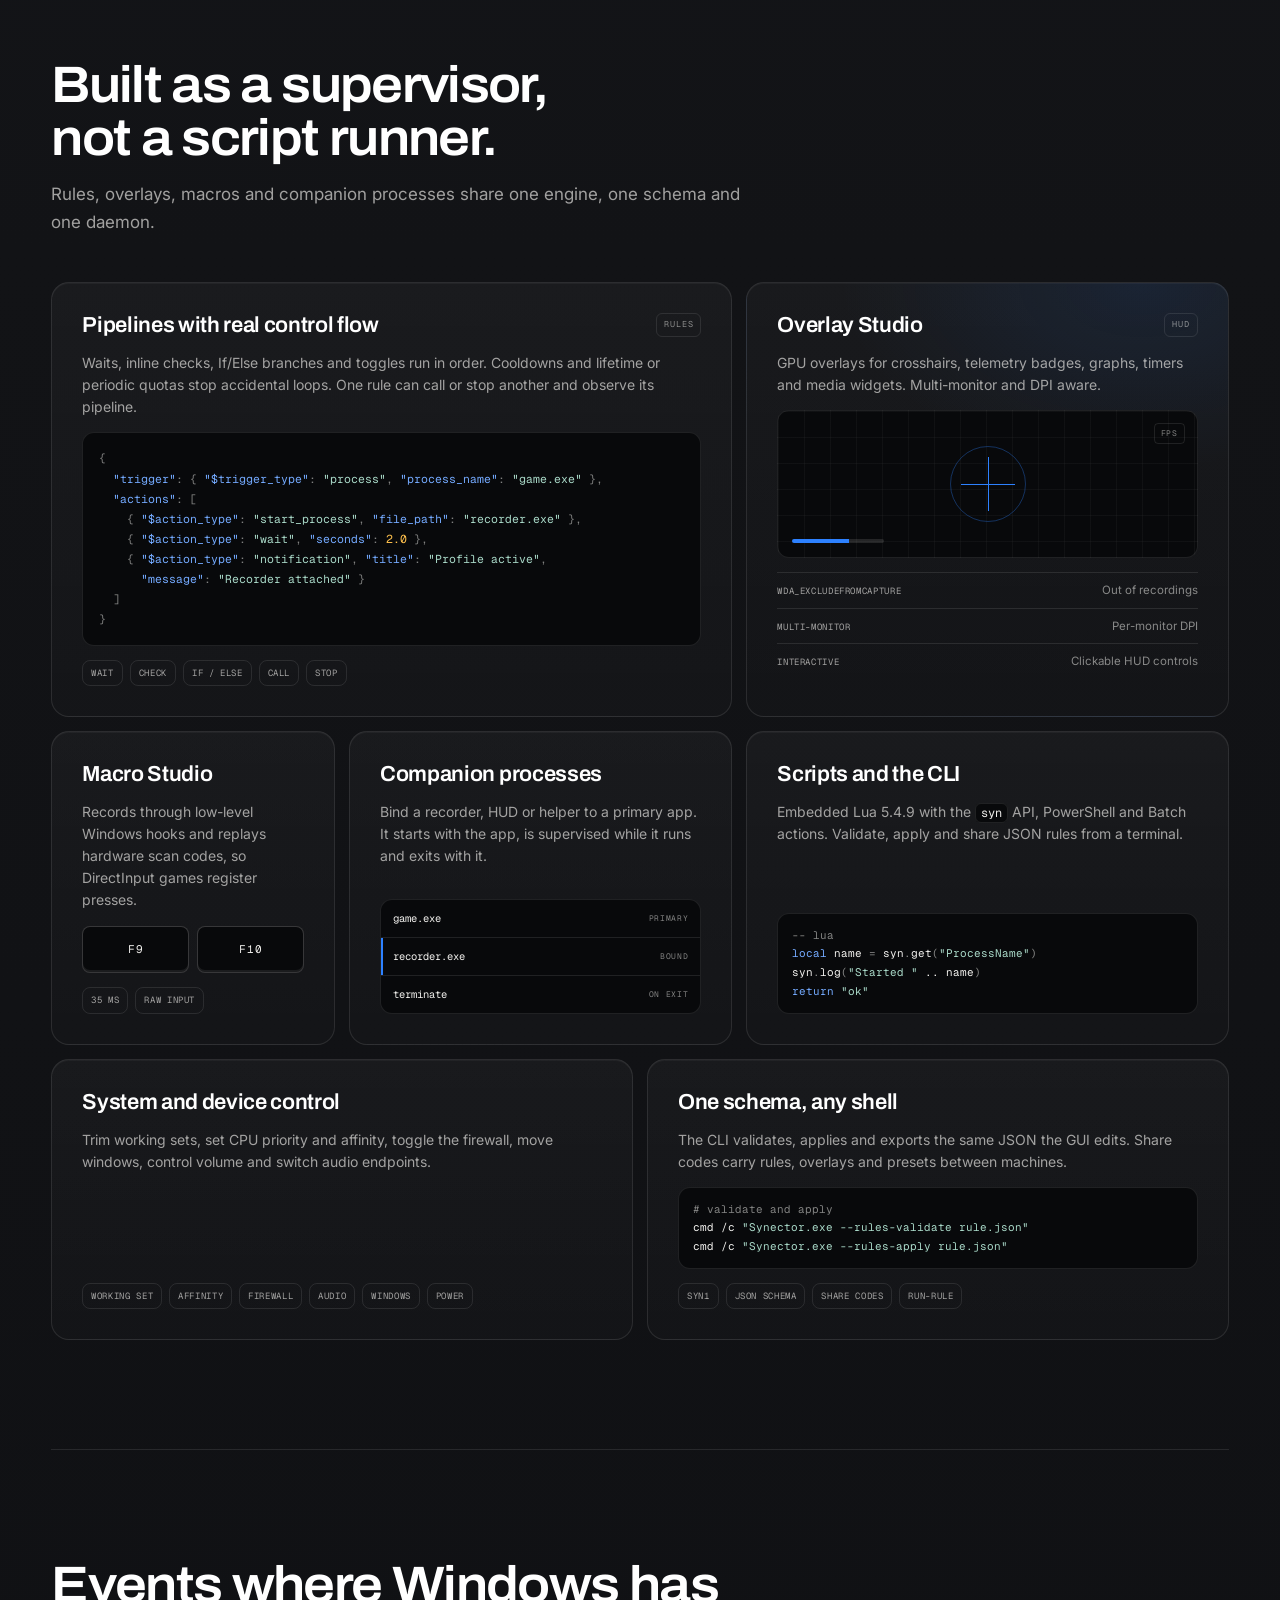
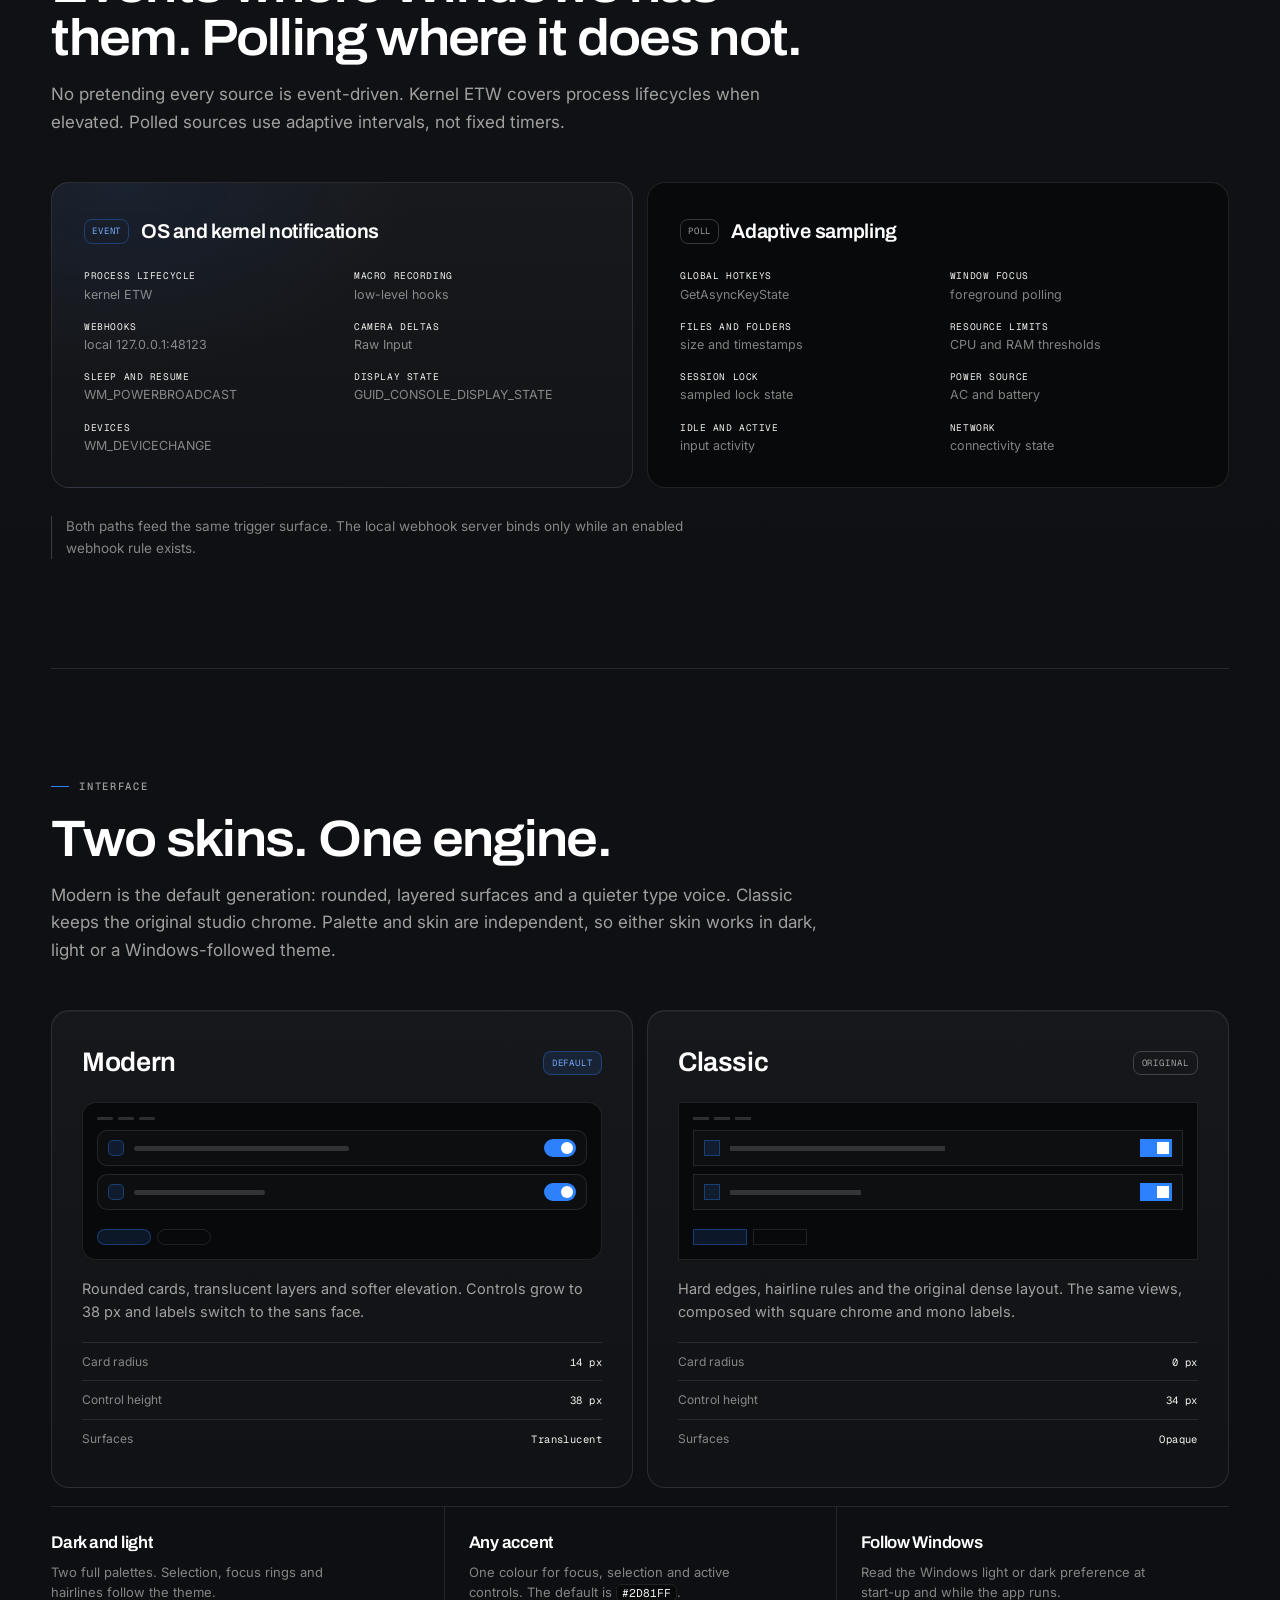
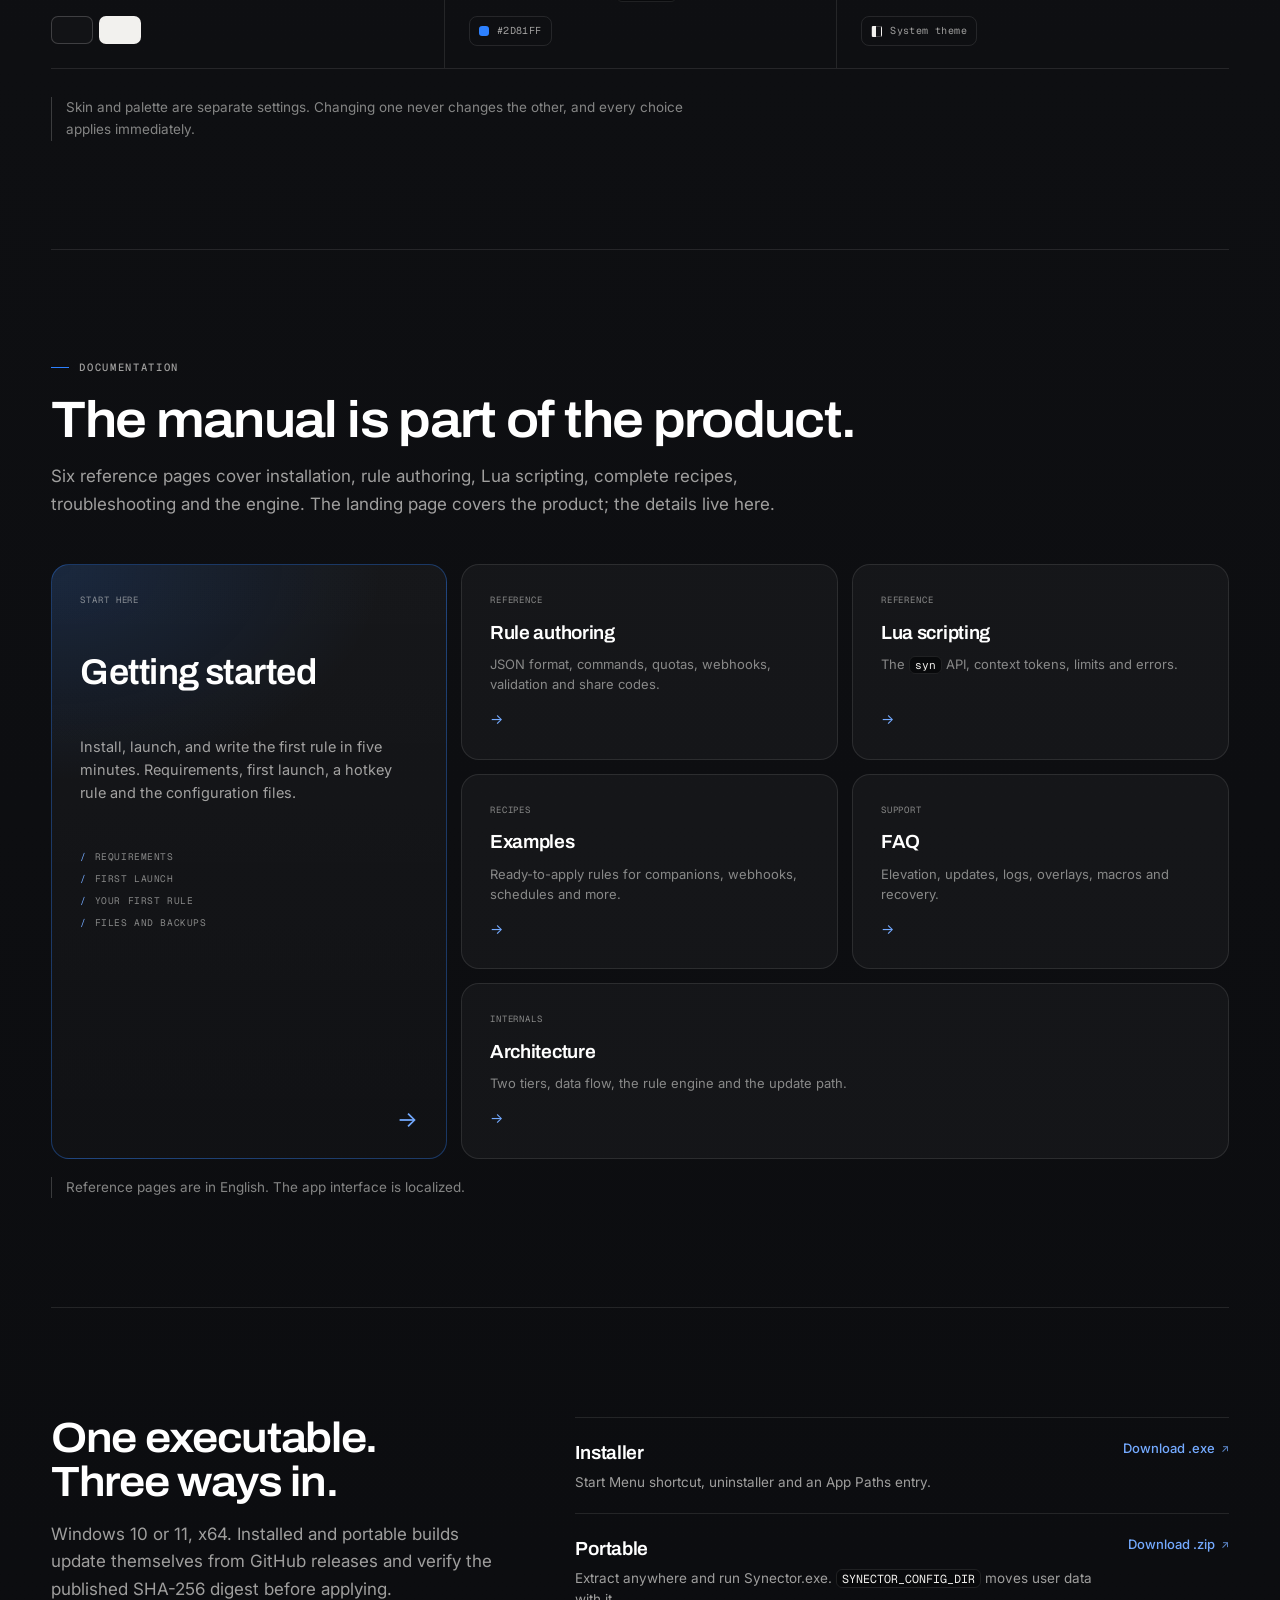
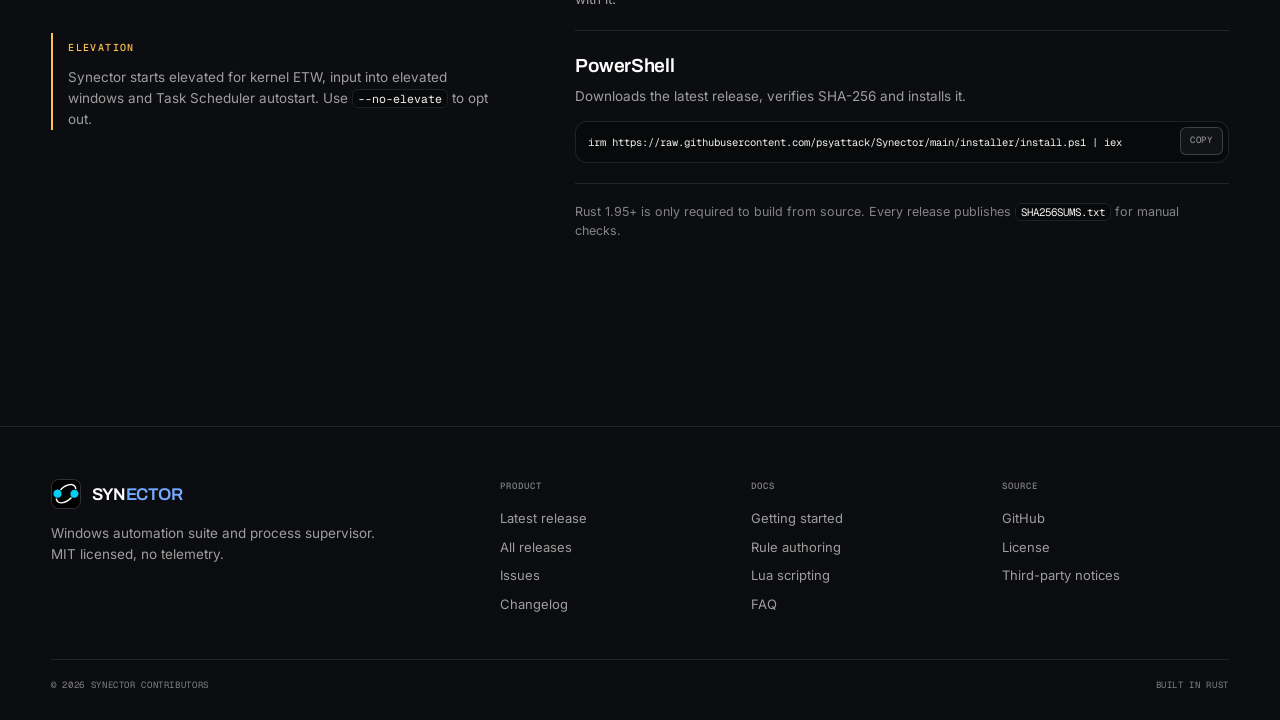
==== commit cebf9967: "feat(pages): sync trigger docs and show the latest release version Mirror the unified process trigge" ====
--- a/index.html
+++ b/index.html
@@ -71,7 +71,7 @@
       </nav>
 
       <div class="header-end">
-        <a class="version-pill" href="https://github.com/psyattack/Synector/releases/latest" aria-label="Synector 3.1.0 release">v3.1.0</a>
+        <a class="version-pill" data-version-pill href="https://github.com/psyattack/Synector/releases/latest" aria-label="Synector v3.1.1 latest release">v3.1.1</a>
         <div class="lang" role="group" aria-label="Language">
           <button type="button" data-set-lang="en" aria-label="English" aria-pressed="true">EN</button>
           <span aria-hidden="true">/</span>
